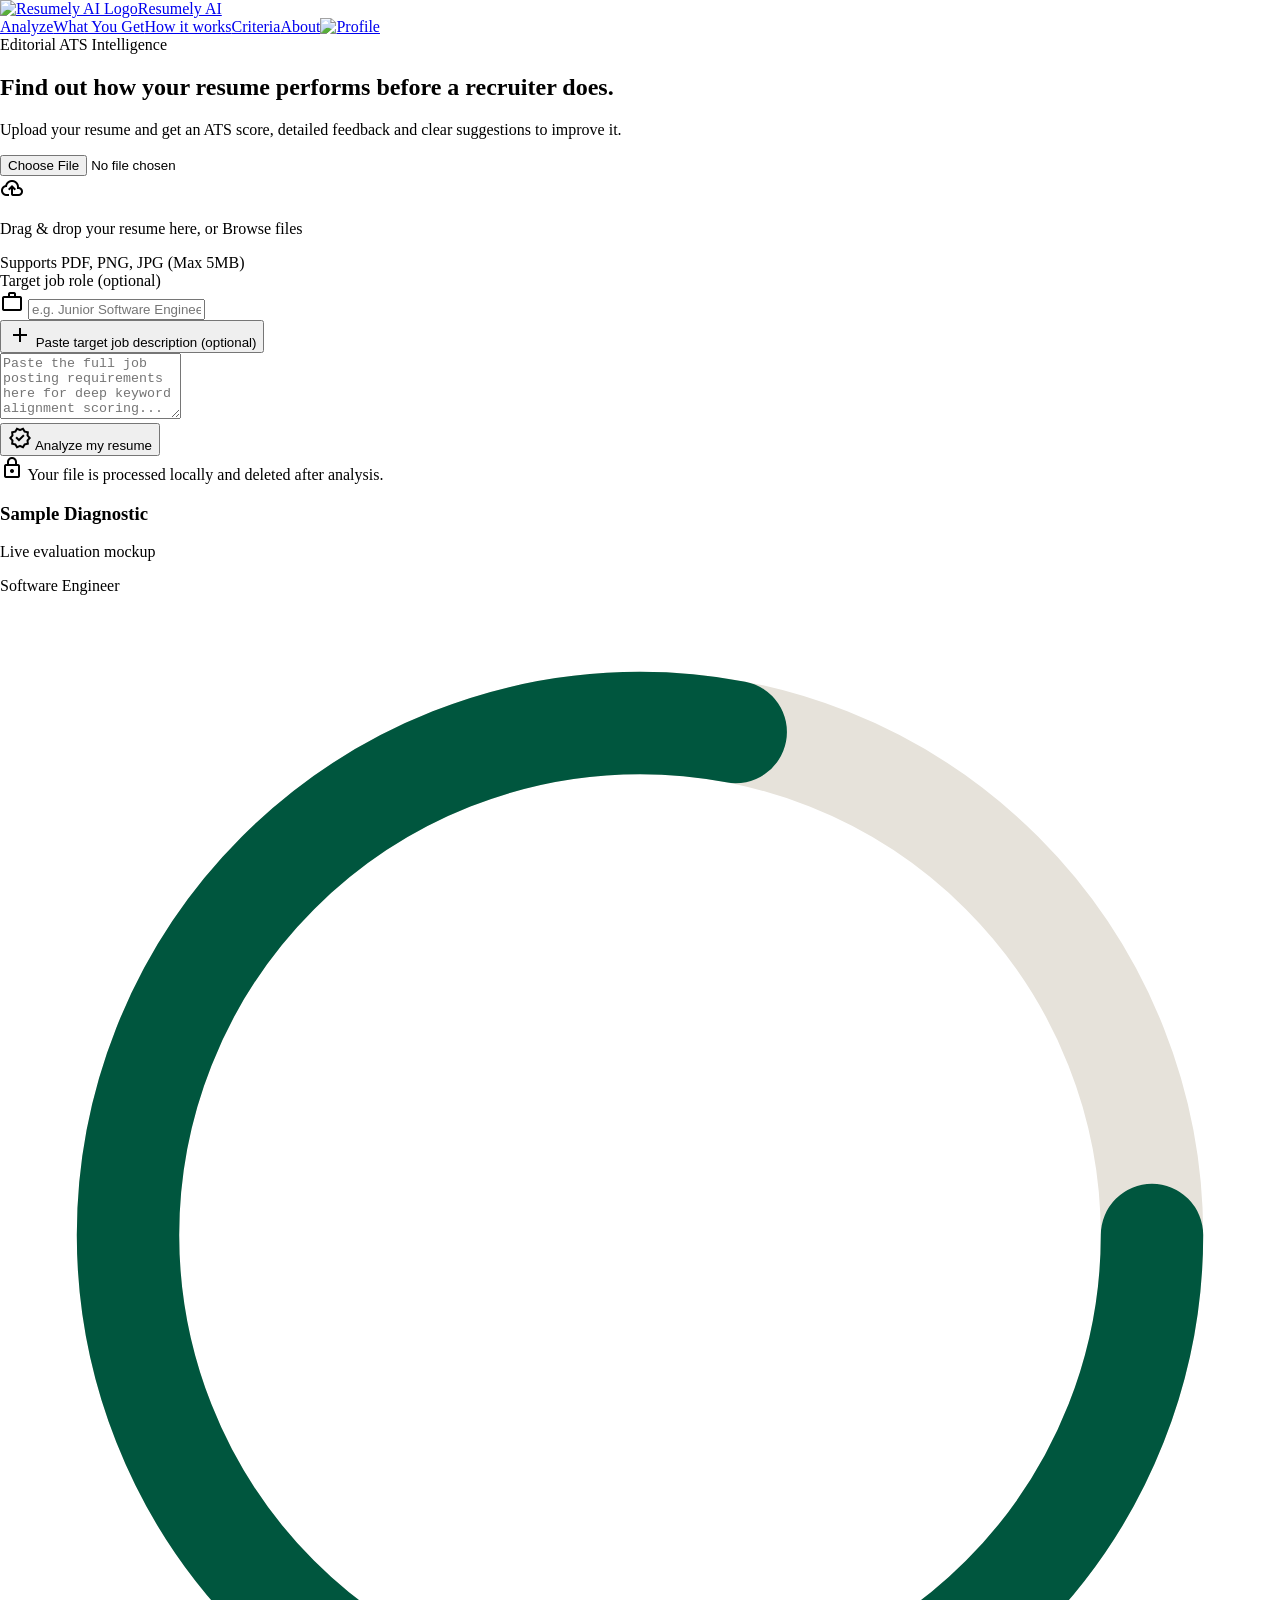
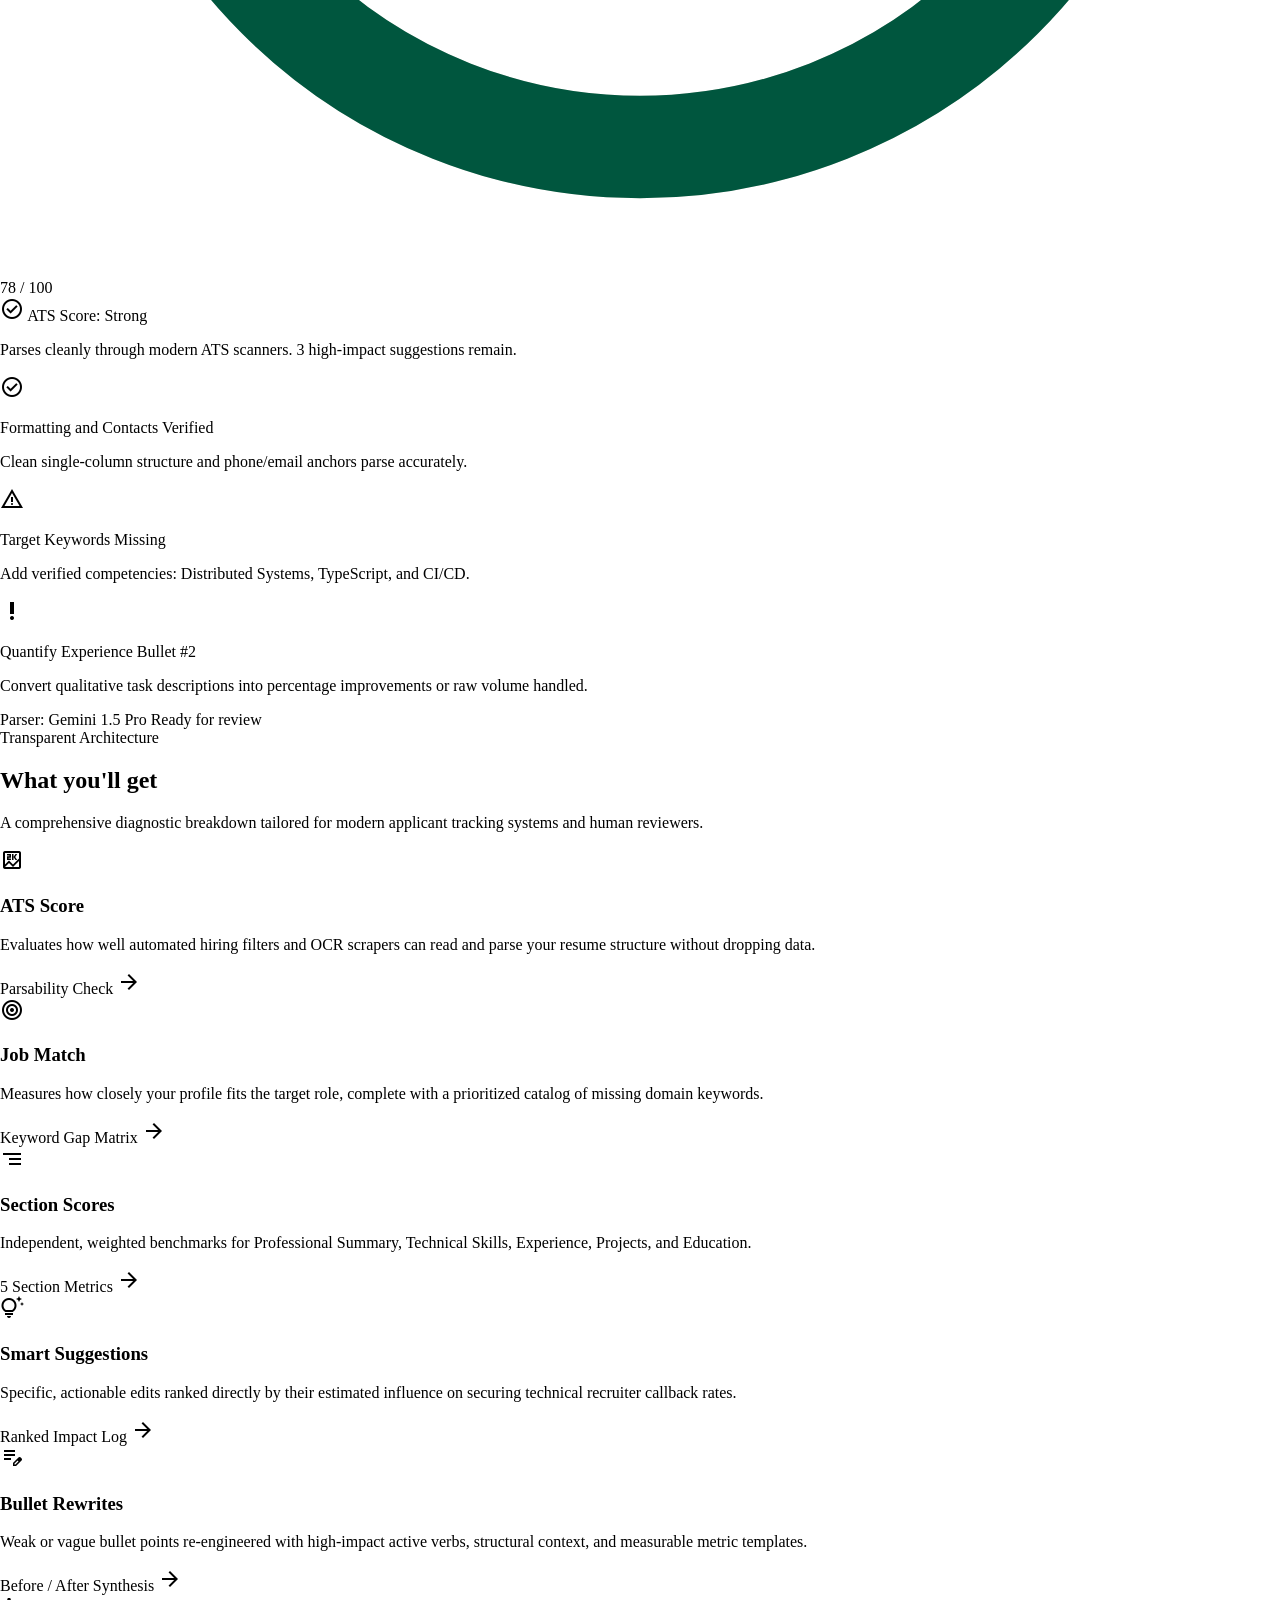
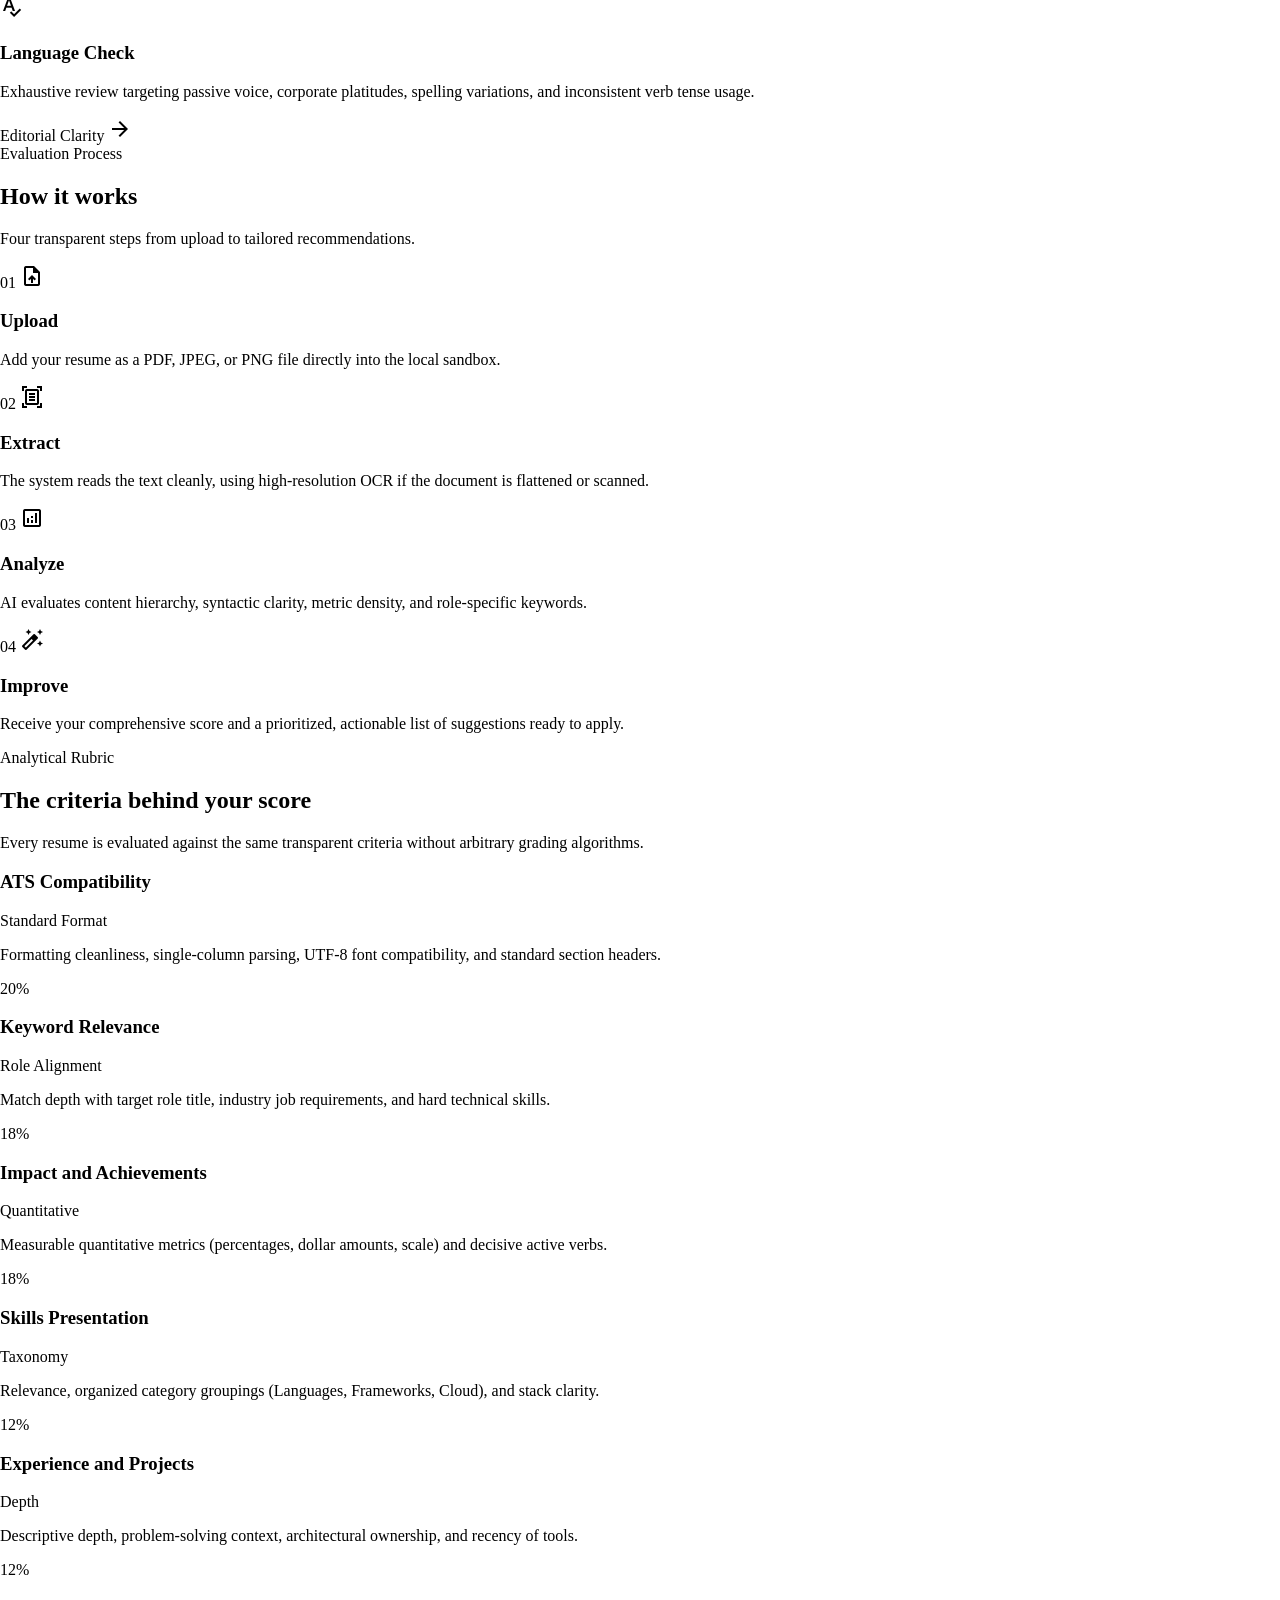
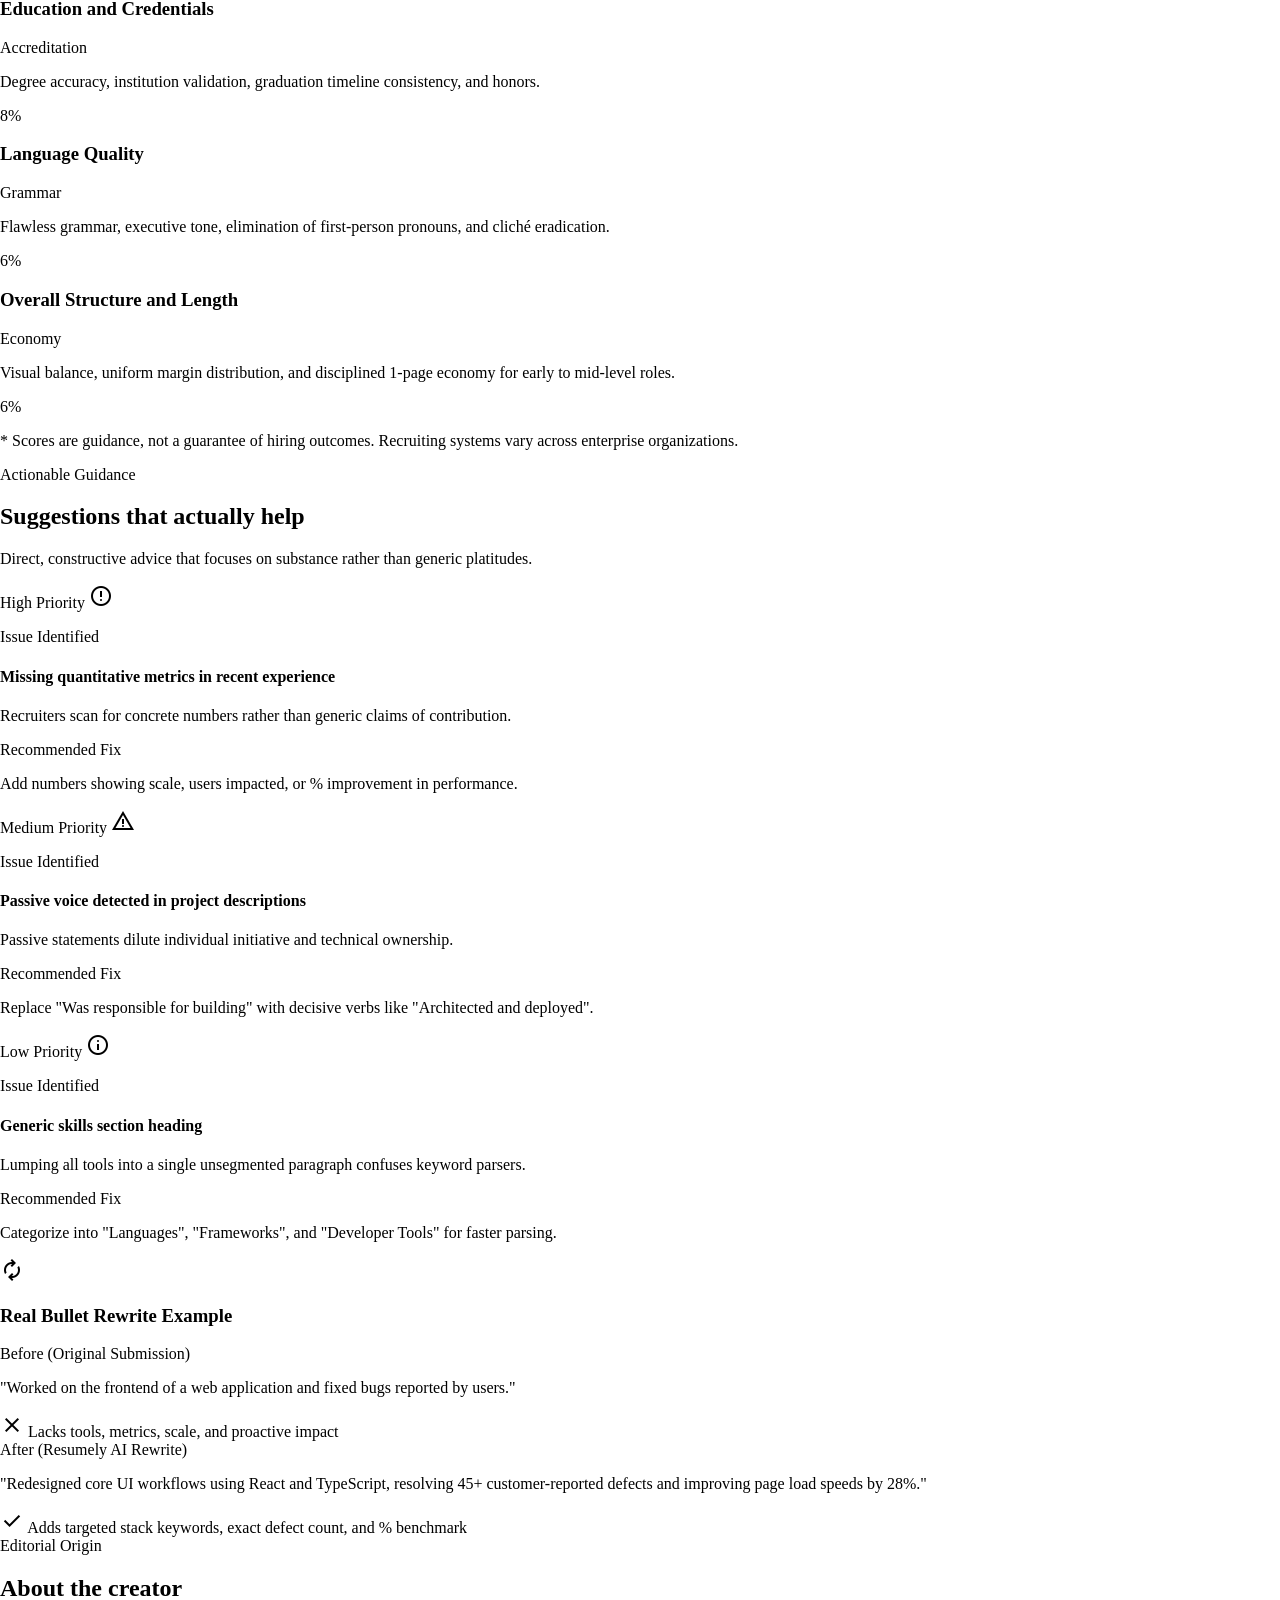
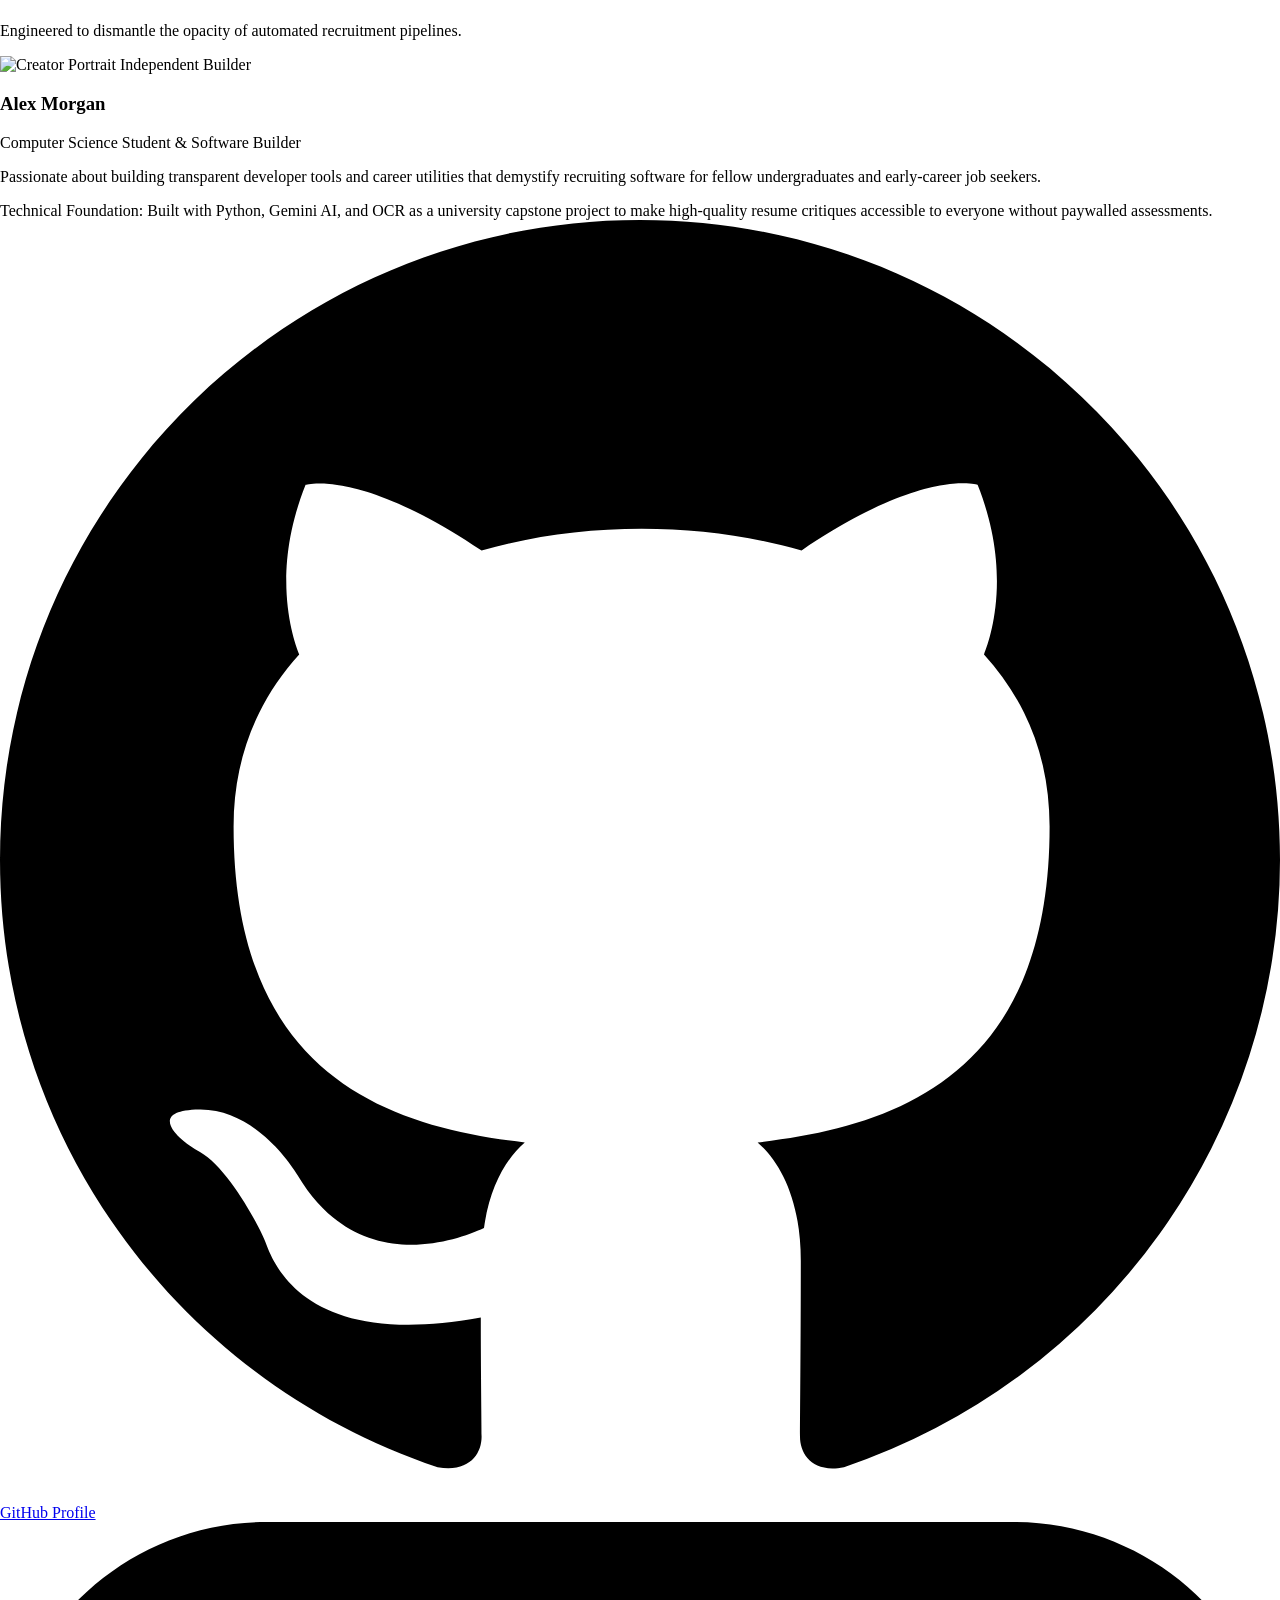
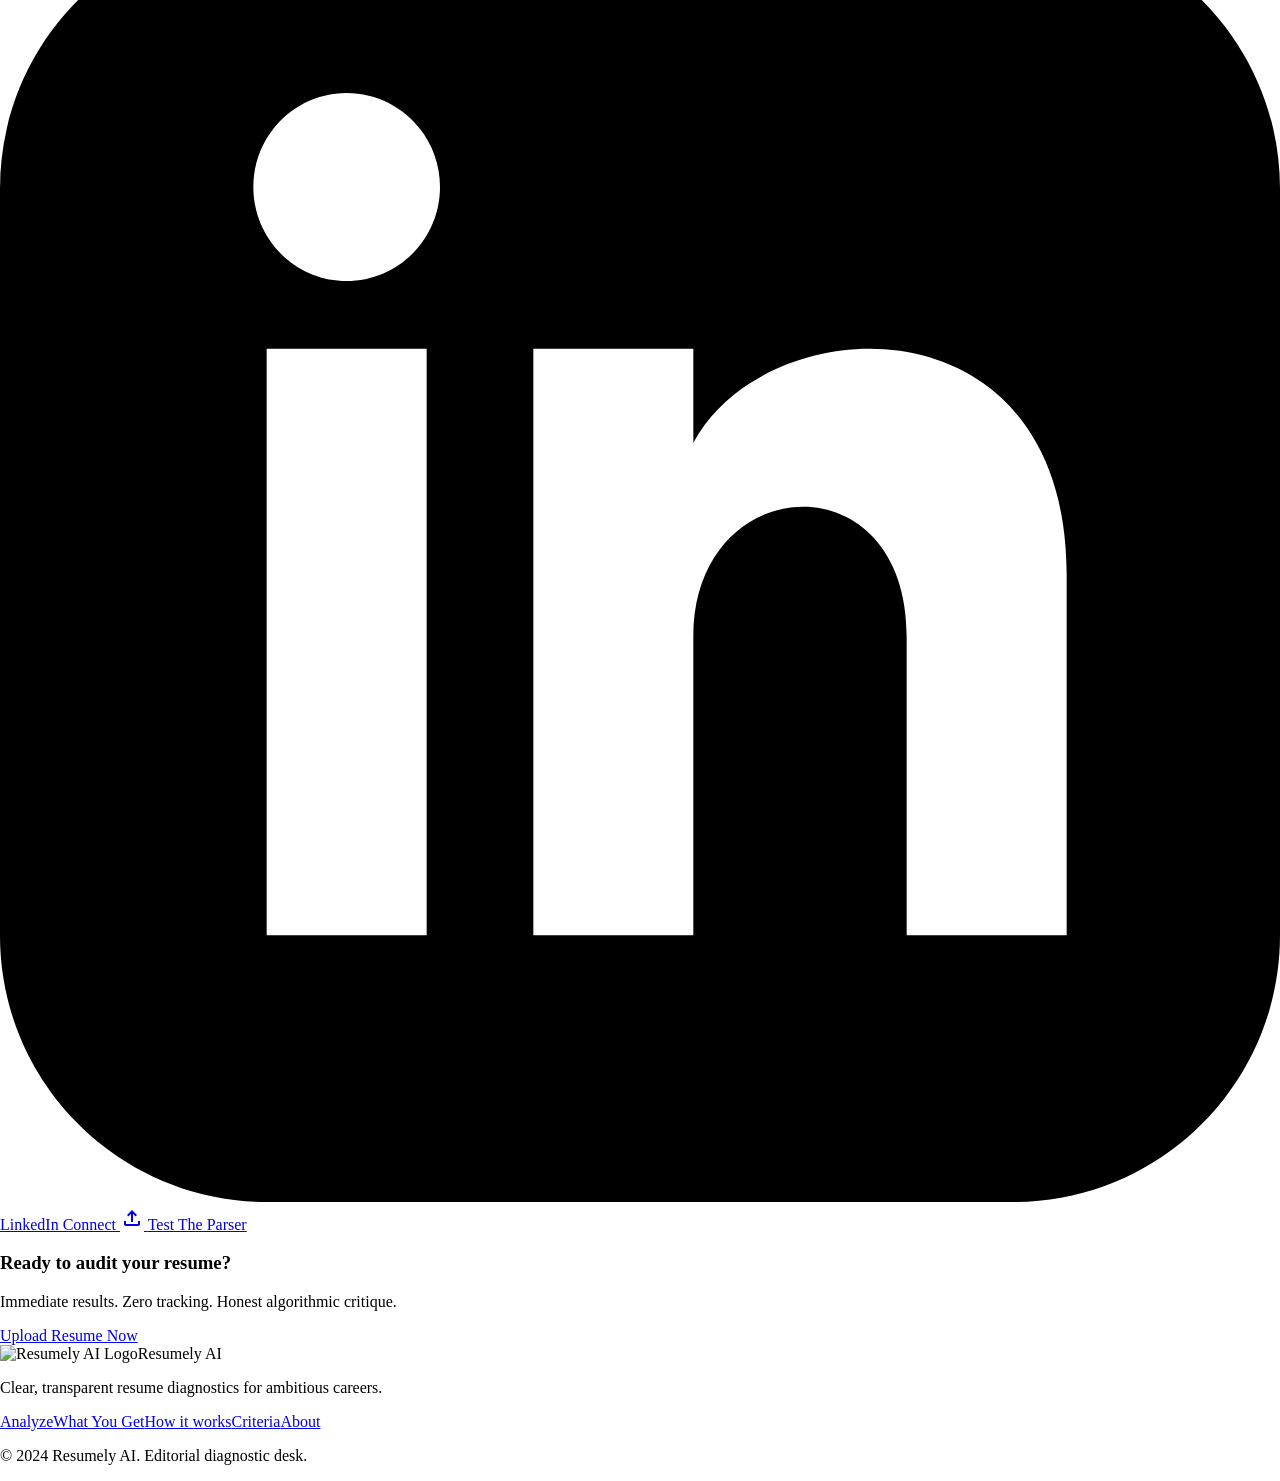
==== design/code.html @ 2590db89 "Initial commit: Resumely AI resume analyzer" ====
<!DOCTYPE html>

<html lang="en"><head><meta charset="utf-8"/><meta content="width=device-width, initial-scale=1.0" name="viewport"/><meta content="web_standard" name="shell-type"/><link href="https://fonts.googleapis.com/css2?family=Material+Symbols+Outlined:opsz,wght,FILL,GRAD@20..48,100..700,0..1,-50..200" rel="stylesheet"/><link href="https://fonts.googleapis.com" rel="preconnect"/><link crossorigin="" href="https://fonts.gstatic.com" rel="preconnect"/><link href="https://fonts.googleapis.com/css2?family=Inter:wght@400;500;600&amp;family=Newsreader:ital,opsz,wght@0,6..72,400;0,6..72,500;1,6..72,400&amp;display=swap" rel="stylesheet"/>
<link href="https://fonts.googleapis.com/css2?family=Material+Symbols+Outlined:wght,FILL@100..700,0..1&amp;display=swap" rel="stylesheet"/><style>@layer base{html,body{margin:0;padding:0;}body{overscroll-behavior:none;}main>:first-child{margin-top:0!important;}main>:last-child{margin-bottom:0!important;}}::-webkit-scrollbar{display:none;}</style><script src="https://cdn.tailwindcss.com"></script><script id="tailwind-config">tailwind.config={darkMode:"class",theme:{extend:{colors:{"on-error":"#ffffff","tertiary":"#723d00","on-tertiary-fixed-variant":"#6d3a00","on-background":"#1c1b1b","surface-container-lowest":"#ffffff","on-tertiary":"#ffffff","tertiary-container":"#955100","surface-bright":"#fcf9f8","error-container":"#ffdad6","surface-variant":"#e5e2e1","on-surface-variant":"#3f4944","outline":"#6f7973","on-secondary-fixed-variant":"#005138","secondary":"#006c4b","inverse-primary":"#8ad6b5","secondary-container":"#9af5ca","primary":"#00563e","on-primary":"#ffffff","on-error-container":"#93000a","on-primary-fixed":"#002116","on-secondary":"#ffffff","surface":"#fcf9f8","secondary-fixed":"#9af5ca","surface-container-high":"#eae7e7","outline-variant":"#bec9c2","on-secondary-fixed":"#002114","tertiary-fixed-dim":"#ffb77a","primary-fixed":"#a5f2d0","surface-container":"#f0eded","inverse-surface":"#313030","surface-container-highest":"#e5e2e1","on-primary-fixed-variant":"#00513b","surface-tint":"#196b50","tertiary-fixed":"#ffdcc2","secondary-fixed-dim":"#7fd8af","primary-container":"#1f6f54","on-tertiary-container":"#ffd7b9","primary-fixed-dim":"#8ad6b5","error":"#ba1a1a","surface-container-low":"#f6f3f2","on-primary-container":"#a2efcd","on-surface":"#1c1b1b","on-tertiary-fixed":"#2e1500","on-secondary-container":"#057351","background":"#fcf9f8","inverse-on-surface":"#f3f0ef","surface-dim":"#dcd9d9"},borderRadius:{DEFAULT:"0.25rem",lg:"0.5rem",xl:"0.75rem",full:"9999px"},spacing:{"space-md":"1rem","gutter-mobile":"1rem",gutter:"1.5rem","space-xs":"0.25rem","space-lg":"1.5rem","space-xl":"2.5rem","space-sm":"0.5rem",margin:"2rem","margin-mobile":"1rem"},fontFamily:{"headline-sm":["Newsreader"],"label-lg":["Inter"],"body-xl":["Inter"],"body-lg":["Inter"],"headline-xl":["Newsreader"],"body-sm":["Inter"],"display-lg":["Newsreader"],"headline-lg":["Newsreader"],"headline-xl-mobile":["Newsreader"],"body-md":["Inter"],"headline-md":["Newsreader"],"display-lg-mobile":["Newsreader"],"label-md":["Inter"],"label-sm":["Inter"]},fontSize:{"headline-sm":["20px",{lineHeight:"28px",fontWeight:"500"}],"label-lg":["14px",{lineHeight:"20px",letterSpacing:"0.01em",fontWeight:"600"}],"body-xl":["18px",{lineHeight:"28px",fontWeight:"400"}],"body-lg":["16px",{lineHeight:"24px",fontWeight:"400"}],"headline-xl":["40px",{lineHeight:"48px",letterSpacing:"-0.015em",fontWeight:"400"}],"body-sm":["13px",{lineHeight:"18px",fontWeight:"400"}],"display-lg":["56px",{lineHeight:"64px",letterSpacing:"-0.02em",fontWeight:"400"}],"headline-lg":["32px",{lineHeight:"40px",letterSpacing:"-0.01em",fontWeight:"500"}],"headline-xl-mobile":["30px",{lineHeight:"36px",letterSpacing:"-0.01em",fontWeight:"400"}],"body-md":["14px",{lineHeight:"20px",fontWeight:"400"}],"headline-md":["24px",{lineHeight:"32px",fontWeight:"500"}],"display-lg-mobile":["38px",{lineHeight:"44px",letterSpacing:"-0.01em",fontWeight:"400"}],"label-md":["12px",{lineHeight:"16px",letterSpacing:"0.02em",fontWeight:"500"}],"label-sm":["11px",{lineHeight:"14px",letterSpacing:"0.04em",fontWeight:"600"}]}}}};</script></head><body class="bg-surface font-body-md text-on-surface antialiased selection:bg-primary-fixed selection:text-on-primary-fixed"><header class="fixed top-0 left-0 right-0 z-50 bg-[#FAF8F4] border-b border-[#E6E2DA]"><div class="h-16 max-w-[1100px] mx-auto px-gutter-mobile md:px-gutter flex items-center justify-between"><a class="flex items-center gap-space-sm" data-path="resumely-review" href="#"><img alt="Resumely AI Logo" class="h-8 w-auto object-contain" src="https://lh3.googleusercontent.com/aida/[base64]"/><span class="font-headline-sm text-headline-sm text-on-surface tracking-tight hidden sm:inline">Resumely AI</span></a><nav class="flex items-center gap-space-md md:gap-space-lg" data-active-classes="text-primary font-label-lg text-label-lg underline underline-offset-8 decoration-primary"><a class="font-label-lg text-label-lg text-on-surface-variant hover:text-on-surface transition-colors" data-path="analyze" href="#analyze">Analyze</a><a class="font-label-lg text-label-lg text-on-surface-variant hover:text-on-surface transition-colors hidden sm:inline" data-path="what-you-get" href="#what-you-get">What You Get</a><a class="font-label-lg text-label-lg text-on-surface-variant hover:text-on-surface transition-colors hidden md:inline" data-path="how-it-works" href="#how-it-works">How it works</a><a class="font-label-lg text-label-lg text-on-surface-variant hover:text-on-surface transition-colors hidden md:inline" data-path="criteria" href="#criteria">Criteria</a><a class="font-label-lg text-label-lg text-on-surface-variant hover:text-on-surface transition-colors" data-path="about" href="#about">About</a><a class="ml-space-xs flex items-center" data-path="account" href="#account"><img alt="Profile" class="w-8 h-8 rounded-full object-cover border border-[#E6E2DA]" src="https://lh3.googleusercontent.com/aida-public/[base64]"/></a></nav></div></header><main class="w-full pt-16 bg-[#FAF8F4]"><div class="flex flex-col w-full">
<div class="w-full max-w-[1100px] mx-auto px-gutter-mobile md:px-gutter">
<!-- SECTION 1: HERO WITH UPLOAD -->
<section class="pt-8 pb-16 md:py-16" id="analyze">
<div class="grid grid-cols-1 lg:grid-cols-12 gap-8 lg:gap-12 items-start">
<!-- Left Column: Upload Workspace -->
<div class="lg:col-span-7 flex flex-col gap-6">
<div class="space-y-3">
<div class="inline-flex items-center gap-2 px-3 py-1 rounded-full bg-surface-container-high border border-[#E6E2DA] w-fit">
<span class="w-2 h-2 rounded-full bg-primary animate-pulse"></span>
<span class="font-label-sm text-label-sm text-on-surface-variant uppercase tracking-wider">Editorial ATS Intelligence</span>
</div>
<h1 class="font-headline-xl text-headline-xl text-on-surface leading-tight text-balance">
              Find out how your resume performs before a recruiter does.
            </h1>
<p class="font-body-lg text-body-lg text-on-surface-variant max-w-xl">
              Upload your resume and get an ATS score, detailed feedback and clear suggestions to improve it.
            </p>
</div>
<!-- Document Upload Dropzone -->
<div class="bg-surface-container-lowest border border-[#E6E2DA] rounded-xl p-6 sm:p-8 shadow-sm space-y-6">
<div class="relative border-2 border-dashed border-[#D2CCC2] hover:border-primary bg-surface transition-all duration-200 rounded-xl p-8 sm:p-10 flex flex-col items-center justify-center text-center cursor-pointer group" id="drop-zone" onclick="document.getElementById('file-upload-input').click()">
<input accept=".pdf,.png,.jpg,.jpeg" class="sr-only" id="file-upload-input" onchange="handleFileSelect(this)" type="file"/>
<div class="w-12 h-12 rounded-full bg-surface-container flex items-center justify-center text-primary group-hover:bg-primary-container group-hover:text-on-primary-container transition-colors duration-200 mb-3">
<span class="material-symbols-outlined text-[24px]">cloud_upload</span>
</div>
<p class="font-body-md text-body-md text-on-surface" id="file-upload-label">
                Drag &amp; drop your resume here, or <span class="text-primary font-semibold underline decoration-1 underline-offset-4 cursor-pointer hover:text-primary-container">Browse files</span>
</p>
<span class="font-body-sm text-body-sm text-outline mt-1.5">
                Supports PDF, PNG, JPG (Max 5MB)
              </span>
</div>
<!-- Optional Fields -->
<div class="space-y-4 pt-1">
<div>
<label class="block font-label-lg text-label-lg text-on-surface mb-1.5" for="target-role">
                  Target job role <span class="font-body-sm text-outline font-normal">(optional)</span>
</label>
<div class="relative">
<span class="material-symbols-outlined absolute left-3.5 top-1/2 -translate-y-1/2 text-outline text-[18px]">work_outline</span>
<input class="w-full pl-10 pr-4 py-2.5 bg-surface border border-[#E6E2DA] rounded-lg font-body-md text-body-md text-on-surface placeholder:text-outline focus:outline-none focus:border-primary transition-colors" id="target-role" placeholder="e.g. Junior Software Engineer, Product Analyst" type="text"/>
</div>
</div>
<!-- Collapsible JD Input -->
<div>
<button class="flex items-center gap-1.5 font-label-md text-label-md text-primary hover:text-primary-container transition-colors group cursor-pointer" id="jd-toggle-btn" onclick="toggleJdSection()" type="button">
<span class="material-symbols-outlined text-[16px] transition-transform duration-200" id="jd-toggle-icon">add</span>
<span>Paste target job description (optional)</span>
</button>
<div class="hidden mt-3" id="jd-input-container">
<textarea class="w-full p-3 bg-surface border border-[#E6E2DA] rounded-lg font-body-sm text-body-sm text-on-surface placeholder:text-outline focus:outline-none focus:border-primary transition-colors resize-y" placeholder="Paste the full job posting requirements here for deep keyword alignment scoring..." rows="4"></textarea>
</div>
</div>
</div>
<!-- Action Block -->
<div class="pt-2 space-y-3">
<button class="w-full py-3.5 px-6 rounded-lg bg-primary hover:bg-[#185943] active:bg-[#144736] text-on-primary font-label-lg text-label-lg transition-colors shadow-sm flex items-center justify-center gap-2 cursor-pointer" onclick="simulateAnalysis()" type="button">
<span class="material-symbols-outlined text-[18px]">verified</span>
<span>Analyze my resume</span>
</button>
<div class="flex items-center justify-center gap-1.5 font-body-sm text-body-sm text-outline">
<span class="material-symbols-outlined text-[14px]">lock</span>
<span>Your file is processed locally and deleted after analysis.</span>
</div>
</div>
</div>
</div>
<!-- Right Column: Live Sample Diagnostic Card -->
<div class="lg:col-span-5 sticky top-24">
<div class="bg-surface-container-lowest border border-[#E6E2DA] rounded-xl p-6 sm:p-7 shadow-sm space-y-6">
<div class="flex items-center justify-between border-b border-[#E6E2DA] pb-4">
<div>
<h3 class="font-headline-sm text-headline-sm text-on-surface">Sample Diagnostic</h3>
<p class="font-body-sm text-body-sm text-on-surface-variant">Live evaluation mockup</p>
</div>
<span class="px-2.5 py-1 rounded-full bg-surface-container text-on-surface font-label-sm text-label-sm border border-[#E6E2DA]">
                Software Engineer
              </span>
</div>
<!-- Circular Gauge -->
<div class="flex items-center gap-6 py-2 bg-surface-container-low rounded-xl p-4 border border-[#E6E2DA]">
<div class="relative w-24 h-24 shrink-0 flex items-center justify-center">
<svg class="w-full h-full -rotate-90 transform" viewbox="0 0 100 100">
<circle cx="50" cy="50" fill="none" r="40" stroke="#E6E2DA" stroke-width="8"></circle>
<circle cx="50" cy="50" fill="none" r="40" stroke="#00563e" stroke-dasharray="251.2" stroke-dashoffset="55.2" stroke-linecap="round" stroke-width="8"></circle>
</svg>
<div class="absolute inset-0 flex flex-col items-center justify-center text-center">
<span class="font-headline-md text-headline-md text-on-surface leading-none">78</span>
<span class="font-label-sm text-label-sm text-outline">/ 100</span>
</div>
</div>
<div class="space-y-1">
<div class="inline-flex items-center gap-1.5 text-secondary font-label-md text-label-md">
<span class="material-symbols-outlined text-[16px]">check_circle</span>
<span>ATS Score: Strong</span>
</div>
<p class="font-body-sm text-body-sm text-on-surface-variant">
                  Parses cleanly through modern ATS scanners. 3 high-impact suggestions remain.
                </p>
</div>
</div>
<!-- Suggestion Rows -->
<div class="space-y-3 text-left">
<div class="p-3.5 rounded-lg border border-[#C4E2D5] bg-[#EBF5F0] flex items-start gap-3">
<span class="material-symbols-outlined text-primary text-[18px] mt-0.5 shrink-0">check_circle</span>
<div class="space-y-0.5">
<p class="font-label-md text-label-md text-on-surface">Formatting and Contacts Verified</p>
<p class="font-body-sm text-body-sm text-on-surface-variant">Clean single-column structure and phone/email anchors parse accurately.</p>
</div>
</div>
<div class="p-3.5 rounded-lg border border-[#F5DCBF] bg-[#FDF6EE] flex items-start gap-3">
<span class="material-symbols-outlined text-tertiary text-[18px] mt-0.5 shrink-0">warning</span>
<div class="space-y-0.5">
<p class="font-label-md text-label-md text-on-surface">Target Keywords Missing</p>
<p class="font-body-sm text-body-sm text-on-surface-variant">Add verified competencies: <span class="font-medium text-on-surface">Distributed Systems</span>, <span class="font-medium text-on-surface">TypeScript</span>, and <span class="font-medium text-on-surface">CI/CD</span>.</p>
</div>
</div>
<div class="p-3.5 rounded-lg border border-[#F2CBC4] bg-[#FAF0EE] flex items-start gap-3">
<span class="material-symbols-outlined text-error text-[18px] mt-0.5 shrink-0">priority_high</span>
<div class="space-y-0.5">
<p class="font-label-md text-label-md text-on-surface">Quantify Experience Bullet #2</p>
<p class="font-body-sm text-body-sm text-on-surface-variant">Convert qualitative task descriptions into percentage improvements or raw volume handled.</p>
</div>
</div>
</div>
<div class="border-t border-[#E6E2DA] pt-4 flex items-center justify-between text-outline font-label-sm text-label-sm">
<span>Parser: Gemini 1.5 Pro</span>
<span class="flex items-center gap-1"><span class="w-1.5 h-1.5 rounded-full bg-secondary"></span> Ready for review</span>
</div>
</div>
</div>
</div>
</section>
<!-- SECTION 2: WHAT YOU GET AFTER ANALYSIS -->
<section class="py-16 md:py-20 border-t border-[#E6E2DA]" id="what-you-get">
<div class="max-w-2xl mb-12">
<span class="font-label-sm text-label-sm uppercase tracking-wider text-outline">Transparent Architecture</span>
<h2 class="font-headline-lg text-headline-lg text-on-surface mt-1.5">What you'll get</h2>
<p class="font-body-lg text-body-lg text-on-surface-variant mt-2">
          A comprehensive diagnostic breakdown tailored for modern applicant tracking systems and human reviewers.
        </p>
</div>
<div class="grid grid-cols-1 md:grid-cols-2 lg:grid-cols-3 gap-6">
<!-- Feature 1 -->
<div class="bg-surface-container-lowest border border-[#E6E2DA] rounded-xl p-6 shadow-sm hover:border-primary transition-colors flex flex-col justify-between">
<div class="space-y-4">
<div class="w-10 h-10 rounded-lg bg-surface-container flex items-center justify-center text-primary">
<span class="material-symbols-outlined text-[22px]">score</span>
</div>
<div>
<h3 class="font-headline-sm text-headline-sm text-on-surface mb-2">ATS Score</h3>
<p class="font-body-md text-body-md text-on-surface-variant">
                Evaluates how well automated hiring filters and OCR scrapers can read and parse your resume structure without dropping data.
              </p>
</div>
</div>
<div class="mt-6 pt-4 border-t border-[#E6E2DA] flex items-center justify-between text-outline font-label-sm text-label-sm">
<span>Parsability Check</span>
<span class="material-symbols-outlined text-[16px]">arrow_forward</span>
</div>
</div>
<!-- Feature 2 -->
<div class="bg-surface-container-lowest border border-[#E6E2DA] rounded-xl p-6 shadow-sm hover:border-primary transition-colors flex flex-col justify-between">
<div class="space-y-4">
<div class="w-10 h-10 rounded-lg bg-surface-container flex items-center justify-center text-primary">
<span class="material-symbols-outlined text-[22px]">target</span>
</div>
<div>
<h3 class="font-headline-sm text-headline-sm text-on-surface mb-2">Job Match</h3>
<p class="font-body-md text-body-md text-on-surface-variant">
                Measures how closely your profile fits the target role, complete with a prioritized catalog of missing domain keywords.
              </p>
</div>
</div>
<div class="mt-6 pt-4 border-t border-[#E6E2DA] flex items-center justify-between text-outline font-label-sm text-label-sm">
<span>Keyword Gap Matrix</span>
<span class="material-symbols-outlined text-[16px]">arrow_forward</span>
</div>
</div>
<!-- Feature 3 -->
<div class="bg-surface-container-lowest border border-[#E6E2DA] rounded-xl p-6 shadow-sm hover:border-primary transition-colors flex flex-col justify-between">
<div class="space-y-4">
<div class="w-10 h-10 rounded-lg bg-surface-container flex items-center justify-center text-primary">
<span class="material-symbols-outlined text-[22px]">segment</span>
</div>
<div>
<h3 class="font-headline-sm text-headline-sm text-on-surface mb-2">Section Scores</h3>
<p class="font-body-md text-body-md text-on-surface-variant">
                Independent, weighted benchmarks for Professional Summary, Technical Skills, Experience, Projects, and Education.
              </p>
</div>
</div>
<div class="mt-6 pt-4 border-t border-[#E6E2DA] flex items-center justify-between text-outline font-label-sm text-label-sm">
<span>5 Section Metrics</span>
<span class="material-symbols-outlined text-[16px]">arrow_forward</span>
</div>
</div>
<!-- Feature 4 -->
<div class="bg-surface-container-lowest border border-[#E6E2DA] rounded-xl p-6 shadow-sm hover:border-primary transition-colors flex flex-col justify-between">
<div class="space-y-4">
<div class="w-10 h-10 rounded-lg bg-surface-container flex items-center justify-center text-primary">
<span class="material-symbols-outlined text-[22px]">tips_and_updates</span>
</div>
<div>
<h3 class="font-headline-sm text-headline-sm text-on-surface mb-2">Smart Suggestions</h3>
<p class="font-body-md text-body-md text-on-surface-variant">
                Specific, actionable edits ranked directly by their estimated influence on securing technical recruiter callback rates.
              </p>
</div>
</div>
<div class="mt-6 pt-4 border-t border-[#E6E2DA] flex items-center justify-between text-outline font-label-sm text-label-sm">
<span>Ranked Impact Log</span>
<span class="material-symbols-outlined text-[16px]">arrow_forward</span>
</div>
</div>
<!-- Feature 5 -->
<div class="bg-surface-container-lowest border border-[#E6E2DA] rounded-xl p-6 shadow-sm hover:border-primary transition-colors flex flex-col justify-between">
<div class="space-y-4">
<div class="w-10 h-10 rounded-lg bg-surface-container flex items-center justify-center text-primary">
<span class="material-symbols-outlined text-[22px]">edit_note</span>
</div>
<div>
<h3 class="font-headline-sm text-headline-sm text-on-surface mb-2">Bullet Rewrites</h3>
<p class="font-body-md text-body-md text-on-surface-variant">
                Weak or vague bullet points re-engineered with high-impact active verbs, structural context, and measurable metric templates.
              </p>
</div>
</div>
<div class="mt-6 pt-4 border-t border-[#E6E2DA] flex items-center justify-between text-outline font-label-sm text-label-sm">
<span>Before / After Synthesis</span>
<span class="material-symbols-outlined text-[16px]">arrow_forward</span>
</div>
</div>
<!-- Feature 6 -->
<div class="bg-surface-container-lowest border border-[#E6E2DA] rounded-xl p-6 shadow-sm hover:border-primary transition-colors flex flex-col justify-between">
<div class="space-y-4">
<div class="w-10 h-10 rounded-lg bg-surface-container flex items-center justify-center text-primary">
<span class="material-symbols-outlined text-[22px]">spellcheck</span>
</div>
<div>
<h3 class="font-headline-sm text-headline-sm text-on-surface mb-2">Language Check</h3>
<p class="font-body-md text-body-md text-on-surface-variant">
                Exhaustive review targeting passive voice, corporate platitudes, spelling variations, and inconsistent verb tense usage.
              </p>
</div>
</div>
<div class="mt-6 pt-4 border-t border-[#E6E2DA] flex items-center justify-between text-outline font-label-sm text-label-sm">
<span>Editorial Clarity</span>
<span class="material-symbols-outlined text-[16px]">arrow_forward</span>
</div>
</div>
</div>
</section>
<!-- SECTION 3: HOW IT WORKS -->
<section class="py-16 md:py-20 border-t border-[#E6E2DA]" id="how-it-works">
<div class="max-w-2xl mb-14">
<span class="font-label-sm text-label-sm uppercase tracking-wider text-outline">Evaluation Process</span>
<h2 class="font-headline-lg text-headline-lg text-on-surface mt-1.5">How it works</h2>
<p class="font-body-lg text-body-lg text-on-surface-variant mt-2">
          Four transparent steps from upload to tailored recommendations.
        </p>
</div>
<div class="relative">
<!-- Connecting Line for Desktop -->
<div class="hidden md:block absolute top-10 left-8 right-8 h-px bg-[#E6E2DA] z-0"></div>
<div class="grid grid-cols-1 md:grid-cols-4 gap-8 relative z-10">
<!-- Step 1 -->
<div class="bg-surface-container-lowest border border-[#E6E2DA] rounded-xl p-6 shadow-sm space-y-3">
<div class="flex items-center justify-between">
<span class="font-headline-xl text-headline-xl text-primary font-normal">01</span>
<span class="w-8 h-8 rounded-full bg-surface-container flex items-center justify-center text-on-surface text-[14px]">
<span class="material-symbols-outlined text-[16px]">upload_file</span>
</span>
</div>
<h3 class="font-headline-sm text-headline-sm text-on-surface">Upload</h3>
<p class="font-body-sm text-body-sm text-on-surface-variant">
              Add your resume as a PDF, JPEG, or PNG file directly into the local sandbox.
            </p>
</div>
<!-- Step 2 -->
<div class="bg-surface-container-lowest border border-[#E6E2DA] rounded-xl p-6 shadow-sm space-y-3">
<div class="flex items-center justify-between">
<span class="font-headline-xl text-headline-xl text-primary font-normal">02</span>
<span class="w-8 h-8 rounded-full bg-surface-container flex items-center justify-center text-on-surface text-[14px]">
<span class="material-symbols-outlined text-[16px]">document_scanner</span>
</span>
</div>
<h3 class="font-headline-sm text-headline-sm text-on-surface">Extract</h3>
<p class="font-body-sm text-body-sm text-on-surface-variant">
              The system reads the text cleanly, using high-resolution OCR if the document is flattened or scanned.
            </p>
</div>
<!-- Step 3 -->
<div class="bg-surface-container-lowest border border-[#E6E2DA] rounded-xl p-6 shadow-sm space-y-3">
<div class="flex items-center justify-between">
<span class="font-headline-xl text-headline-xl text-primary font-normal">03</span>
<span class="w-8 h-8 rounded-full bg-surface-container flex items-center justify-center text-on-surface text-[14px]">
<span class="material-symbols-outlined text-[16px]">analytics</span>
</span>
</div>
<h3 class="font-headline-sm text-headline-sm text-on-surface">Analyze</h3>
<p class="font-body-sm text-body-sm text-on-surface-variant">
              AI evaluates content hierarchy, syntactic clarity, metric density, and role-specific keywords.
            </p>
</div>
<!-- Step 4 -->
<div class="bg-surface-container-lowest border border-[#E6E2DA] rounded-xl p-6 shadow-sm space-y-3">
<div class="flex items-center justify-between">
<span class="font-headline-xl text-headline-xl text-primary font-normal">04</span>
<span class="w-8 h-8 rounded-full bg-surface-container flex items-center justify-center text-on-surface text-[14px]">
<span class="material-symbols-outlined text-[16px]">auto_fix_high</span>
</span>
</div>
<h3 class="font-headline-sm text-headline-sm text-on-surface">Improve</h3>
<p class="font-body-sm text-body-sm text-on-surface-variant">
              Receive your comprehensive score and a prioritized, actionable list of suggestions ready to apply.
            </p>
</div>
</div>
</div>
</section>
<!-- SECTION 4: THE CRITERIA BEHIND YOUR SCORE -->
<section class="py-16 md:py-20 border-t border-[#E6E2DA]" id="criteria">
<div class="max-w-2xl mb-12">
<span class="font-label-sm text-label-sm uppercase tracking-wider text-outline">Analytical Rubric</span>
<h2 class="font-headline-lg text-headline-lg text-on-surface mt-1.5">The criteria behind your score</h2>
<p class="font-body-lg text-body-lg text-on-surface-variant mt-2">
          Every resume is evaluated against the same transparent criteria without arbitrary grading algorithms.
        </p>
</div>
<!-- Criteria Table Container -->
<div class="bg-surface-container-lowest border border-[#E6E2DA] rounded-xl shadow-sm divide-y divide-[#E6E2DA]">
<!-- Row 1 -->
<div class="p-5 sm:p-6 flex flex-col md:flex-row md:items-center justify-between gap-4">
<div class="space-y-1 md:max-w-xl">
<div class="flex items-center gap-2.5">
<h3 class="font-label-lg text-label-lg text-on-surface">ATS Compatibility</h3>
<span class="px-2 py-0.5 rounded-full bg-surface-container text-on-surface font-label-sm text-label-sm">Standard Format</span>
</div>
<p class="font-body-sm text-body-sm text-on-surface-variant">
              Formatting cleanliness, single-column parsing, UTF-8 font compatibility, and standard section headers.
            </p>
</div>
<div class="flex items-center gap-4 w-full md:w-56 shrink-0">
<div class="w-full bg-surface-container h-2 rounded-full overflow-hidden">
<div class="bg-primary h-full rounded-full" style="width: 20%;"></div>
</div>
<span class="font-label-md text-label-md text-on-surface w-10 text-right">20%</span>
</div>
</div>
<!-- Row 2 -->
<div class="p-5 sm:p-6 flex flex-col md:flex-row md:items-center justify-between gap-4">
<div class="space-y-1 md:max-w-xl">
<div class="flex items-center gap-2.5">
<h3 class="font-label-lg text-label-lg text-on-surface">Keyword Relevance</h3>
<span class="px-2 py-0.5 rounded-full bg-surface-container text-on-surface font-label-sm text-label-sm">Role Alignment</span>
</div>
<p class="font-body-sm text-body-sm text-on-surface-variant">
              Match depth with target role title, industry job requirements, and hard technical skills.
            </p>
</div>
<div class="flex items-center gap-4 w-full md:w-56 shrink-0">
<div class="w-full bg-surface-container h-2 rounded-full overflow-hidden">
<div class="bg-primary h-full rounded-full" style="width: 18%;"></div>
</div>
<span class="font-label-md text-label-md text-on-surface w-10 text-right">18%</span>
</div>
</div>
<!-- Row 3 -->
<div class="p-5 sm:p-6 flex flex-col md:flex-row md:items-center justify-between gap-4">
<div class="space-y-1 md:max-w-xl">
<div class="flex items-center gap-2.5">
<h3 class="font-label-lg text-label-lg text-on-surface">Impact and Achievements</h3>
<span class="px-2 py-0.5 rounded-full bg-surface-container text-on-surface font-label-sm text-label-sm">Quantitative</span>
</div>
<p class="font-body-sm text-body-sm text-on-surface-variant">
              Measurable quantitative metrics (percentages, dollar amounts, scale) and decisive active verbs.
            </p>
</div>
<div class="flex items-center gap-4 w-full md:w-56 shrink-0">
<div class="w-full bg-surface-container h-2 rounded-full overflow-hidden">
<div class="bg-primary h-full rounded-full" style="width: 18%;"></div>
</div>
<span class="font-label-md text-label-md text-on-surface w-10 text-right">18%</span>
</div>
</div>
<!-- Row 4 -->
<div class="p-5 sm:p-6 flex flex-col md:flex-row md:items-center justify-between gap-4">
<div class="space-y-1 md:max-w-xl">
<div class="flex items-center gap-2.5">
<h3 class="font-label-lg text-label-lg text-on-surface">Skills Presentation</h3>
<span class="px-2 py-0.5 rounded-full bg-surface-container text-on-surface font-label-sm text-label-sm">Taxonomy</span>
</div>
<p class="font-body-sm text-body-sm text-on-surface-variant">
              Relevance, organized category groupings (Languages, Frameworks, Cloud), and stack clarity.
            </p>
</div>
<div class="flex items-center gap-4 w-full md:w-56 shrink-0">
<div class="w-full bg-surface-container h-2 rounded-full overflow-hidden">
<div class="bg-primary h-full rounded-full" style="width: 12%;"></div>
</div>
<span class="font-label-md text-label-md text-on-surface w-10 text-right">12%</span>
</div>
</div>
<!-- Row 5 -->
<div class="p-5 sm:p-6 flex flex-col md:flex-row md:items-center justify-between gap-4">
<div class="space-y-1 md:max-w-xl">
<div class="flex items-center gap-2.5">
<h3 class="font-label-lg text-label-lg text-on-surface">Experience and Projects</h3>
<span class="px-2 py-0.5 rounded-full bg-surface-container text-on-surface font-label-sm text-label-sm">Depth</span>
</div>
<p class="font-body-sm text-body-sm text-on-surface-variant">
              Descriptive depth, problem-solving context, architectural ownership, and recency of tools.
            </p>
</div>
<div class="flex items-center gap-4 w-full md:w-56 shrink-0">
<div class="w-full bg-surface-container h-2 rounded-full overflow-hidden">
<div class="bg-primary h-full rounded-full" style="width: 12%;"></div>
</div>
<span class="font-label-md text-label-md text-on-surface w-10 text-right">12%</span>
</div>
</div>
<!-- Row 6 -->
<div class="p-5 sm:p-6 flex flex-col md:flex-row md:items-center justify-between gap-4">
<div class="space-y-1 md:max-w-xl">
<div class="flex items-center gap-2.5">
<h3 class="font-label-lg text-label-lg text-on-surface">Education and Credentials</h3>
<span class="px-2 py-0.5 rounded-full bg-surface-container text-on-surface font-label-sm text-label-sm">Accreditation</span>
</div>
<p class="font-body-sm text-body-sm text-on-surface-variant">
              Degree accuracy, institution validation, graduation timeline consistency, and honors.
            </p>
</div>
<div class="flex items-center gap-4 w-full md:w-56 shrink-0">
<div class="w-full bg-surface-container h-2 rounded-full overflow-hidden">
<div class="bg-primary h-full rounded-full" style="width: 8%;"></div>
</div>
<span class="font-label-md text-label-md text-on-surface w-10 text-right">8%</span>
</div>
</div>
<!-- Row 7 -->
<div class="p-5 sm:p-6 flex flex-col md:flex-row md:items-center justify-between gap-4">
<div class="space-y-1 md:max-w-xl">
<div class="flex items-center gap-2.5">
<h3 class="font-label-lg text-label-lg text-on-surface">Language Quality</h3>
<span class="px-2 py-0.5 rounded-full bg-surface-container text-on-surface font-label-sm text-label-sm">Grammar</span>
</div>
<p class="font-body-sm text-body-sm text-on-surface-variant">
              Flawless grammar, executive tone, elimination of first-person pronouns, and cliché eradication.
            </p>
</div>
<div class="flex items-center gap-4 w-full md:w-56 shrink-0">
<div class="w-full bg-surface-container h-2 rounded-full overflow-hidden">
<div class="bg-primary h-full rounded-full" style="width: 6%;"></div>
</div>
<span class="font-label-md text-label-md text-on-surface w-10 text-right">6%</span>
</div>
</div>
<!-- Row 8 -->
<div class="p-5 sm:p-6 flex flex-col md:flex-row md:items-center justify-between gap-4">
<div class="space-y-1 md:max-w-xl">
<div class="flex items-center gap-2.5">
<h3 class="font-label-lg text-label-lg text-on-surface">Overall Structure and Length</h3>
<span class="px-2 py-0.5 rounded-full bg-surface-container text-on-surface font-label-sm text-label-sm">Economy</span>
</div>
<p class="font-body-sm text-body-sm text-on-surface-variant">
              Visual balance, uniform margin distribution, and disciplined 1-page economy for early to mid-level roles.
            </p>
</div>
<div class="flex items-center gap-4 w-full md:w-56 shrink-0">
<div class="w-full bg-surface-container h-2 rounded-full overflow-hidden">
<div class="bg-primary h-full rounded-full" style="width: 6%;"></div>
</div>
<span class="font-label-md text-label-md text-on-surface w-10 text-right">6%</span>
</div>
</div>
</div>
<div class="mt-4 text-center">
<p class="font-body-sm text-body-sm text-outline italic">
          * Scores are guidance, not a guarantee of hiring outcomes. Recruiting systems vary across enterprise organizations.
        </p>
</div>
</section>
<!-- SECTION 5: SAMPLE SUGGESTIONS PREVIEW -->
<section class="py-16 md:py-20 border-t border-[#E6E2DA]" id="suggestions">
<div class="max-w-2xl mb-12">
<span class="font-label-sm text-label-sm uppercase tracking-wider text-outline">Actionable Guidance</span>
<h2 class="font-headline-lg text-headline-lg text-on-surface mt-1.5">Suggestions that actually help</h2>
<p class="font-body-lg text-body-lg text-on-surface-variant mt-2">
          Direct, constructive advice that focuses on substance rather than generic platitudes.
        </p>
</div>
<!-- Priority Cards -->
<div class="grid grid-cols-1 md:grid-cols-3 gap-6 mb-10">
<!-- High Priority -->
<div class="bg-surface-container-lowest border border-[#F5C2C7] rounded-xl p-6 shadow-sm flex flex-col justify-between">
<div class="space-y-4">
<div class="flex items-center justify-between">
<span class="px-2.5 py-0.5 rounded-full bg-[#FDEDED] text-[#C84B31] font-label-sm text-label-sm border border-[#F5C2C7]">
                High Priority
              </span>
<span class="material-symbols-outlined text-[#C84B31] text-[20px]">error_outline</span>
</div>
<div>
<p class="font-label-md text-label-md text-outline uppercase tracking-wider mb-1">Issue Identified</p>
<h4 class="font-headline-sm text-headline-sm text-on-surface mb-2">Missing quantitative metrics in recent experience</h4>
<p class="font-body-sm text-body-sm text-on-surface-variant">
                Recruiters scan for concrete numbers rather than generic claims of contribution.
              </p>
</div>
</div>
<div class="mt-6 pt-4 border-t border-[#F5C2C7] bg-[#FAF0EE] -mx-6 -mb-6 p-4 rounded-b-xl">
<p class="font-label-sm text-label-sm text-[#C84B31] font-semibold mb-1">Recommended Fix</p>
<p class="font-body-sm text-body-sm text-on-surface">Add numbers showing scale, users impacted, or % improvement in performance.</p>
</div>
</div>
<!-- Medium Priority -->
<div class="bg-surface-container-lowest border border-[#FCE1B6] rounded-xl p-6 shadow-sm flex flex-col justify-between">
<div class="space-y-4">
<div class="flex items-center justify-between">
<span class="px-2.5 py-0.5 rounded-full bg-[#FEF6EC] text-[#D9822B] font-label-sm text-label-sm border border-[#FCE1B6]">
                Medium Priority
              </span>
<span class="material-symbols-outlined text-[#D9822B] text-[20px]">warning_amber</span>
</div>
<div>
<p class="font-label-md text-label-md text-outline uppercase tracking-wider mb-1">Issue Identified</p>
<h4 class="font-headline-sm text-headline-sm text-on-surface mb-2">Passive voice detected in project descriptions</h4>
<p class="font-body-sm text-body-sm text-on-surface-variant">
                Passive statements dilute individual initiative and technical ownership.
              </p>
</div>
</div>
<div class="mt-6 pt-4 border-t border-[#FCE1B6] bg-[#FDF6EE] -mx-6 -mb-6 p-4 rounded-b-xl">
<p class="font-label-sm text-label-sm text-[#D9822B] font-semibold mb-1">Recommended Fix</p>
<p class="font-body-sm text-body-sm text-on-surface">Replace "Was responsible for building" with decisive verbs like "Architected and deployed".</p>
</div>
</div>
<!-- Low Priority -->
<div class="bg-surface-container-lowest border border-[#B7E1CD] rounded-xl p-6 shadow-sm flex flex-col justify-between">
<div class="space-y-4">
<div class="flex items-center justify-between">
<span class="px-2.5 py-0.5 rounded-full bg-[#EDF7F2] text-[#2D8A66] font-label-sm text-label-sm border border-[#B7E1CD]">
                Low Priority
              </span>
<span class="material-symbols-outlined text-[#2D8A66] text-[20px]">info</span>
</div>
<div>
<p class="font-label-md text-label-md text-outline uppercase tracking-wider mb-1">Issue Identified</p>
<h4 class="font-headline-sm text-headline-sm text-on-surface mb-2">Generic skills section heading</h4>
<p class="font-body-sm text-body-sm text-on-surface-variant">
                Lumping all tools into a single unsegmented paragraph confuses keyword parsers.
              </p>
</div>
</div>
<div class="mt-6 pt-4 border-t border-[#B7E1CD] bg-[#EBF5F0] -mx-6 -mb-6 p-4 rounded-b-xl">
<p class="font-label-sm text-label-sm text-[#2D8A66] font-semibold mb-1">Recommended Fix</p>
<p class="font-body-sm text-body-sm text-on-surface">Categorize into "Languages", "Frameworks", and "Developer Tools" for faster parsing.</p>
</div>
</div>
</div>
<!-- Before / After Bullet Rewrite Card -->
<div class="bg-surface-container-lowest border border-[#E6E2DA] rounded-xl p-6 sm:p-8 shadow-sm">
<div class="flex items-center gap-2 mb-6">
<span class="material-symbols-outlined text-primary text-[20px]">autorenew</span>
<h3 class="font-headline-sm text-headline-sm text-on-surface">Real Bullet Rewrite Example</h3>
</div>
<div class="grid grid-cols-1 md:grid-cols-2 gap-6 items-stretch">
<!-- Before Card -->
<div class="border border-[#F5C2C7] bg-[#FAF0EE] rounded-xl p-6 flex flex-col justify-between">
<div class="space-y-3">
<div class="flex items-center gap-2">
<span class="w-2.5 h-2.5 rounded-full bg-[#C84B31]"></span>
<span class="font-label-md text-label-md text-[#C84B31] font-semibold uppercase tracking-wider">Before (Original Submission)</span>
</div>
<p class="font-headline-sm text-headline-sm italic text-on-surface font-normal">
                "Worked on the frontend of a web application and fixed bugs reported by users."
              </p>
</div>
<div class="mt-6 pt-4 border-t border-[#F2CBC4] flex items-center gap-2 text-outline font-body-sm text-body-sm">
<span class="material-symbols-outlined text-[16px] text-[#C84B31]">close</span>
<span>Lacks tools, metrics, scale, and proactive impact</span>
</div>
</div>
<!-- After Card -->
<div class="border border-[#C4E2D5] bg-[#EBF5F0] rounded-xl p-6 flex flex-col justify-between">
<div class="space-y-3">
<div class="flex items-center gap-2">
<span class="w-2.5 h-2.5 rounded-full bg-primary"></span>
<span class="font-label-md text-label-md text-primary font-semibold uppercase tracking-wider">After (Resumely AI Rewrite)</span>
</div>
<p class="font-headline-sm text-headline-sm text-on-surface font-medium">
                "Redesigned core UI workflows using React and TypeScript, resolving 45+ customer-reported defects and improving page load speeds by 28%."
              </p>
</div>
<div class="mt-6 pt-4 border-t border-[#C4E2D5] flex items-center gap-2 text-secondary font-body-sm text-body-sm">
<span class="material-symbols-outlined text-[16px]">check</span>
<span>Adds targeted stack keywords, exact defect count, and % benchmark</span>
</div>
</div>
</div>
</div>
</section>
<!-- SECTION 6: ABOUT THE CREATOR -->
<section class="py-16 md:py-20 border-t border-[#E6E2DA]" id="about">
<div class="max-w-2xl mb-12">
<span class="font-label-sm text-label-sm uppercase tracking-wider text-outline">Editorial Origin</span>
<h2 class="font-headline-lg text-headline-lg text-on-surface mt-1.5">About the creator</h2>
<p class="font-body-lg text-body-lg text-on-surface-variant mt-2">
          Engineered to dismantle the opacity of automated recruitment pipelines.
        </p>
</div>
<div class="bg-surface-container-lowest border border-[#E6E2DA] rounded-xl p-8 sm:p-10 shadow-sm flex flex-col md:flex-row items-center md:items-start gap-8">
<!-- Creator Avatar -->
<div class="shrink-0 flex flex-col items-center">
<img alt="Creator Portrait" class="w-32 h-32 md:w-36 md:h-36 rounded-full object-cover border border-[#E6E2DA] shadow-sm" src="https://lh3.googleusercontent.com/aida-public/[base64]"/>
<span class="mt-3 px-3 py-1 rounded-full bg-surface-container border border-[#E6E2DA] text-outline font-label-sm text-label-sm">
            Independent Builder
          </span>
</div>
<!-- Creator Profile Content -->
<div class="flex-1 space-y-4 text-center md:text-left">
<div>
<h3 class="font-headline-md text-headline-md text-on-surface">Alex Morgan</h3>
<p class="font-label-lg text-label-lg text-primary mt-0.5">Computer Science Student &amp; Software Builder</p>
</div>
<p class="font-body-md text-body-md text-on-surface-variant leading-relaxed">
            Passionate about building transparent developer tools and career utilities that demystify recruiting software for fellow undergraduates and early-career job seekers.
          </p>
<div class="p-4 rounded-lg bg-surface border border-[#E6E2DA] font-body-sm text-body-sm text-on-surface-variant">
<span class="font-medium text-on-surface">Technical Foundation:</span> Built with Python, Gemini AI, and OCR as a university capstone project to make high-quality resume critiques accessible to everyone without paywalled assessments.
          </div>
<!-- Links -->
<div class="pt-2 flex flex-wrap items-center justify-center md:justify-start gap-3">
<a class="inline-flex items-center gap-2 px-4 py-2 rounded-lg border border-[#E6E2DA] bg-surface hover:bg-surface-container text-on-surface font-label-md text-label-md transition-colors" href="https://github.com" rel="noopener noreferrer" target="_blank">
<svg class="w-4 h-4 fill-current" viewbox="0 0 24 24"><path d="M12 0C5.37 0 0 5.37 0 12c0 5.31 3.435 9.795 8.205 11.385.6.105.825-.255.825-.57 0-.285-.015-1.23-.015-2.235-3.015.555-3.795-.735-4.035-1.41-.135-.345-.72-1.41-1.23-1.695-.42-.225-1.02-.78-.015-.795.945-.015 1.62.87 1.845 1.23 1.08 1.815 2.805 1.305 3.495.99.105-.78.42-1.305.765-1.605-2.67-.3-5.46-1.335-5.46-5.925 0-1.305.465-2.385 1.23-3.225-.12-.3-.54-1.53.12-3.18 0 0 1.005-.315 3.3 1.23.96-.27 1.98-.405 3-.405s2.04.135 3 .405c2.295-1.56 3.3-1.23 3.3-1.23.66 1.65.24 2.88.12 3.18.765.84 1.23 1.905 1.23 3.225 0 4.605-2.805 5.625-5.475 5.925.435.375.81 1.095.81 2.22 0 1.605-.015 2.895-.015 3.3 0 .315.225.69.825.57A12.02 12.02 0 0024 12c0-6.63-5.37-12-12-12z"></path></svg>
<span>GitHub Profile</span>
</a>
<a class="inline-flex items-center gap-2 px-4 py-2 rounded-lg border border-[#E6E2DA] bg-surface hover:bg-surface-container text-on-surface font-label-md text-label-md transition-colors" href="https://linkedin.com" rel="noopener noreferrer" target="_blank">
<svg class="w-4 h-4 fill-current text-[#0A66C2]" viewbox="0 0 24 24"><path d="M19 0h-14c-2.761 0-5 2.239-5 5v14c0 2.761 2.239 5 5 5h14c2.762 0 5-2.239 5-5v-14c0-2.761-2.238-5-5-5zm-11 19h-3v-11h3v11zm-1.5-12.268c-.966 0-1.75-.79-1.75-1.764s.784-1.764 1.75-1.764 1.75.79 1.75 1.764-.783 1.764-1.75 1.764zm13.5 12.268h-3v-5.604c0-3.368-4-3.113-4 0v5.604h-3v-11h3v1.765c1.396-2.586 7-2.777 7 2.476v6.759z"></path></svg>
<span>LinkedIn Connect</span>
</a>
<a class="inline-flex items-center gap-1.5 px-4 py-2 rounded-lg bg-surface-container-high hover:bg-surface-container-highest text-on-surface font-label-md text-label-md transition-colors" href="#analyze">
<span class="material-symbols-outlined text-[16px]">upload</span>
<span>Test The Parser</span>
</a>
</div>
</div>
</div>
</section>
<!-- FINAL CALLOUT DESK -->
<div class="my-16 p-8 rounded-xl bg-surface-container-high border border-[#E6E2DA] flex flex-col md:flex-row items-center justify-between gap-6">
<div class="space-y-1 text-center md:text-left">
<h3 class="font-headline-sm text-headline-sm text-on-surface">Ready to audit your resume?</h3>
<p class="font-body-md text-body-md text-on-surface-variant">Immediate results. Zero tracking. Honest algorithmic critique.</p>
</div>
<a class="shrink-0 px-6 py-3 rounded-lg bg-primary hover:bg-[#185943] text-on-primary font-label-lg text-label-lg transition-colors shadow-sm" href="#analyze">
        Upload Resume Now
      </a>
</div>
</div>
</div>
<!-- Micro-Interactions Script -->
<script>
  function toggleJdSection() {
    const container = document.getElementById('jd-input-container');
    const icon = document.getElementById('jd-toggle-icon');
    if (container.classList.contains('hidden')) {
      container.classList.remove('hidden');
      icon.textContent = 'remove';
    } else {
      container.classList.add('hidden');
      icon.textContent = 'add';
    }
  }

  function handleFileSelect(input) {
    if (input.files && input.files[0]) {
      const fileName = input.files[0].name;
      const label = document.getElementById('file-upload-label');
      label.innerHTML = `Selected file: <strong class="text-primary">${fileName}</strong>`;
      const dropZone = document.getElementById('drop-zone');
      dropZone.classList.add('border-primary', 'bg-surface-container-lowest');
    }
  }

  function simulateAnalysis() {
    const input = document.getElementById('file-upload-input');
    if (!input.files || input.files.length === 0) {
      const dropZone = document.getElementById('drop-zone');
      dropZone.classList.add('border-primary');
      setTimeout(() => dropZone.classList.remove('border-primary'), 1500);
      alert('Please select or drop a resume file first (PDF, PNG, or JPG).');
      return;
    }
    alert('Document parsed successfully. Viewing simulated diagnostic report on the right.');
  }

  // Drag and drop visual cues
  const dropZone = document.getElementById('drop-zone');
  if (dropZone) {
    ['dragenter', 'dragover'].forEach(eventName => {
      dropZone.addEventListener(eventName, (e) => {
        e.preventDefault();
        e.stopPropagation();
        dropZone.classList.add('border-primary', 'bg-[#FAF8F4]');
      }, false);
    });

    ['dragleave', 'drop'].forEach(eventName => {
      dropZone.addEventListener(eventName, (e) => {
        e.preventDefault();
        e.stopPropagation();
        dropZone.classList.remove('bg-[#FAF8F4]');
      }, false);
    });

    dropZone.addEventListener('drop', (e) => {
      const dt = e.dataTransfer;
      const files = dt.files;
      if (files.length) {
        document.getElementById('file-upload-input').files = files;
        handleFileSelect({ files: files });
      }
    }, false);
  }
</script></main><footer class="w-full bg-[#FAF8F4] border-t border-[#E6E2DA] py-space-xl"><div class="max-w-[1100px] mx-auto px-gutter-mobile md:px-gutter flex flex-col md:flex-row items-start md:items-center justify-between gap-space-lg"><div class="flex flex-col gap-space-xs"><div class="flex items-center gap-space-sm"><img alt="Resumely AI Logo" class="h-6 w-auto object-contain" src="https://lh3.googleusercontent.com/aida/[base64]"/><span class="font-headline-sm text-headline-sm text-on-surface">Resumely AI</span></div><p class="font-body-sm text-body-sm text-on-surface-variant max-w-sm">Clear, transparent resume diagnostics for ambitious careers.</p></div><nav class="flex flex-wrap items-center gap-x-space-lg gap-y-space-xs"><a class="font-label-md text-label-md text-on-surface-variant hover:text-on-surface transition-colors" href="#analyze">Analyze</a><a class="font-label-md text-label-md text-on-surface-variant hover:text-on-surface transition-colors" href="#what-you-get">What You Get</a><a class="font-label-md text-label-md text-on-surface-variant hover:text-on-surface transition-colors" href="#how-it-works">How it works</a><a class="font-label-md text-label-md text-on-surface-variant hover:text-on-surface transition-colors" href="#criteria">Criteria</a><a class="font-label-md text-label-md text-on-surface-variant hover:text-on-surface transition-colors" href="#about">About</a></nav><div class="w-full md:w-auto pt-space-md md:pt-0 border-t md:border-t-0 border-[#E6E2DA]"><p class="font-body-sm text-body-sm text-outline">© 2024 Resumely AI. Editorial diagnostic desk.</p></div></div></footer></body></html>
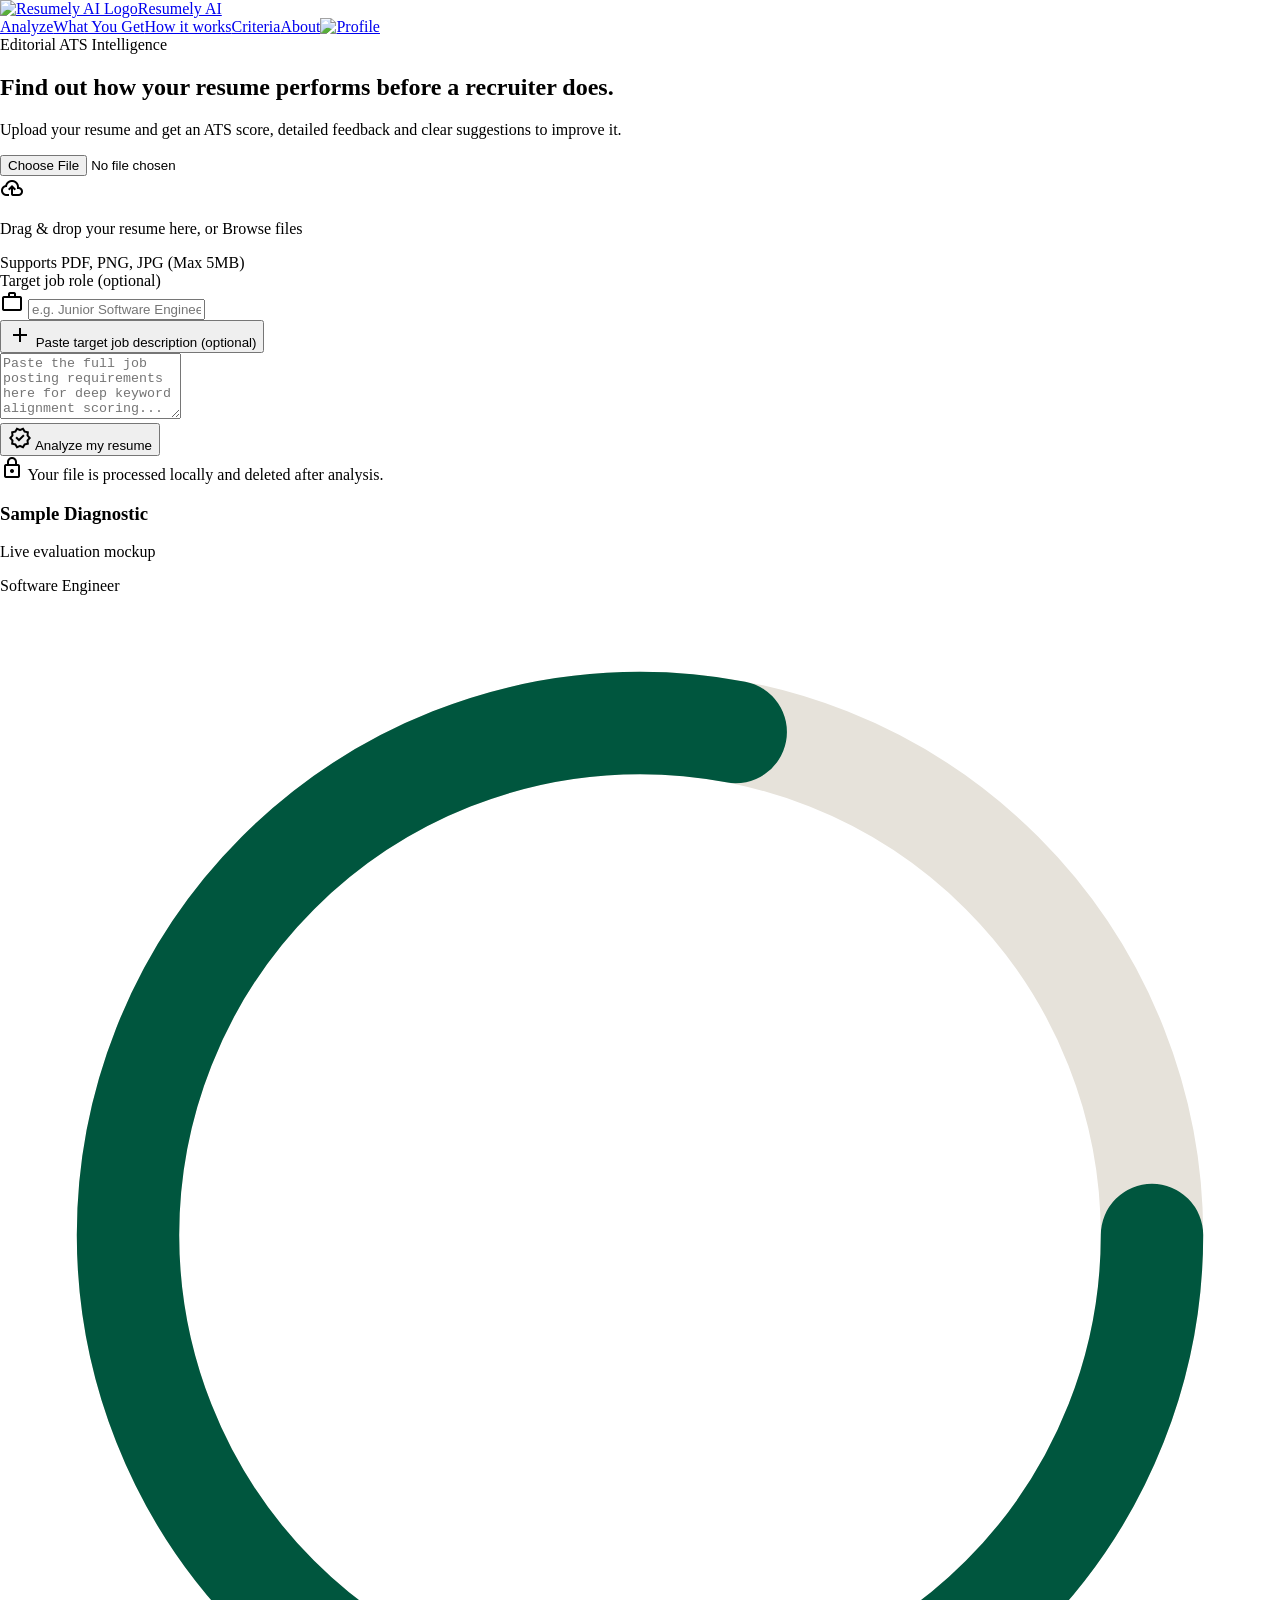
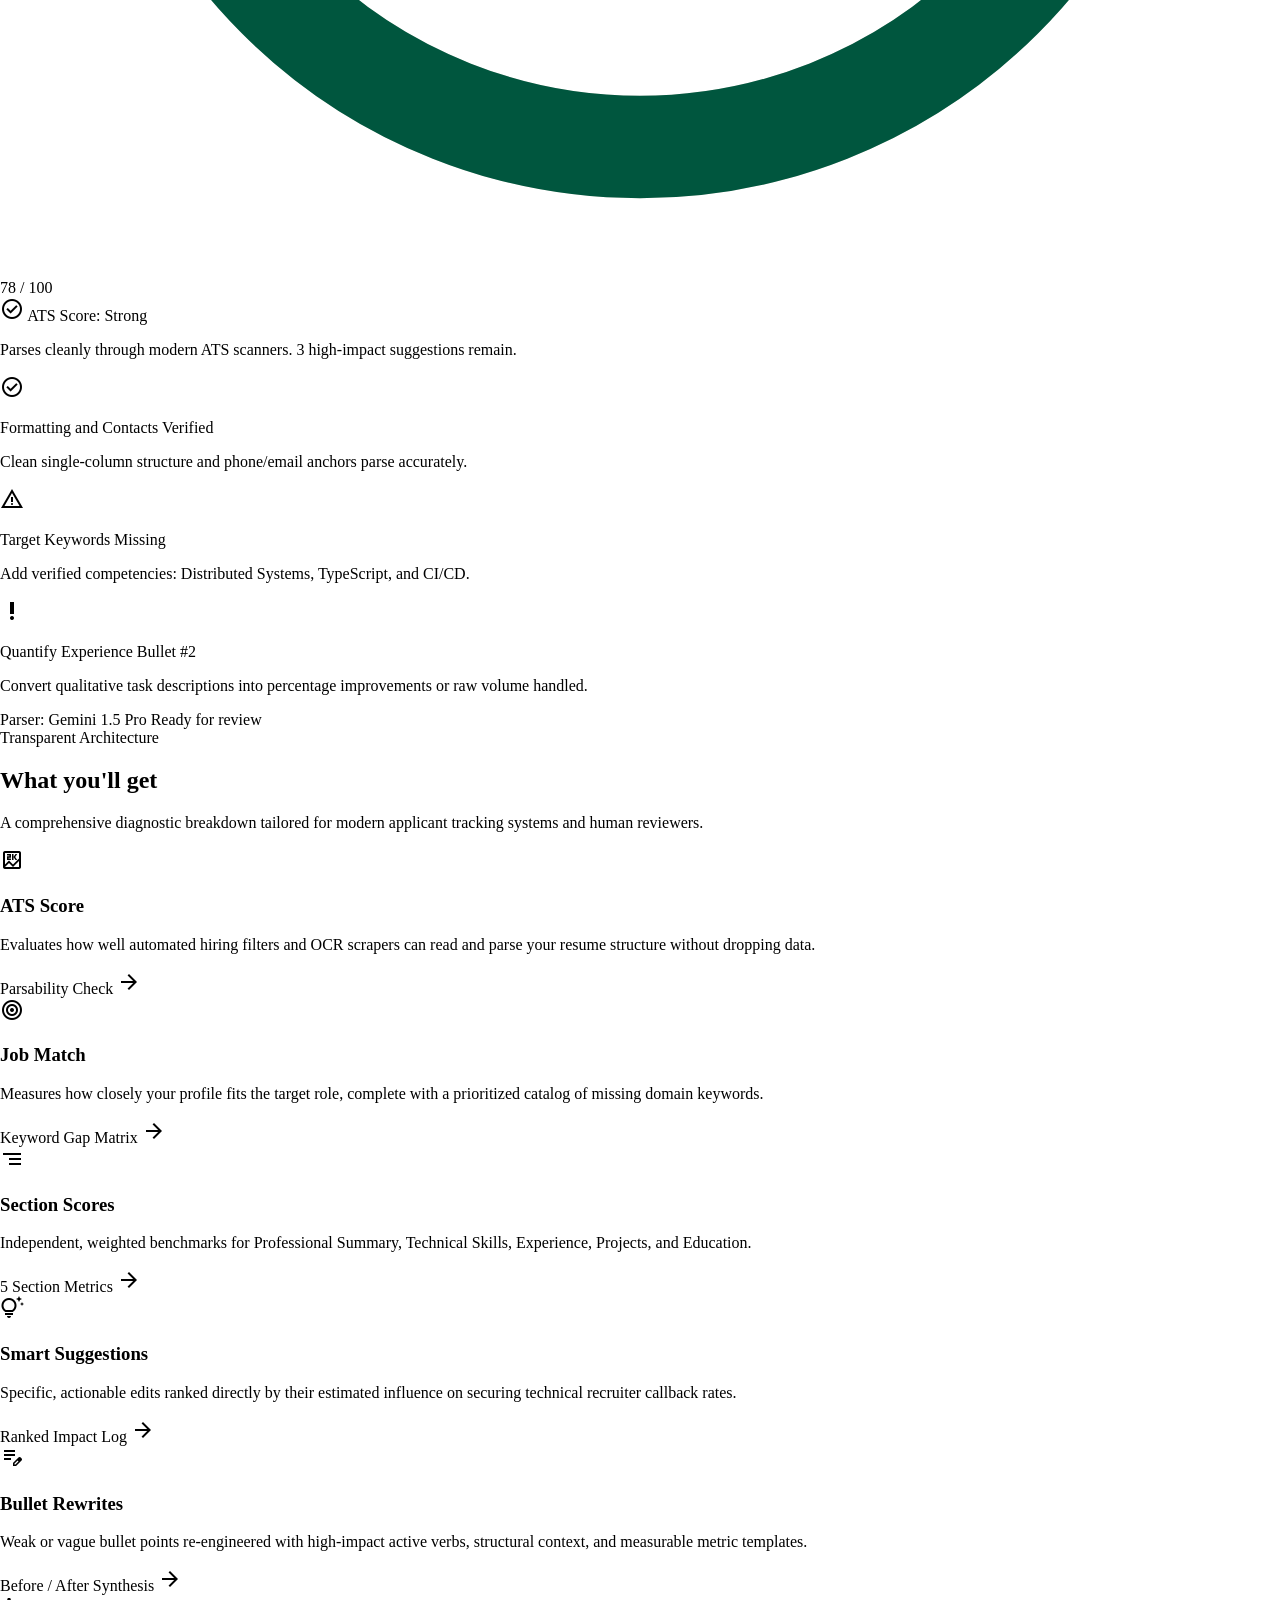
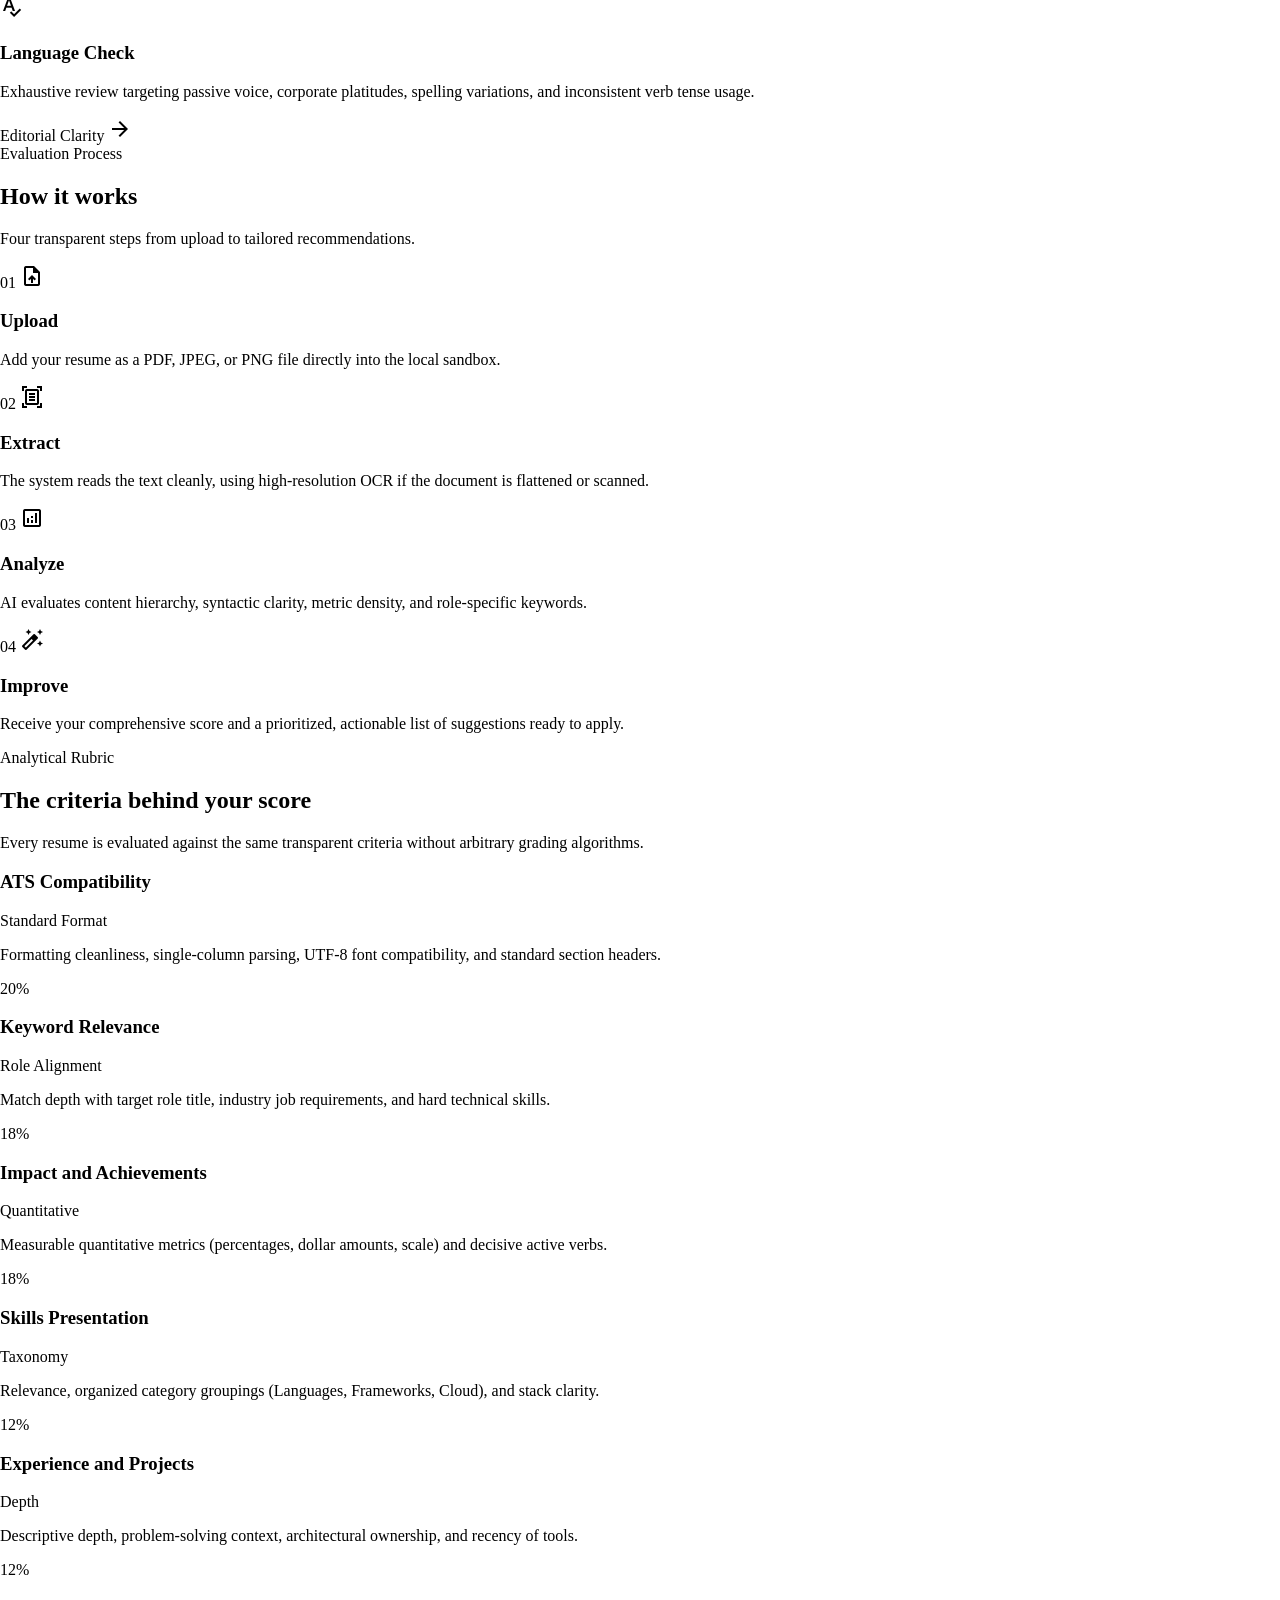
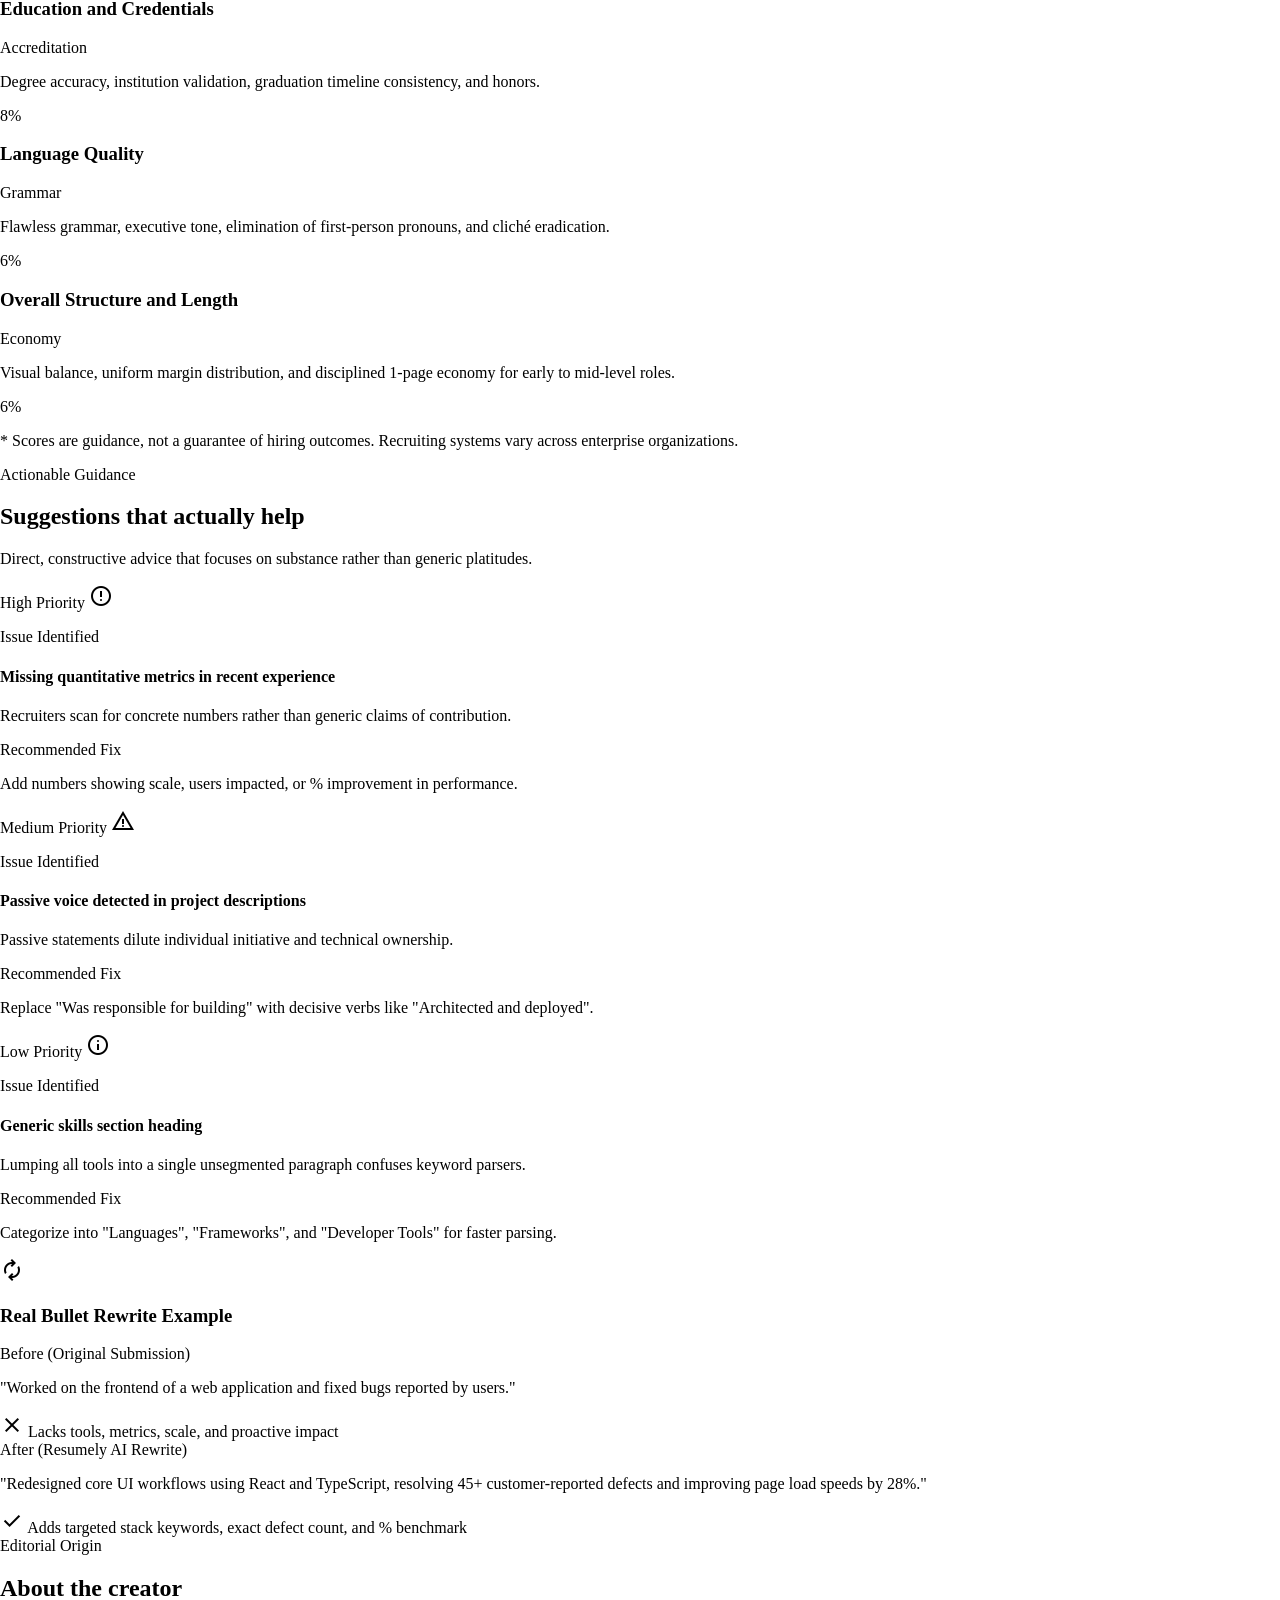
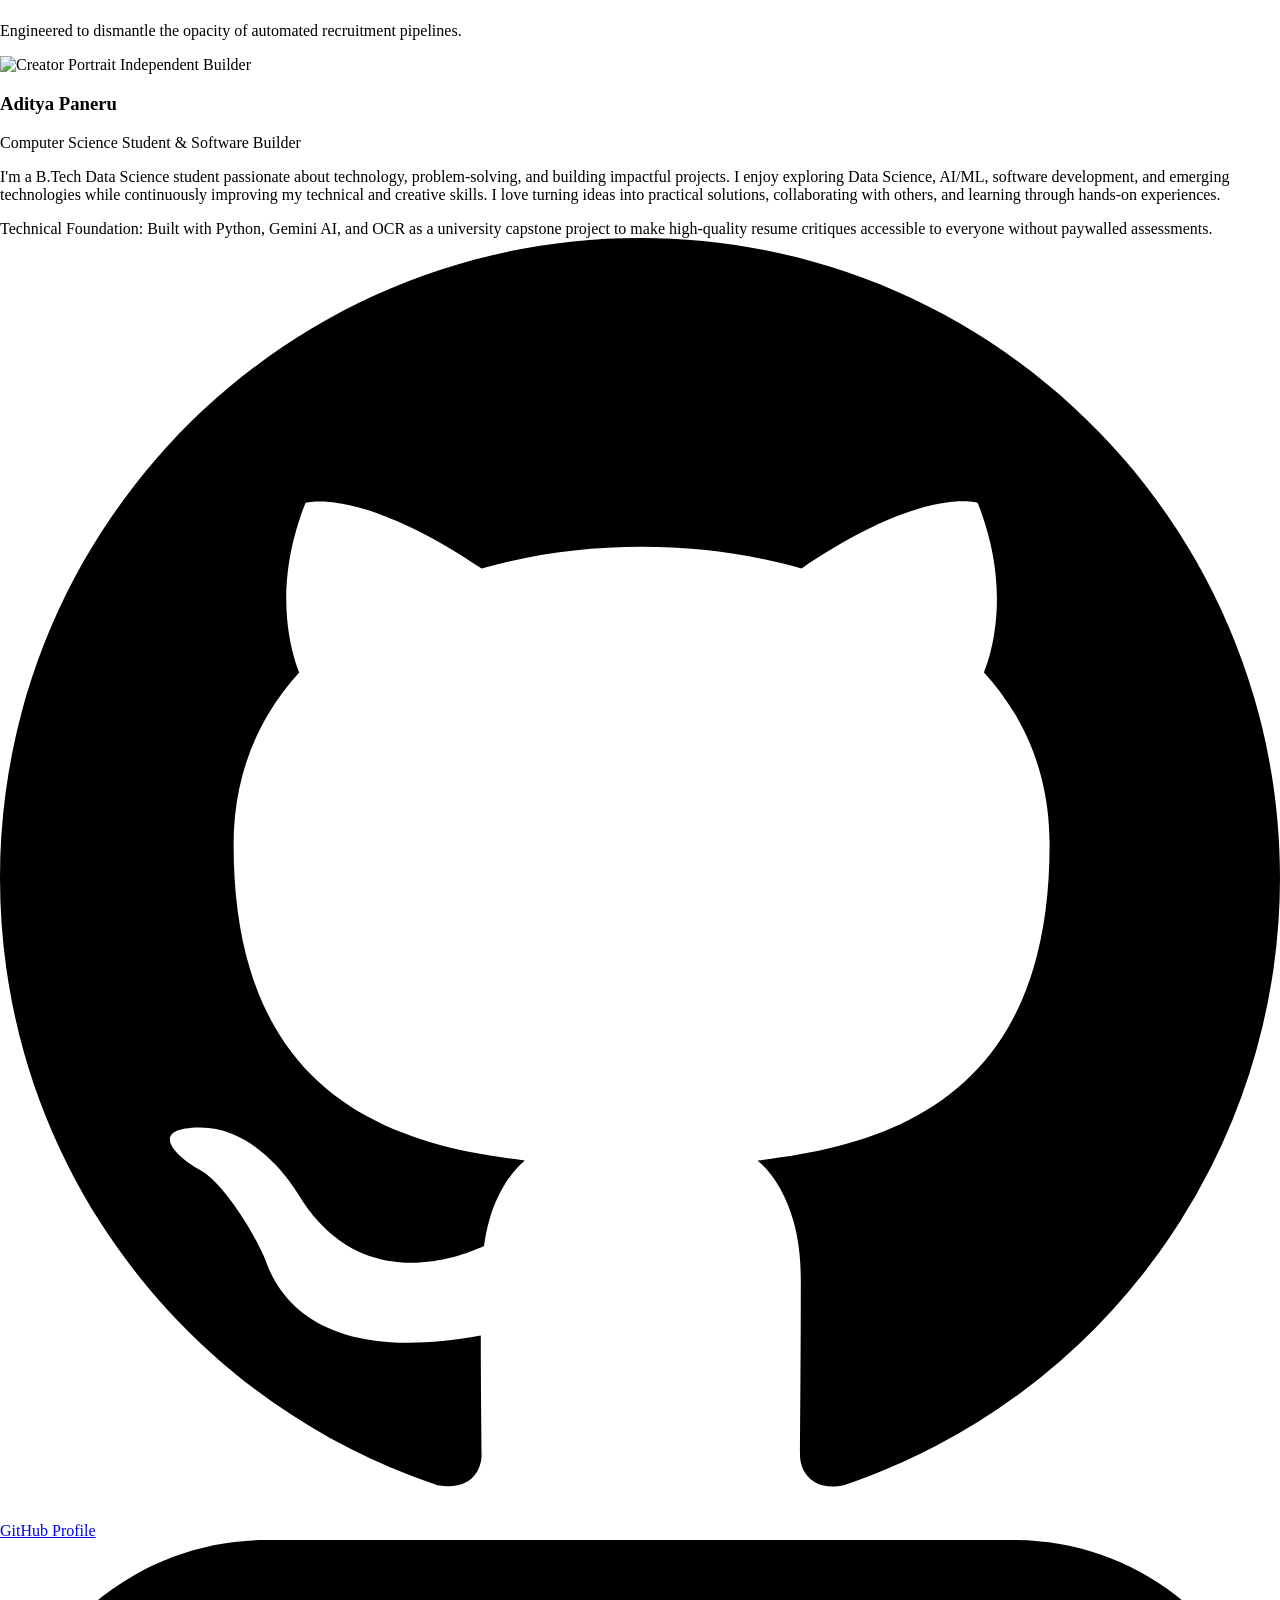
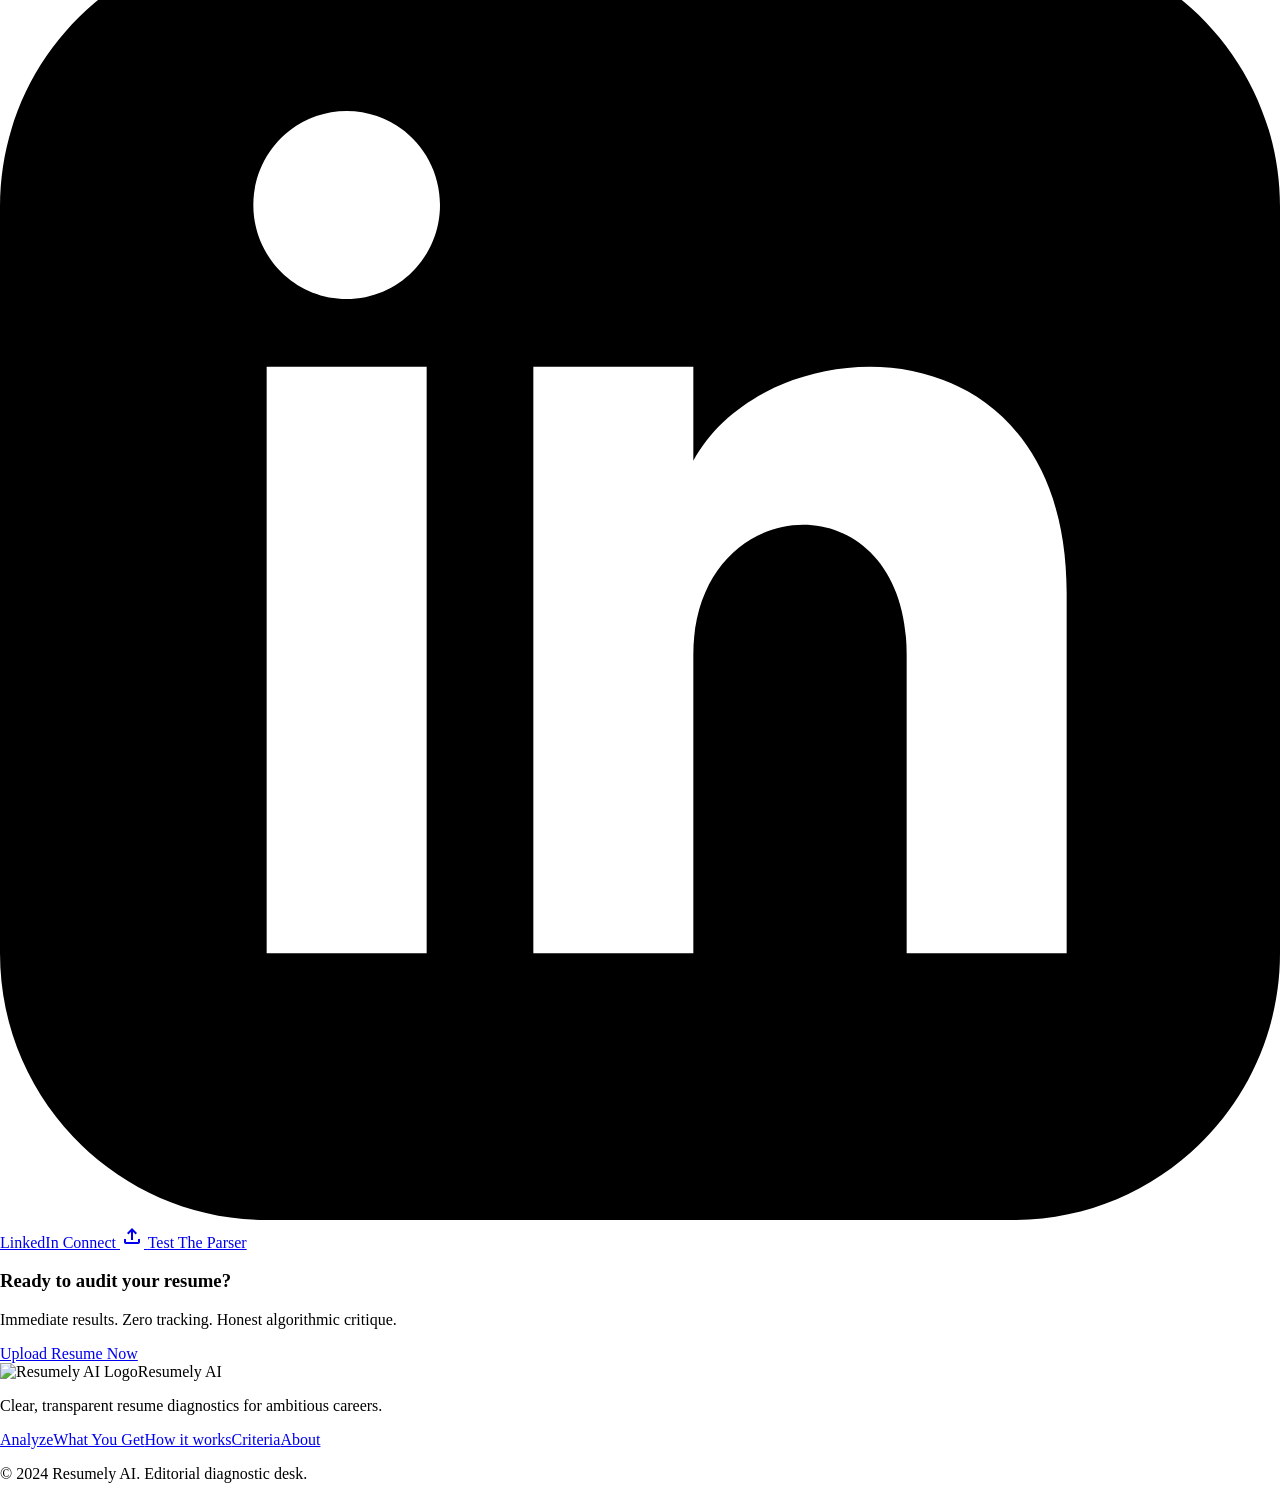
==== commit 3dc4181b: "updated photos and description" ====
--- a/design/code.html
+++ b/design/code.html
@@ -1,731 +1,944 @@
 <!DOCTYPE html>
 
-<html lang="en"><head><meta charset="utf-8"/><meta content="width=device-width, initial-scale=1.0" name="viewport"/><meta content="web_standard" name="shell-type"/><link href="https://fonts.googleapis.com/css2?family=Material+Symbols+Outlined:opsz,wght,FILL,GRAD@20..48,100..700,0..1,-50..200" rel="stylesheet"/><link href="https://fonts.googleapis.com" rel="preconnect"/><link crossorigin="" href="https://fonts.gstatic.com" rel="preconnect"/><link href="https://fonts.googleapis.com/css2?family=Inter:wght@400;500;600&amp;family=Newsreader:ital,opsz,wght@0,6..72,400;0,6..72,500;1,6..72,400&amp;display=swap" rel="stylesheet"/>
-<link href="https://fonts.googleapis.com/css2?family=Material+Symbols+Outlined:wght,FILL@100..700,0..1&amp;display=swap" rel="stylesheet"/><style>@layer base{html,body{margin:0;padding:0;}body{overscroll-behavior:none;}main>:first-child{margin-top:0!important;}main>:last-child{margin-bottom:0!important;}}::-webkit-scrollbar{display:none;}</style><script src="https://cdn.tailwindcss.com"></script><script id="tailwind-config">tailwind.config={darkMode:"class",theme:{extend:{colors:{"on-error":"#ffffff","tertiary":"#723d00","on-tertiary-fixed-variant":"#6d3a00","on-background":"#1c1b1b","surface-container-lowest":"#ffffff","on-tertiary":"#ffffff","tertiary-container":"#955100","surface-bright":"#fcf9f8","error-container":"#ffdad6","surface-variant":"#e5e2e1","on-surface-variant":"#3f4944","outline":"#6f7973","on-secondary-fixed-variant":"#005138","secondary":"#006c4b","inverse-primary":"#8ad6b5","secondary-container":"#9af5ca","primary":"#00563e","on-primary":"#ffffff","on-error-container":"#93000a","on-primary-fixed":"#002116","on-secondary":"#ffffff","surface":"#fcf9f8","secondary-fixed":"#9af5ca","surface-container-high":"#eae7e7","outline-variant":"#bec9c2","on-secondary-fixed":"#002114","tertiary-fixed-dim":"#ffb77a","primary-fixed":"#a5f2d0","surface-container":"#f0eded","inverse-surface":"#313030","surface-container-highest":"#e5e2e1","on-primary-fixed-variant":"#00513b","surface-tint":"#196b50","tertiary-fixed":"#ffdcc2","secondary-fixed-dim":"#7fd8af","primary-container":"#1f6f54","on-tertiary-container":"#ffd7b9","primary-fixed-dim":"#8ad6b5","error":"#ba1a1a","surface-container-low":"#f6f3f2","on-primary-container":"#a2efcd","on-surface":"#1c1b1b","on-tertiary-fixed":"#2e1500","on-secondary-container":"#057351","background":"#fcf9f8","inverse-on-surface":"#f3f0ef","surface-dim":"#dcd9d9"},borderRadius:{DEFAULT:"0.25rem",lg:"0.5rem",xl:"0.75rem",full:"9999px"},spacing:{"space-md":"1rem","gutter-mobile":"1rem",gutter:"1.5rem","space-xs":"0.25rem","space-lg":"1.5rem","space-xl":"2.5rem","space-sm":"0.5rem",margin:"2rem","margin-mobile":"1rem"},fontFamily:{"headline-sm":["Newsreader"],"label-lg":["Inter"],"body-xl":["Inter"],"body-lg":["Inter"],"headline-xl":["Newsreader"],"body-sm":["Inter"],"display-lg":["Newsreader"],"headline-lg":["Newsreader"],"headline-xl-mobile":["Newsreader"],"body-md":["Inter"],"headline-md":["Newsreader"],"display-lg-mobile":["Newsreader"],"label-md":["Inter"],"label-sm":["Inter"]},fontSize:{"headline-sm":["20px",{lineHeight:"28px",fontWeight:"500"}],"label-lg":["14px",{lineHeight:"20px",letterSpacing:"0.01em",fontWeight:"600"}],"body-xl":["18px",{lineHeight:"28px",fontWeight:"400"}],"body-lg":["16px",{lineHeight:"24px",fontWeight:"400"}],"headline-xl":["40px",{lineHeight:"48px",letterSpacing:"-0.015em",fontWeight:"400"}],"body-sm":["13px",{lineHeight:"18px",fontWeight:"400"}],"display-lg":["56px",{lineHeight:"64px",letterSpacing:"-0.02em",fontWeight:"400"}],"headline-lg":["32px",{lineHeight:"40px",letterSpacing:"-0.01em",fontWeight:"500"}],"headline-xl-mobile":["30px",{lineHeight:"36px",letterSpacing:"-0.01em",fontWeight:"400"}],"body-md":["14px",{lineHeight:"20px",fontWeight:"400"}],"headline-md":["24px",{lineHeight:"32px",fontWeight:"500"}],"display-lg-mobile":["38px",{lineHeight:"44px",letterSpacing:"-0.01em",fontWeight:"400"}],"label-md":["12px",{lineHeight:"16px",letterSpacing:"0.02em",fontWeight:"500"}],"label-sm":["11px",{lineHeight:"14px",letterSpacing:"0.04em",fontWeight:"600"}]}}}};</script></head><body class="bg-surface font-body-md text-on-surface antialiased selection:bg-primary-fixed selection:text-on-primary-fixed"><header class="fixed top-0 left-0 right-0 z-50 bg-[#FAF8F4] border-b border-[#E6E2DA]"><div class="h-16 max-w-[1100px] mx-auto px-gutter-mobile md:px-gutter flex items-center justify-between"><a class="flex items-center gap-space-sm" data-path="resumely-review" href="#"><img alt="Resumely AI Logo" class="h-8 w-auto object-contain" src="https://lh3.googleusercontent.com/aida/[base64]"/><span class="font-headline-sm text-headline-sm text-on-surface tracking-tight hidden sm:inline">Resumely AI</span></a><nav class="flex items-center gap-space-md md:gap-space-lg" data-active-classes="text-primary font-label-lg text-label-lg underline underline-offset-8 decoration-primary"><a class="font-label-lg text-label-lg text-on-surface-variant hover:text-on-surface transition-colors" data-path="analyze" href="#analyze">Analyze</a><a class="font-label-lg text-label-lg text-on-surface-variant hover:text-on-surface transition-colors hidden sm:inline" data-path="what-you-get" href="#what-you-get">What You Get</a><a class="font-label-lg text-label-lg text-on-surface-variant hover:text-on-surface transition-colors hidden md:inline" data-path="how-it-works" href="#how-it-works">How it works</a><a class="font-label-lg text-label-lg text-on-surface-variant hover:text-on-surface transition-colors hidden md:inline" data-path="criteria" href="#criteria">Criteria</a><a class="font-label-lg text-label-lg text-on-surface-variant hover:text-on-surface transition-colors" data-path="about" href="#about">About</a><a class="ml-space-xs flex items-center" data-path="account" href="#account"><img alt="Profile" class="w-8 h-8 rounded-full object-cover border border-[#E6E2DA]" src="https://lh3.googleusercontent.com/aida-public/[base64]"/></a></nav></div></header><main class="w-full pt-16 bg-[#FAF8F4]"><div class="flex flex-col w-full">
-<div class="w-full max-w-[1100px] mx-auto px-gutter-mobile md:px-gutter">
-<!-- SECTION 1: HERO WITH UPLOAD -->
-<section class="pt-8 pb-16 md:py-16" id="analyze">
-<div class="grid grid-cols-1 lg:grid-cols-12 gap-8 lg:gap-12 items-start">
-<!-- Left Column: Upload Workspace -->
-<div class="lg:col-span-7 flex flex-col gap-6">
-<div class="space-y-3">
-<div class="inline-flex items-center gap-2 px-3 py-1 rounded-full bg-surface-container-high border border-[#E6E2DA] w-fit">
-<span class="w-2 h-2 rounded-full bg-primary animate-pulse"></span>
-<span class="font-label-sm text-label-sm text-on-surface-variant uppercase tracking-wider">Editorial ATS Intelligence</span>
-</div>
-<h1 class="font-headline-xl text-headline-xl text-on-surface leading-tight text-balance">
-              Find out how your resume performs before a recruiter does.
-            </h1>
-<p class="font-body-lg text-body-lg text-on-surface-variant max-w-xl">
-              Upload your resume and get an ATS score, detailed feedback and clear suggestions to improve it.
+<html lang="en">
+
+<head>
+  <meta charset="utf-8" />
+  <meta content="width=device-width, initial-scale=1.0" name="viewport" />
+  <meta content="web_standard" name="shell-type" />
+  <link
+    href="https://fonts.googleapis.com/css2?family=Material+Symbols+Outlined:opsz,wght,FILL,GRAD@20..48,100..700,0..1,-50..200"
+    rel="stylesheet" />
+  <link href="https://fonts.googleapis.com" rel="preconnect" />
+  <link crossorigin="" href="https://fonts.gstatic.com" rel="preconnect" />
+  <link
+    href="https://fonts.googleapis.com/css2?family=Inter:wght@400;500;600&amp;family=Newsreader:ital,opsz,wght@0,6..72,400;0,6..72,500;1,6..72,400&amp;display=swap"
+    rel="stylesheet" />
+  <link
+    href="https://fonts.googleapis.com/css2?family=Material+Symbols+Outlined:wght,FILL@100..700,0..1&amp;display=swap"
+    rel="stylesheet" />
+  <style>
+    @layer base {
+
+      html,
+      body {
+        margin: 0;
+        padding: 0;
+      }
+
+      body {
+        overscroll-behavior: none;
+      }
+
+      main>:first-child {
+        margin-top: 0 !important;
+      }
+
+      main>:last-child {
+        margin-bottom: 0 !important;
+      }
+    }
+
+    ::-webkit-scrollbar {
+      display: none;
+    }
+  </style>
+  <script src="https://cdn.tailwindcss.com"></script>
+  <script
+    id="tailwind-config">tailwind.config = { darkMode: "class", theme: { extend: { colors: { "on-error": "#ffffff", "tertiary": "#723d00", "on-tertiary-fixed-variant": "#6d3a00", "on-background": "#1c1b1b", "surface-container-lowest": "#ffffff", "on-tertiary": "#ffffff", "tertiary-container": "#955100", "surface-bright": "#fcf9f8", "error-container": "#ffdad6", "surface-variant": "#e5e2e1", "on-surface-variant": "#3f4944", "outline": "#6f7973", "on-secondary-fixed-variant": "#005138", "secondary": "#006c4b", "inverse-primary": "#8ad6b5", "secondary-container": "#9af5ca", "primary": "#00563e", "on-primary": "#ffffff", "on-error-container": "#93000a", "on-primary-fixed": "#002116", "on-secondary": "#ffffff", "surface": "#fcf9f8", "secondary-fixed": "#9af5ca", "surface-container-high": "#eae7e7", "outline-variant": "#bec9c2", "on-secondary-fixed": "#002114", "tertiary-fixed-dim": "#ffb77a", "primary-fixed": "#a5f2d0", "surface-container": "#f0eded", "inverse-surface": "#313030", "surface-container-highest": "#e5e2e1", "on-primary-fixed-variant": "#00513b", "surface-tint": "#196b50", "tertiary-fixed": "#ffdcc2", "secondary-fixed-dim": "#7fd8af", "primary-container": "#1f6f54", "on-tertiary-container": "#ffd7b9", "primary-fixed-dim": "#8ad6b5", "error": "#ba1a1a", "surface-container-low": "#f6f3f2", "on-primary-container": "#a2efcd", "on-surface": "#1c1b1b", "on-tertiary-fixed": "#2e1500", "on-secondary-container": "#057351", "background": "#fcf9f8", "inverse-on-surface": "#f3f0ef", "surface-dim": "#dcd9d9" }, borderRadius: { DEFAULT: "0.25rem", lg: "0.5rem", xl: "0.75rem", full: "9999px" }, spacing: { "space-md": "1rem", "gutter-mobile": "1rem", gutter: "1.5rem", "space-xs": "0.25rem", "space-lg": "1.5rem", "space-xl": "2.5rem", "space-sm": "0.5rem", margin: "2rem", "margin-mobile": "1rem" }, fontFamily: { "headline-sm": ["Newsreader"], "label-lg": ["Inter"], "body-xl": ["Inter"], "body-lg": ["Inter"], "headline-xl": ["Newsreader"], "body-sm": ["Inter"], "display-lg": ["Newsreader"], "headline-lg": ["Newsreader"], "headline-xl-mobile": ["Newsreader"], "body-md": ["Inter"], "headline-md": ["Newsreader"], "display-lg-mobile": ["Newsreader"], "label-md": ["Inter"], "label-sm": ["Inter"] }, fontSize: { "headline-sm": ["20px", { lineHeight: "28px", fontWeight: "500" }], "label-lg": ["14px", { lineHeight: "20px", letterSpacing: "0.01em", fontWeight: "600" }], "body-xl": ["18px", { lineHeight: "28px", fontWeight: "400" }], "body-lg": ["16px", { lineHeight: "24px", fontWeight: "400" }], "headline-xl": ["40px", { lineHeight: "48px", letterSpacing: "-0.015em", fontWeight: "400" }], "body-sm": ["13px", { lineHeight: "18px", fontWeight: "400" }], "display-lg": ["56px", { lineHeight: "64px", letterSpacing: "-0.02em", fontWeight: "400" }], "headline-lg": ["32px", { lineHeight: "40px", letterSpacing: "-0.01em", fontWeight: "500" }], "headline-xl-mobile": ["30px", { lineHeight: "36px", letterSpacing: "-0.01em", fontWeight: "400" }], "body-md": ["14px", { lineHeight: "20px", fontWeight: "400" }], "headline-md": ["24px", { lineHeight: "32px", fontWeight: "500" }], "display-lg-mobile": ["38px", { lineHeight: "44px", letterSpacing: "-0.01em", fontWeight: "400" }], "label-md": ["12px", { lineHeight: "16px", letterSpacing: "0.02em", fontWeight: "500" }], "label-sm": ["11px", { lineHeight: "14px", letterSpacing: "0.04em", fontWeight: "600" }] } } } };</script>
+</head>
+
+<body
+  class="bg-surface font-body-md text-on-surface antialiased selection:bg-primary-fixed selection:text-on-primary-fixed">
+  <header class="fixed top-0 left-0 right-0 z-50 bg-[#FAF8F4] border-b border-[#E6E2DA]">
+    <div class="h-16 max-w-[1100px] mx-auto px-gutter-mobile md:px-gutter flex items-center justify-between"><a
+        class="flex items-center gap-space-sm" data-path="resumely-review" href="#"><img alt="Resumely AI Logo"
+          class="h-8 w-auto object-contain"
+          src="https://lh3.googleusercontent.com/aida/[base64]" /><span
+          class="font-headline-sm text-headline-sm text-on-surface tracking-tight hidden sm:inline">Resumely
+          AI</span></a>
+      <nav class="flex items-center gap-space-md md:gap-space-lg"
+        data-active-classes="text-primary font-label-lg text-label-lg underline underline-offset-8 decoration-primary">
+        <a class="font-label-lg text-label-lg text-on-surface-variant hover:text-on-surface transition-colors"
+          data-path="analyze" href="#analyze">Analyze</a><a
+          class="font-label-lg text-label-lg text-on-surface-variant hover:text-on-surface transition-colors hidden sm:inline"
+          data-path="what-you-get" href="#what-you-get">What You Get</a><a
+          class="font-label-lg text-label-lg text-on-surface-variant hover:text-on-surface transition-colors hidden md:inline"
+          data-path="how-it-works" href="#how-it-works">How it works</a><a
+          class="font-label-lg text-label-lg text-on-surface-variant hover:text-on-surface transition-colors hidden md:inline"
+          data-path="criteria" href="#criteria">Criteria</a><a
+          class="font-label-lg text-label-lg text-on-surface-variant hover:text-on-surface transition-colors"
+          data-path="about" href="#about">About</a><a class="ml-space-xs flex items-center" data-path="account"
+          href="#account"><img alt="Profile" class="w-8 h-8 rounded-full object-cover border border-[#E6E2DA]"
+            src="https://lh3.googleusercontent.com/aida-public/[base64]" /></a>
+      </nav>
+    </div>
+  </header>
+  <main class="w-full pt-16 bg-[#FAF8F4]">
+    <div class="flex flex-col w-full">
+      <div class="w-full max-w-[1100px] mx-auto px-gutter-mobile md:px-gutter">
+        <!-- SECTION 1: HERO WITH UPLOAD -->
+        <section class="pt-8 pb-16 md:py-16" id="analyze">
+          <div class="grid grid-cols-1 lg:grid-cols-12 gap-8 lg:gap-12 items-start">
+            <!-- Left Column: Upload Workspace -->
+            <div class="lg:col-span-7 flex flex-col gap-6">
+              <div class="space-y-3">
+                <div
+                  class="inline-flex items-center gap-2 px-3 py-1 rounded-full bg-surface-container-high border border-[#E6E2DA] w-fit">
+                  <span class="w-2 h-2 rounded-full bg-primary animate-pulse"></span>
+                  <span class="font-label-sm text-label-sm text-on-surface-variant uppercase tracking-wider">Editorial
+                    ATS Intelligence</span>
+                </div>
+                <h1 class="font-headline-xl text-headline-xl text-on-surface leading-tight text-balance">
+                  Find out how your resume performs before a recruiter does.
+                </h1>
+                <p class="font-body-lg text-body-lg text-on-surface-variant max-w-xl">
+                  Upload your resume and get an ATS score, detailed feedback and clear suggestions to improve it.
+                </p>
+              </div>
+              <!-- Document Upload Dropzone -->
+              <div
+                class="bg-surface-container-lowest border border-[#E6E2DA] rounded-xl p-6 sm:p-8 shadow-sm space-y-6">
+                <div
+                  class="relative border-2 border-dashed border-[#D2CCC2] hover:border-primary bg-surface transition-all duration-200 rounded-xl p-8 sm:p-10 flex flex-col items-center justify-center text-center cursor-pointer group"
+                  id="drop-zone" onclick="document.getElementById('file-upload-input').click()">
+                  <input accept=".pdf,.png,.jpg,.jpeg" class="sr-only" id="file-upload-input"
+                    onchange="handleFileSelect(this)" type="file" />
+                  <div
+                    class="w-12 h-12 rounded-full bg-surface-container flex items-center justify-center text-primary group-hover:bg-primary-container group-hover:text-on-primary-container transition-colors duration-200 mb-3">
+                    <span class="material-symbols-outlined text-[24px]">cloud_upload</span>
+                  </div>
+                  <p class="font-body-md text-body-md text-on-surface" id="file-upload-label">
+                    Drag &amp; drop your resume here, or <span
+                      class="text-primary font-semibold underline decoration-1 underline-offset-4 cursor-pointer hover:text-primary-container">Browse
+                      files</span>
+                  </p>
+                  <span class="font-body-sm text-body-sm text-outline mt-1.5">
+                    Supports PDF, PNG, JPG (Max 5MB)
+                  </span>
+                </div>
+                <!-- Optional Fields -->
+                <div class="space-y-4 pt-1">
+                  <div>
+                    <label class="block font-label-lg text-label-lg text-on-surface mb-1.5" for="target-role">
+                      Target job role <span class="font-body-sm text-outline font-normal">(optional)</span>
+                    </label>
+                    <div class="relative">
+                      <span
+                        class="material-symbols-outlined absolute left-3.5 top-1/2 -translate-y-1/2 text-outline text-[18px]">work_outline</span>
+                      <input
+                        class="w-full pl-10 pr-4 py-2.5 bg-surface border border-[#E6E2DA] rounded-lg font-body-md text-body-md text-on-surface placeholder:text-outline focus:outline-none focus:border-primary transition-colors"
+                        id="target-role" placeholder="e.g. Junior Software Engineer, Product Analyst" type="text" />
+                    </div>
+                  </div>
+                  <!-- Collapsible JD Input -->
+                  <div>
+                    <button
+                      class="flex items-center gap-1.5 font-label-md text-label-md text-primary hover:text-primary-container transition-colors group cursor-pointer"
+                      id="jd-toggle-btn" onclick="toggleJdSection()" type="button">
+                      <span class="material-symbols-outlined text-[16px] transition-transform duration-200"
+                        id="jd-toggle-icon">add</span>
+                      <span>Paste target job description (optional)</span>
+                    </button>
+                    <div class="hidden mt-3" id="jd-input-container">
+                      <textarea
+                        class="w-full p-3 bg-surface border border-[#E6E2DA] rounded-lg font-body-sm text-body-sm text-on-surface placeholder:text-outline focus:outline-none focus:border-primary transition-colors resize-y"
+                        placeholder="Paste the full job posting requirements here for deep keyword alignment scoring..."
+                        rows="4"></textarea>
+                    </div>
+                  </div>
+                </div>
+                <!-- Action Block -->
+                <div class="pt-2 space-y-3">
+                  <button
+                    class="w-full py-3.5 px-6 rounded-lg bg-primary hover:bg-[#185943] active:bg-[#144736] text-on-primary font-label-lg text-label-lg transition-colors shadow-sm flex items-center justify-center gap-2 cursor-pointer"
+                    onclick="simulateAnalysis()" type="button">
+                    <span class="material-symbols-outlined text-[18px]">verified</span>
+                    <span>Analyze my resume</span>
+                  </button>
+                  <div class="flex items-center justify-center gap-1.5 font-body-sm text-body-sm text-outline">
+                    <span class="material-symbols-outlined text-[14px]">lock</span>
+                    <span>Your file is processed locally and deleted after analysis.</span>
+                  </div>
+                </div>
+              </div>
+            </div>
+            <!-- Right Column: Live Sample Diagnostic Card -->
+            <div class="lg:col-span-5 sticky top-24">
+              <div
+                class="bg-surface-container-lowest border border-[#E6E2DA] rounded-xl p-6 sm:p-7 shadow-sm space-y-6">
+                <div class="flex items-center justify-between border-b border-[#E6E2DA] pb-4">
+                  <div>
+                    <h3 class="font-headline-sm text-headline-sm text-on-surface">Sample Diagnostic</h3>
+                    <p class="font-body-sm text-body-sm text-on-surface-variant">Live evaluation mockup</p>
+                  </div>
+                  <span
+                    class="px-2.5 py-1 rounded-full bg-surface-container text-on-surface font-label-sm text-label-sm border border-[#E6E2DA]">
+                    Software Engineer
+                  </span>
+                </div>
+                <!-- Circular Gauge -->
+                <div
+                  class="flex items-center gap-6 py-2 bg-surface-container-low rounded-xl p-4 border border-[#E6E2DA]">
+                  <div class="relative w-24 h-24 shrink-0 flex items-center justify-center">
+                    <svg class="w-full h-full -rotate-90 transform" viewbox="0 0 100 100">
+                      <circle cx="50" cy="50" fill="none" r="40" stroke="#E6E2DA" stroke-width="8"></circle>
+                      <circle cx="50" cy="50" fill="none" r="40" stroke="#00563e" stroke-dasharray="251.2"
+                        stroke-dashoffset="55.2" stroke-linecap="round" stroke-width="8"></circle>
+                    </svg>
+                    <div class="absolute inset-0 flex flex-col items-center justify-center text-center">
+                      <span class="font-headline-md text-headline-md text-on-surface leading-none">78</span>
+                      <span class="font-label-sm text-label-sm text-outline">/ 100</span>
+                    </div>
+                  </div>
+                  <div class="space-y-1">
+                    <div class="inline-flex items-center gap-1.5 text-secondary font-label-md text-label-md">
+                      <span class="material-symbols-outlined text-[16px]">check_circle</span>
+                      <span>ATS Score: Strong</span>
+                    </div>
+                    <p class="font-body-sm text-body-sm text-on-surface-variant">
+                      Parses cleanly through modern ATS scanners. 3 high-impact suggestions remain.
+                    </p>
+                  </div>
+                </div>
+                <!-- Suggestion Rows -->
+                <div class="space-y-3 text-left">
+                  <div class="p-3.5 rounded-lg border border-[#C4E2D5] bg-[#EBF5F0] flex items-start gap-3">
+                    <span class="material-symbols-outlined text-primary text-[18px] mt-0.5 shrink-0">check_circle</span>
+                    <div class="space-y-0.5">
+                      <p class="font-label-md text-label-md text-on-surface">Formatting and Contacts Verified</p>
+                      <p class="font-body-sm text-body-sm text-on-surface-variant">Clean single-column structure and
+                        phone/email anchors parse accurately.</p>
+                    </div>
+                  </div>
+                  <div class="p-3.5 rounded-lg border border-[#F5DCBF] bg-[#FDF6EE] flex items-start gap-3">
+                    <span class="material-symbols-outlined text-tertiary text-[18px] mt-0.5 shrink-0">warning</span>
+                    <div class="space-y-0.5">
+                      <p class="font-label-md text-label-md text-on-surface">Target Keywords Missing</p>
+                      <p class="font-body-sm text-body-sm text-on-surface-variant">Add verified competencies: <span
+                          class="font-medium text-on-surface">Distributed Systems</span>, <span
+                          class="font-medium text-on-surface">TypeScript</span>, and <span
+                          class="font-medium text-on-surface">CI/CD</span>.</p>
+                    </div>
+                  </div>
+                  <div class="p-3.5 rounded-lg border border-[#F2CBC4] bg-[#FAF0EE] flex items-start gap-3">
+                    <span class="material-symbols-outlined text-error text-[18px] mt-0.5 shrink-0">priority_high</span>
+                    <div class="space-y-0.5">
+                      <p class="font-label-md text-label-md text-on-surface">Quantify Experience Bullet #2</p>
+                      <p class="font-body-sm text-body-sm text-on-surface-variant">Convert qualitative task descriptions
+                        into percentage improvements or raw volume handled.</p>
+                    </div>
+                  </div>
+                </div>
+                <div
+                  class="border-t border-[#E6E2DA] pt-4 flex items-center justify-between text-outline font-label-sm text-label-sm">
+                  <span>Parser: Gemini 1.5 Pro</span>
+                  <span class="flex items-center gap-1"><span class="w-1.5 h-1.5 rounded-full bg-secondary"></span>
+                    Ready for review</span>
+                </div>
+              </div>
+            </div>
+          </div>
+        </section>
+        <!-- SECTION 2: WHAT YOU GET AFTER ANALYSIS -->
+        <section class="py-16 md:py-20 border-t border-[#E6E2DA]" id="what-you-get">
+          <div class="max-w-2xl mb-12">
+            <span class="font-label-sm text-label-sm uppercase tracking-wider text-outline">Transparent
+              Architecture</span>
+            <h2 class="font-headline-lg text-headline-lg text-on-surface mt-1.5">What you'll get</h2>
+            <p class="font-body-lg text-body-lg text-on-surface-variant mt-2">
+              A comprehensive diagnostic breakdown tailored for modern applicant tracking systems and human reviewers.
             </p>
-</div>
-<!-- Document Upload Dropzone -->
-<div class="bg-surface-container-lowest border border-[#E6E2DA] rounded-xl p-6 sm:p-8 shadow-sm space-y-6">
-<div class="relative border-2 border-dashed border-[#D2CCC2] hover:border-primary bg-surface transition-all duration-200 rounded-xl p-8 sm:p-10 flex flex-col items-center justify-center text-center cursor-pointer group" id="drop-zone" onclick="document.getElementById('file-upload-input').click()">
-<input accept=".pdf,.png,.jpg,.jpeg" class="sr-only" id="file-upload-input" onchange="handleFileSelect(this)" type="file"/>
-<div class="w-12 h-12 rounded-full bg-surface-container flex items-center justify-center text-primary group-hover:bg-primary-container group-hover:text-on-primary-container transition-colors duration-200 mb-3">
-<span class="material-symbols-outlined text-[24px]">cloud_upload</span>
-</div>
-<p class="font-body-md text-body-md text-on-surface" id="file-upload-label">
-                Drag &amp; drop your resume here, or <span class="text-primary font-semibold underline decoration-1 underline-offset-4 cursor-pointer hover:text-primary-container">Browse files</span>
-</p>
-<span class="font-body-sm text-body-sm text-outline mt-1.5">
-                Supports PDF, PNG, JPG (Max 5MB)
+          </div>
+          <div class="grid grid-cols-1 md:grid-cols-2 lg:grid-cols-3 gap-6">
+            <!-- Feature 1 -->
+            <div
+              class="bg-surface-container-lowest border border-[#E6E2DA] rounded-xl p-6 shadow-sm hover:border-primary transition-colors flex flex-col justify-between">
+              <div class="space-y-4">
+                <div class="w-10 h-10 rounded-lg bg-surface-container flex items-center justify-center text-primary">
+                  <span class="material-symbols-outlined text-[22px]">score</span>
+                </div>
+                <div>
+                  <h3 class="font-headline-sm text-headline-sm text-on-surface mb-2">ATS Score</h3>
+                  <p class="font-body-md text-body-md text-on-surface-variant">
+                    Evaluates how well automated hiring filters and OCR scrapers can read and parse your resume
+                    structure without dropping data.
+                  </p>
+                </div>
+              </div>
+              <div
+                class="mt-6 pt-4 border-t border-[#E6E2DA] flex items-center justify-between text-outline font-label-sm text-label-sm">
+                <span>Parsability Check</span>
+                <span class="material-symbols-outlined text-[16px]">arrow_forward</span>
+              </div>
+            </div>
+            <!-- Feature 2 -->
+            <div
+              class="bg-surface-container-lowest border border-[#E6E2DA] rounded-xl p-6 shadow-sm hover:border-primary transition-colors flex flex-col justify-between">
+              <div class="space-y-4">
+                <div class="w-10 h-10 rounded-lg bg-surface-container flex items-center justify-center text-primary">
+                  <span class="material-symbols-outlined text-[22px]">target</span>
+                </div>
+                <div>
+                  <h3 class="font-headline-sm text-headline-sm text-on-surface mb-2">Job Match</h3>
+                  <p class="font-body-md text-body-md text-on-surface-variant">
+                    Measures how closely your profile fits the target role, complete with a prioritized catalog of
+                    missing domain keywords.
+                  </p>
+                </div>
+              </div>
+              <div
+                class="mt-6 pt-4 border-t border-[#E6E2DA] flex items-center justify-between text-outline font-label-sm text-label-sm">
+                <span>Keyword Gap Matrix</span>
+                <span class="material-symbols-outlined text-[16px]">arrow_forward</span>
+              </div>
+            </div>
+            <!-- Feature 3 -->
+            <div
+              class="bg-surface-container-lowest border border-[#E6E2DA] rounded-xl p-6 shadow-sm hover:border-primary transition-colors flex flex-col justify-between">
+              <div class="space-y-4">
+                <div class="w-10 h-10 rounded-lg bg-surface-container flex items-center justify-center text-primary">
+                  <span class="material-symbols-outlined text-[22px]">segment</span>
+                </div>
+                <div>
+                  <h3 class="font-headline-sm text-headline-sm text-on-surface mb-2">Section Scores</h3>
+                  <p class="font-body-md text-body-md text-on-surface-variant">
+                    Independent, weighted benchmarks for Professional Summary, Technical Skills, Experience, Projects,
+                    and Education.
+                  </p>
+                </div>
+              </div>
+              <div
+                class="mt-6 pt-4 border-t border-[#E6E2DA] flex items-center justify-between text-outline font-label-sm text-label-sm">
+                <span>5 Section Metrics</span>
+                <span class="material-symbols-outlined text-[16px]">arrow_forward</span>
+              </div>
+            </div>
+            <!-- Feature 4 -->
+            <div
+              class="bg-surface-container-lowest border border-[#E6E2DA] rounded-xl p-6 shadow-sm hover:border-primary transition-colors flex flex-col justify-between">
+              <div class="space-y-4">
+                <div class="w-10 h-10 rounded-lg bg-surface-container flex items-center justify-center text-primary">
+                  <span class="material-symbols-outlined text-[22px]">tips_and_updates</span>
+                </div>
+                <div>
+                  <h3 class="font-headline-sm text-headline-sm text-on-surface mb-2">Smart Suggestions</h3>
+                  <p class="font-body-md text-body-md text-on-surface-variant">
+                    Specific, actionable edits ranked directly by their estimated influence on securing technical
+                    recruiter callback rates.
+                  </p>
+                </div>
+              </div>
+              <div
+                class="mt-6 pt-4 border-t border-[#E6E2DA] flex items-center justify-between text-outline font-label-sm text-label-sm">
+                <span>Ranked Impact Log</span>
+                <span class="material-symbols-outlined text-[16px]">arrow_forward</span>
+              </div>
+            </div>
+            <!-- Feature 5 -->
+            <div
+              class="bg-surface-container-lowest border border-[#E6E2DA] rounded-xl p-6 shadow-sm hover:border-primary transition-colors flex flex-col justify-between">
+              <div class="space-y-4">
+                <div class="w-10 h-10 rounded-lg bg-surface-container flex items-center justify-center text-primary">
+                  <span class="material-symbols-outlined text-[22px]">edit_note</span>
+                </div>
+                <div>
+                  <h3 class="font-headline-sm text-headline-sm text-on-surface mb-2">Bullet Rewrites</h3>
+                  <p class="font-body-md text-body-md text-on-surface-variant">
+                    Weak or vague bullet points re-engineered with high-impact active verbs, structural context, and
+                    measurable metric templates.
+                  </p>
+                </div>
+              </div>
+              <div
+                class="mt-6 pt-4 border-t border-[#E6E2DA] flex items-center justify-between text-outline font-label-sm text-label-sm">
+                <span>Before / After Synthesis</span>
+                <span class="material-symbols-outlined text-[16px]">arrow_forward</span>
+              </div>
+            </div>
+            <!-- Feature 6 -->
+            <div
+              class="bg-surface-container-lowest border border-[#E6E2DA] rounded-xl p-6 shadow-sm hover:border-primary transition-colors flex flex-col justify-between">
+              <div class="space-y-4">
+                <div class="w-10 h-10 rounded-lg bg-surface-container flex items-center justify-center text-primary">
+                  <span class="material-symbols-outlined text-[22px]">spellcheck</span>
+                </div>
+                <div>
+                  <h3 class="font-headline-sm text-headline-sm text-on-surface mb-2">Language Check</h3>
+                  <p class="font-body-md text-body-md text-on-surface-variant">
+                    Exhaustive review targeting passive voice, corporate platitudes, spelling variations, and
+                    inconsistent verb tense usage.
+                  </p>
+                </div>
+              </div>
+              <div
+                class="mt-6 pt-4 border-t border-[#E6E2DA] flex items-center justify-between text-outline font-label-sm text-label-sm">
+                <span>Editorial Clarity</span>
+                <span class="material-symbols-outlined text-[16px]">arrow_forward</span>
+              </div>
+            </div>
+          </div>
+        </section>
+        <!-- SECTION 3: HOW IT WORKS -->
+        <section class="py-16 md:py-20 border-t border-[#E6E2DA]" id="how-it-works">
+          <div class="max-w-2xl mb-14">
+            <span class="font-label-sm text-label-sm uppercase tracking-wider text-outline">Evaluation Process</span>
+            <h2 class="font-headline-lg text-headline-lg text-on-surface mt-1.5">How it works</h2>
+            <p class="font-body-lg text-body-lg text-on-surface-variant mt-2">
+              Four transparent steps from upload to tailored recommendations.
+            </p>
+          </div>
+          <div class="relative">
+            <!-- Connecting Line for Desktop -->
+            <div class="hidden md:block absolute top-10 left-8 right-8 h-px bg-[#E6E2DA] z-0"></div>
+            <div class="grid grid-cols-1 md:grid-cols-4 gap-8 relative z-10">
+              <!-- Step 1 -->
+              <div class="bg-surface-container-lowest border border-[#E6E2DA] rounded-xl p-6 shadow-sm space-y-3">
+                <div class="flex items-center justify-between">
+                  <span class="font-headline-xl text-headline-xl text-primary font-normal">01</span>
+                  <span
+                    class="w-8 h-8 rounded-full bg-surface-container flex items-center justify-center text-on-surface text-[14px]">
+                    <span class="material-symbols-outlined text-[16px]">upload_file</span>
+                  </span>
+                </div>
+                <h3 class="font-headline-sm text-headline-sm text-on-surface">Upload</h3>
+                <p class="font-body-sm text-body-sm text-on-surface-variant">
+                  Add your resume as a PDF, JPEG, or PNG file directly into the local sandbox.
+                </p>
+              </div>
+              <!-- Step 2 -->
+              <div class="bg-surface-container-lowest border border-[#E6E2DA] rounded-xl p-6 shadow-sm space-y-3">
+                <div class="flex items-center justify-between">
+                  <span class="font-headline-xl text-headline-xl text-primary font-normal">02</span>
+                  <span
+                    class="w-8 h-8 rounded-full bg-surface-container flex items-center justify-center text-on-surface text-[14px]">
+                    <span class="material-symbols-outlined text-[16px]">document_scanner</span>
+                  </span>
+                </div>
+                <h3 class="font-headline-sm text-headline-sm text-on-surface">Extract</h3>
+                <p class="font-body-sm text-body-sm text-on-surface-variant">
+                  The system reads the text cleanly, using high-resolution OCR if the document is flattened or scanned.
+                </p>
+              </div>
+              <!-- Step 3 -->
+              <div class="bg-surface-container-lowest border border-[#E6E2DA] rounded-xl p-6 shadow-sm space-y-3">
+                <div class="flex items-center justify-between">
+                  <span class="font-headline-xl text-headline-xl text-primary font-normal">03</span>
+                  <span
+                    class="w-8 h-8 rounded-full bg-surface-container flex items-center justify-center text-on-surface text-[14px]">
+                    <span class="material-symbols-outlined text-[16px]">analytics</span>
+                  </span>
+                </div>
+                <h3 class="font-headline-sm text-headline-sm text-on-surface">Analyze</h3>
+                <p class="font-body-sm text-body-sm text-on-surface-variant">
+                  AI evaluates content hierarchy, syntactic clarity, metric density, and role-specific keywords.
+                </p>
+              </div>
+              <!-- Step 4 -->
+              <div class="bg-surface-container-lowest border border-[#E6E2DA] rounded-xl p-6 shadow-sm space-y-3">
+                <div class="flex items-center justify-between">
+                  <span class="font-headline-xl text-headline-xl text-primary font-normal">04</span>
+                  <span
+                    class="w-8 h-8 rounded-full bg-surface-container flex items-center justify-center text-on-surface text-[14px]">
+                    <span class="material-symbols-outlined text-[16px]">auto_fix_high</span>
+                  </span>
+                </div>
+                <h3 class="font-headline-sm text-headline-sm text-on-surface">Improve</h3>
+                <p class="font-body-sm text-body-sm text-on-surface-variant">
+                  Receive your comprehensive score and a prioritized, actionable list of suggestions ready to apply.
+                </p>
+              </div>
+            </div>
+          </div>
+        </section>
+        <!-- SECTION 4: THE CRITERIA BEHIND YOUR SCORE -->
+        <section class="py-16 md:py-20 border-t border-[#E6E2DA]" id="criteria">
+          <div class="max-w-2xl mb-12">
+            <span class="font-label-sm text-label-sm uppercase tracking-wider text-outline">Analytical Rubric</span>
+            <h2 class="font-headline-lg text-headline-lg text-on-surface mt-1.5">The criteria behind your score</h2>
+            <p class="font-body-lg text-body-lg text-on-surface-variant mt-2">
+              Every resume is evaluated against the same transparent criteria without arbitrary grading algorithms.
+            </p>
+          </div>
+          <!-- Criteria Table Container -->
+          <div
+            class="bg-surface-container-lowest border border-[#E6E2DA] rounded-xl shadow-sm divide-y divide-[#E6E2DA]">
+            <!-- Row 1 -->
+            <div class="p-5 sm:p-6 flex flex-col md:flex-row md:items-center justify-between gap-4">
+              <div class="space-y-1 md:max-w-xl">
+                <div class="flex items-center gap-2.5">
+                  <h3 class="font-label-lg text-label-lg text-on-surface">ATS Compatibility</h3>
+                  <span
+                    class="px-2 py-0.5 rounded-full bg-surface-container text-on-surface font-label-sm text-label-sm">Standard
+                    Format</span>
+                </div>
+                <p class="font-body-sm text-body-sm text-on-surface-variant">
+                  Formatting cleanliness, single-column parsing, UTF-8 font compatibility, and standard section headers.
+                </p>
+              </div>
+              <div class="flex items-center gap-4 w-full md:w-56 shrink-0">
+                <div class="w-full bg-surface-container h-2 rounded-full overflow-hidden">
+                  <div class="bg-primary h-full rounded-full" style="width: 20%;"></div>
+                </div>
+                <span class="font-label-md text-label-md text-on-surface w-10 text-right">20%</span>
+              </div>
+            </div>
+            <!-- Row 2 -->
+            <div class="p-5 sm:p-6 flex flex-col md:flex-row md:items-center justify-between gap-4">
+              <div class="space-y-1 md:max-w-xl">
+                <div class="flex items-center gap-2.5">
+                  <h3 class="font-label-lg text-label-lg text-on-surface">Keyword Relevance</h3>
+                  <span
+                    class="px-2 py-0.5 rounded-full bg-surface-container text-on-surface font-label-sm text-label-sm">Role
+                    Alignment</span>
+                </div>
+                <p class="font-body-sm text-body-sm text-on-surface-variant">
+                  Match depth with target role title, industry job requirements, and hard technical skills.
+                </p>
+              </div>
+              <div class="flex items-center gap-4 w-full md:w-56 shrink-0">
+                <div class="w-full bg-surface-container h-2 rounded-full overflow-hidden">
+                  <div class="bg-primary h-full rounded-full" style="width: 18%;"></div>
+                </div>
+                <span class="font-label-md text-label-md text-on-surface w-10 text-right">18%</span>
+              </div>
+            </div>
+            <!-- Row 3 -->
+            <div class="p-5 sm:p-6 flex flex-col md:flex-row md:items-center justify-between gap-4">
+              <div class="space-y-1 md:max-w-xl">
+                <div class="flex items-center gap-2.5">
+                  <h3 class="font-label-lg text-label-lg text-on-surface">Impact and Achievements</h3>
+                  <span
+                    class="px-2 py-0.5 rounded-full bg-surface-container text-on-surface font-label-sm text-label-sm">Quantitative</span>
+                </div>
+                <p class="font-body-sm text-body-sm text-on-surface-variant">
+                  Measurable quantitative metrics (percentages, dollar amounts, scale) and decisive active verbs.
+                </p>
+              </div>
+              <div class="flex items-center gap-4 w-full md:w-56 shrink-0">
+                <div class="w-full bg-surface-container h-2 rounded-full overflow-hidden">
+                  <div class="bg-primary h-full rounded-full" style="width: 18%;"></div>
+                </div>
+                <span class="font-label-md text-label-md text-on-surface w-10 text-right">18%</span>
+              </div>
+            </div>
+            <!-- Row 4 -->
+            <div class="p-5 sm:p-6 flex flex-col md:flex-row md:items-center justify-between gap-4">
+              <div class="space-y-1 md:max-w-xl">
+                <div class="flex items-center gap-2.5">
+                  <h3 class="font-label-lg text-label-lg text-on-surface">Skills Presentation</h3>
+                  <span
+                    class="px-2 py-0.5 rounded-full bg-surface-container text-on-surface font-label-sm text-label-sm">Taxonomy</span>
+                </div>
+                <p class="font-body-sm text-body-sm text-on-surface-variant">
+                  Relevance, organized category groupings (Languages, Frameworks, Cloud), and stack clarity.
+                </p>
+              </div>
+              <div class="flex items-center gap-4 w-full md:w-56 shrink-0">
+                <div class="w-full bg-surface-container h-2 rounded-full overflow-hidden">
+                  <div class="bg-primary h-full rounded-full" style="width: 12%;"></div>
+                </div>
+                <span class="font-label-md text-label-md text-on-surface w-10 text-right">12%</span>
+              </div>
+            </div>
+            <!-- Row 5 -->
+            <div class="p-5 sm:p-6 flex flex-col md:flex-row md:items-center justify-between gap-4">
+              <div class="space-y-1 md:max-w-xl">
+                <div class="flex items-center gap-2.5">
+                  <h3 class="font-label-lg text-label-lg text-on-surface">Experience and Projects</h3>
+                  <span
+                    class="px-2 py-0.5 rounded-full bg-surface-container text-on-surface font-label-sm text-label-sm">Depth</span>
+                </div>
+                <p class="font-body-sm text-body-sm text-on-surface-variant">
+                  Descriptive depth, problem-solving context, architectural ownership, and recency of tools.
+                </p>
+              </div>
+              <div class="flex items-center gap-4 w-full md:w-56 shrink-0">
+                <div class="w-full bg-surface-container h-2 rounded-full overflow-hidden">
+                  <div class="bg-primary h-full rounded-full" style="width: 12%;"></div>
+                </div>
+                <span class="font-label-md text-label-md text-on-surface w-10 text-right">12%</span>
+              </div>
+            </div>
+            <!-- Row 6 -->
+            <div class="p-5 sm:p-6 flex flex-col md:flex-row md:items-center justify-between gap-4">
+              <div class="space-y-1 md:max-w-xl">
+                <div class="flex items-center gap-2.5">
+                  <h3 class="font-label-lg text-label-lg text-on-surface">Education and Credentials</h3>
+                  <span
+                    class="px-2 py-0.5 rounded-full bg-surface-container text-on-surface font-label-sm text-label-sm">Accreditation</span>
+                </div>
+                <p class="font-body-sm text-body-sm text-on-surface-variant">
+                  Degree accuracy, institution validation, graduation timeline consistency, and honors.
+                </p>
+              </div>
+              <div class="flex items-center gap-4 w-full md:w-56 shrink-0">
+                <div class="w-full bg-surface-container h-2 rounded-full overflow-hidden">
+                  <div class="bg-primary h-full rounded-full" style="width: 8%;"></div>
+                </div>
+                <span class="font-label-md text-label-md text-on-surface w-10 text-right">8%</span>
+              </div>
+            </div>
+            <!-- Row 7 -->
+            <div class="p-5 sm:p-6 flex flex-col md:flex-row md:items-center justify-between gap-4">
+              <div class="space-y-1 md:max-w-xl">
+                <div class="flex items-center gap-2.5">
+                  <h3 class="font-label-lg text-label-lg text-on-surface">Language Quality</h3>
+                  <span
+                    class="px-2 py-0.5 rounded-full bg-surface-container text-on-surface font-label-sm text-label-sm">Grammar</span>
+                </div>
+                <p class="font-body-sm text-body-sm text-on-surface-variant">
+                  Flawless grammar, executive tone, elimination of first-person pronouns, and cliché eradication.
+                </p>
+              </div>
+              <div class="flex items-center gap-4 w-full md:w-56 shrink-0">
+                <div class="w-full bg-surface-container h-2 rounded-full overflow-hidden">
+                  <div class="bg-primary h-full rounded-full" style="width: 6%;"></div>
+                </div>
+                <span class="font-label-md text-label-md text-on-surface w-10 text-right">6%</span>
+              </div>
+            </div>
+            <!-- Row 8 -->
+            <div class="p-5 sm:p-6 flex flex-col md:flex-row md:items-center justify-between gap-4">
+              <div class="space-y-1 md:max-w-xl">
+                <div class="flex items-center gap-2.5">
+                  <h3 class="font-label-lg text-label-lg text-on-surface">Overall Structure and Length</h3>
+                  <span
+                    class="px-2 py-0.5 rounded-full bg-surface-container text-on-surface font-label-sm text-label-sm">Economy</span>
+                </div>
+                <p class="font-body-sm text-body-sm text-on-surface-variant">
+                  Visual balance, uniform margin distribution, and disciplined 1-page economy for early to mid-level
+                  roles.
+                </p>
+              </div>
+              <div class="flex items-center gap-4 w-full md:w-56 shrink-0">
+                <div class="w-full bg-surface-container h-2 rounded-full overflow-hidden">
+                  <div class="bg-primary h-full rounded-full" style="width: 6%;"></div>
+                </div>
+                <span class="font-label-md text-label-md text-on-surface w-10 text-right">6%</span>
+              </div>
+            </div>
+          </div>
+          <div class="mt-4 text-center">
+            <p class="font-body-sm text-body-sm text-outline italic">
+              * Scores are guidance, not a guarantee of hiring outcomes. Recruiting systems vary across enterprise
+              organizations.
+            </p>
+          </div>
+        </section>
+        <!-- SECTION 5: SAMPLE SUGGESTIONS PREVIEW -->
+        <section class="py-16 md:py-20 border-t border-[#E6E2DA]" id="suggestions">
+          <div class="max-w-2xl mb-12">
+            <span class="font-label-sm text-label-sm uppercase tracking-wider text-outline">Actionable Guidance</span>
+            <h2 class="font-headline-lg text-headline-lg text-on-surface mt-1.5">Suggestions that actually help</h2>
+            <p class="font-body-lg text-body-lg text-on-surface-variant mt-2">
+              Direct, constructive advice that focuses on substance rather than generic platitudes.
+            </p>
+          </div>
+          <!-- Priority Cards -->
+          <div class="grid grid-cols-1 md:grid-cols-3 gap-6 mb-10">
+            <!-- High Priority -->
+            <div
+              class="bg-surface-container-lowest border border-[#F5C2C7] rounded-xl p-6 shadow-sm flex flex-col justify-between">
+              <div class="space-y-4">
+                <div class="flex items-center justify-between">
+                  <span
+                    class="px-2.5 py-0.5 rounded-full bg-[#FDEDED] text-[#C84B31] font-label-sm text-label-sm border border-[#F5C2C7]">
+                    High Priority
+                  </span>
+                  <span class="material-symbols-outlined text-[#C84B31] text-[20px]">error_outline</span>
+                </div>
+                <div>
+                  <p class="font-label-md text-label-md text-outline uppercase tracking-wider mb-1">Issue Identified</p>
+                  <h4 class="font-headline-sm text-headline-sm text-on-surface mb-2">Missing quantitative metrics in
+                    recent experience</h4>
+                  <p class="font-body-sm text-body-sm text-on-surface-variant">
+                    Recruiters scan for concrete numbers rather than generic claims of contribution.
+                  </p>
+                </div>
+              </div>
+              <div class="mt-6 pt-4 border-t border-[#F5C2C7] bg-[#FAF0EE] -mx-6 -mb-6 p-4 rounded-b-xl">
+                <p class="font-label-sm text-label-sm text-[#C84B31] font-semibold mb-1">Recommended Fix</p>
+                <p class="font-body-sm text-body-sm text-on-surface">Add numbers showing scale, users impacted, or %
+                  improvement in performance.</p>
+              </div>
+            </div>
+            <!-- Medium Priority -->
+            <div
+              class="bg-surface-container-lowest border border-[#FCE1B6] rounded-xl p-6 shadow-sm flex flex-col justify-between">
+              <div class="space-y-4">
+                <div class="flex items-center justify-between">
+                  <span
+                    class="px-2.5 py-0.5 rounded-full bg-[#FEF6EC] text-[#D9822B] font-label-sm text-label-sm border border-[#FCE1B6]">
+                    Medium Priority
+                  </span>
+                  <span class="material-symbols-outlined text-[#D9822B] text-[20px]">warning_amber</span>
+                </div>
+                <div>
+                  <p class="font-label-md text-label-md text-outline uppercase tracking-wider mb-1">Issue Identified</p>
+                  <h4 class="font-headline-sm text-headline-sm text-on-surface mb-2">Passive voice detected in project
+                    descriptions</h4>
+                  <p class="font-body-sm text-body-sm text-on-surface-variant">
+                    Passive statements dilute individual initiative and technical ownership.
+                  </p>
+                </div>
+              </div>
+              <div class="mt-6 pt-4 border-t border-[#FCE1B6] bg-[#FDF6EE] -mx-6 -mb-6 p-4 rounded-b-xl">
+                <p class="font-label-sm text-label-sm text-[#D9822B] font-semibold mb-1">Recommended Fix</p>
+                <p class="font-body-sm text-body-sm text-on-surface">Replace "Was responsible for building" with
+                  decisive verbs like "Architected and deployed".</p>
+              </div>
+            </div>
+            <!-- Low Priority -->
+            <div
+              class="bg-surface-container-lowest border border-[#B7E1CD] rounded-xl p-6 shadow-sm flex flex-col justify-between">
+              <div class="space-y-4">
+                <div class="flex items-center justify-between">
+                  <span
+                    class="px-2.5 py-0.5 rounded-full bg-[#EDF7F2] text-[#2D8A66] font-label-sm text-label-sm border border-[#B7E1CD]">
+                    Low Priority
+                  </span>
+                  <span class="material-symbols-outlined text-[#2D8A66] text-[20px]">info</span>
+                </div>
+                <div>
+                  <p class="font-label-md text-label-md text-outline uppercase tracking-wider mb-1">Issue Identified</p>
+                  <h4 class="font-headline-sm text-headline-sm text-on-surface mb-2">Generic skills section heading</h4>
+                  <p class="font-body-sm text-body-sm text-on-surface-variant">
+                    Lumping all tools into a single unsegmented paragraph confuses keyword parsers.
+                  </p>
+                </div>
+              </div>
+              <div class="mt-6 pt-4 border-t border-[#B7E1CD] bg-[#EBF5F0] -mx-6 -mb-6 p-4 rounded-b-xl">
+                <p class="font-label-sm text-label-sm text-[#2D8A66] font-semibold mb-1">Recommended Fix</p>
+                <p class="font-body-sm text-body-sm text-on-surface">Categorize into "Languages", "Frameworks", and
+                  "Developer Tools" for faster parsing.</p>
+              </div>
+            </div>
+          </div>
+          <!-- Before / After Bullet Rewrite Card -->
+          <div class="bg-surface-container-lowest border border-[#E6E2DA] rounded-xl p-6 sm:p-8 shadow-sm">
+            <div class="flex items-center gap-2 mb-6">
+              <span class="material-symbols-outlined text-primary text-[20px]">autorenew</span>
+              <h3 class="font-headline-sm text-headline-sm text-on-surface">Real Bullet Rewrite Example</h3>
+            </div>
+            <div class="grid grid-cols-1 md:grid-cols-2 gap-6 items-stretch">
+              <!-- Before Card -->
+              <div class="border border-[#F5C2C7] bg-[#FAF0EE] rounded-xl p-6 flex flex-col justify-between">
+                <div class="space-y-3">
+                  <div class="flex items-center gap-2">
+                    <span class="w-2.5 h-2.5 rounded-full bg-[#C84B31]"></span>
+                    <span
+                      class="font-label-md text-label-md text-[#C84B31] font-semibold uppercase tracking-wider">Before
+                      (Original Submission)</span>
+                  </div>
+                  <p class="font-headline-sm text-headline-sm italic text-on-surface font-normal">
+                    "Worked on the frontend of a web application and fixed bugs reported by users."
+                  </p>
+                </div>
+                <div
+                  class="mt-6 pt-4 border-t border-[#F2CBC4] flex items-center gap-2 text-outline font-body-sm text-body-sm">
+                  <span class="material-symbols-outlined text-[16px] text-[#C84B31]">close</span>
+                  <span>Lacks tools, metrics, scale, and proactive impact</span>
+                </div>
+              </div>
+              <!-- After Card -->
+              <div class="border border-[#C4E2D5] bg-[#EBF5F0] rounded-xl p-6 flex flex-col justify-between">
+                <div class="space-y-3">
+                  <div class="flex items-center gap-2">
+                    <span class="w-2.5 h-2.5 rounded-full bg-primary"></span>
+                    <span class="font-label-md text-label-md text-primary font-semibold uppercase tracking-wider">After
+                      (Resumely AI Rewrite)</span>
+                  </div>
+                  <p class="font-headline-sm text-headline-sm text-on-surface font-medium">
+                    "Redesigned core UI workflows using React and TypeScript, resolving 45+ customer-reported defects
+                    and improving page load speeds by 28%."
+                  </p>
+                </div>
+                <div
+                  class="mt-6 pt-4 border-t border-[#C4E2D5] flex items-center gap-2 text-secondary font-body-sm text-body-sm">
+                  <span class="material-symbols-outlined text-[16px]">check</span>
+                  <span>Adds targeted stack keywords, exact defect count, and % benchmark</span>
+                </div>
+              </div>
+            </div>
+          </div>
+        </section>
+        <!-- SECTION 6: ABOUT THE CREATOR -->
+        <section class="py-16 md:py-20 border-t border-[#E6E2DA]" id="about">
+          <div class="max-w-2xl mb-12">
+            <span class="font-label-sm text-label-sm uppercase tracking-wider text-outline">Editorial Origin</span>
+            <h2 class="font-headline-lg text-headline-lg text-on-surface mt-1.5">About the creator</h2>
+            <p class="font-body-lg text-body-lg text-on-surface-variant mt-2">
+              Engineered to dismantle the opacity of automated recruitment pipelines.
+            </p>
+          </div>
+          <div
+            class="bg-surface-container-lowest border border-[#E6E2DA] rounded-xl p-8 sm:p-10 shadow-sm flex flex-col md:flex-row items-center md:items-start gap-8">
+            <!-- Creator Avatar -->
+            <div class="shrink-0 flex flex-col items-center">
+              <img alt="Creator Portrait"
+                class="w-32 h-32 md:w-36 md:h-36 rounded-full object-cover border border-[#E6E2DA] shadow-sm"
+                src="https://lh3.googleusercontent.com/aida-public/[base64]" />
+              <span
+                class="mt-3 px-3 py-1 rounded-full bg-surface-container border border-[#E6E2DA] text-outline font-label-sm text-label-sm">
+                Independent Builder
               </span>
-</div>
-<!-- Optional Fields -->
-<div class="space-y-4 pt-1">
-<div>
-<label class="block font-label-lg text-label-lg text-on-surface mb-1.5" for="target-role">
-                  Target job role <span class="font-body-sm text-outline font-normal">(optional)</span>
-</label>
-<div class="relative">
-<span class="material-symbols-outlined absolute left-3.5 top-1/2 -translate-y-1/2 text-outline text-[18px]">work_outline</span>
-<input class="w-full pl-10 pr-4 py-2.5 bg-surface border border-[#E6E2DA] rounded-lg font-body-md text-body-md text-on-surface placeholder:text-outline focus:outline-none focus:border-primary transition-colors" id="target-role" placeholder="e.g. Junior Software Engineer, Product Analyst" type="text"/>
-</div>
-</div>
-<!-- Collapsible JD Input -->
-<div>
-<button class="flex items-center gap-1.5 font-label-md text-label-md text-primary hover:text-primary-container transition-colors group cursor-pointer" id="jd-toggle-btn" onclick="toggleJdSection()" type="button">
-<span class="material-symbols-outlined text-[16px] transition-transform duration-200" id="jd-toggle-icon">add</span>
-<span>Paste target job description (optional)</span>
-</button>
-<div class="hidden mt-3" id="jd-input-container">
-<textarea class="w-full p-3 bg-surface border border-[#E6E2DA] rounded-lg font-body-sm text-body-sm text-on-surface placeholder:text-outline focus:outline-none focus:border-primary transition-colors resize-y" placeholder="Paste the full job posting requirements here for deep keyword alignment scoring..." rows="4"></textarea>
-</div>
-</div>
-</div>
-<!-- Action Block -->
-<div class="pt-2 space-y-3">
-<button class="w-full py-3.5 px-6 rounded-lg bg-primary hover:bg-[#185943] active:bg-[#144736] text-on-primary font-label-lg text-label-lg transition-colors shadow-sm flex items-center justify-center gap-2 cursor-pointer" onclick="simulateAnalysis()" type="button">
-<span class="material-symbols-outlined text-[18px]">verified</span>
-<span>Analyze my resume</span>
-</button>
-<div class="flex items-center justify-center gap-1.5 font-body-sm text-body-sm text-outline">
-<span class="material-symbols-outlined text-[14px]">lock</span>
-<span>Your file is processed locally and deleted after analysis.</span>
-</div>
-</div>
-</div>
-</div>
-<!-- Right Column: Live Sample Diagnostic Card -->
-<div class="lg:col-span-5 sticky top-24">
-<div class="bg-surface-container-lowest border border-[#E6E2DA] rounded-xl p-6 sm:p-7 shadow-sm space-y-6">
-<div class="flex items-center justify-between border-b border-[#E6E2DA] pb-4">
-<div>
-<h3 class="font-headline-sm text-headline-sm text-on-surface">Sample Diagnostic</h3>
-<p class="font-body-sm text-body-sm text-on-surface-variant">Live evaluation mockup</p>
-</div>
-<span class="px-2.5 py-1 rounded-full bg-surface-container text-on-surface font-label-sm text-label-sm border border-[#E6E2DA]">
-                Software Engineer
-              </span>
-</div>
-<!-- Circular Gauge -->
-<div class="flex items-center gap-6 py-2 bg-surface-container-low rounded-xl p-4 border border-[#E6E2DA]">
-<div class="relative w-24 h-24 shrink-0 flex items-center justify-center">
-<svg class="w-full h-full -rotate-90 transform" viewbox="0 0 100 100">
-<circle cx="50" cy="50" fill="none" r="40" stroke="#E6E2DA" stroke-width="8"></circle>
-<circle cx="50" cy="50" fill="none" r="40" stroke="#00563e" stroke-dasharray="251.2" stroke-dashoffset="55.2" stroke-linecap="round" stroke-width="8"></circle>
-</svg>
-<div class="absolute inset-0 flex flex-col items-center justify-center text-center">
-<span class="font-headline-md text-headline-md text-on-surface leading-none">78</span>
-<span class="font-label-sm text-label-sm text-outline">/ 100</span>
-</div>
-</div>
-<div class="space-y-1">
-<div class="inline-flex items-center gap-1.5 text-secondary font-label-md text-label-md">
-<span class="material-symbols-outlined text-[16px]">check_circle</span>
-<span>ATS Score: Strong</span>
-</div>
-<p class="font-body-sm text-body-sm text-on-surface-variant">
-                  Parses cleanly through modern ATS scanners. 3 high-impact suggestions remain.
-                </p>
-</div>
-</div>
-<!-- Suggestion Rows -->
-<div class="space-y-3 text-left">
-<div class="p-3.5 rounded-lg border border-[#C4E2D5] bg-[#EBF5F0] flex items-start gap-3">
-<span class="material-symbols-outlined text-primary text-[18px] mt-0.5 shrink-0">check_circle</span>
-<div class="space-y-0.5">
-<p class="font-label-md text-label-md text-on-surface">Formatting and Contacts Verified</p>
-<p class="font-body-sm text-body-sm text-on-surface-variant">Clean single-column structure and phone/email anchors parse accurately.</p>
-</div>
-</div>
-<div class="p-3.5 rounded-lg border border-[#F5DCBF] bg-[#FDF6EE] flex items-start gap-3">
-<span class="material-symbols-outlined text-tertiary text-[18px] mt-0.5 shrink-0">warning</span>
-<div class="space-y-0.5">
-<p class="font-label-md text-label-md text-on-surface">Target Keywords Missing</p>
-<p class="font-body-sm text-body-sm text-on-surface-variant">Add verified competencies: <span class="font-medium text-on-surface">Distributed Systems</span>, <span class="font-medium text-on-surface">TypeScript</span>, and <span class="font-medium text-on-surface">CI/CD</span>.</p>
-</div>
-</div>
-<div class="p-3.5 rounded-lg border border-[#F2CBC4] bg-[#FAF0EE] flex items-start gap-3">
-<span class="material-symbols-outlined text-error text-[18px] mt-0.5 shrink-0">priority_high</span>
-<div class="space-y-0.5">
-<p class="font-label-md text-label-md text-on-surface">Quantify Experience Bullet #2</p>
-<p class="font-body-sm text-body-sm text-on-surface-variant">Convert qualitative task descriptions into percentage improvements or raw volume handled.</p>
-</div>
-</div>
-</div>
-<div class="border-t border-[#E6E2DA] pt-4 flex items-center justify-between text-outline font-label-sm text-label-sm">
-<span>Parser: Gemini 1.5 Pro</span>
-<span class="flex items-center gap-1"><span class="w-1.5 h-1.5 rounded-full bg-secondary"></span> Ready for review</span>
-</div>
-</div>
-</div>
-</div>
-</section>
-<!-- SECTION 2: WHAT YOU GET AFTER ANALYSIS -->
-<section class="py-16 md:py-20 border-t border-[#E6E2DA]" id="what-you-get">
-<div class="max-w-2xl mb-12">
-<span class="font-label-sm text-label-sm uppercase tracking-wider text-outline">Transparent Architecture</span>
-<h2 class="font-headline-lg text-headline-lg text-on-surface mt-1.5">What you'll get</h2>
-<p class="font-body-lg text-body-lg text-on-surface-variant mt-2">
-          A comprehensive diagnostic breakdown tailored for modern applicant tracking systems and human reviewers.
-        </p>
-</div>
-<div class="grid grid-cols-1 md:grid-cols-2 lg:grid-cols-3 gap-6">
-<!-- Feature 1 -->
-<div class="bg-surface-container-lowest border border-[#E6E2DA] rounded-xl p-6 shadow-sm hover:border-primary transition-colors flex flex-col justify-between">
-<div class="space-y-4">
-<div class="w-10 h-10 rounded-lg bg-surface-container flex items-center justify-center text-primary">
-<span class="material-symbols-outlined text-[22px]">score</span>
-</div>
-<div>
-<h3 class="font-headline-sm text-headline-sm text-on-surface mb-2">ATS Score</h3>
-<p class="font-body-md text-body-md text-on-surface-variant">
-                Evaluates how well automated hiring filters and OCR scrapers can read and parse your resume structure without dropping data.
+            </div>
+            <!-- Creator Profile Content -->
+            <div class="flex-1 space-y-4 text-center md:text-left">
+              <div>
+                <h3 class="font-headline-md text-headline-md text-on-surface">Aditya Paneru</h3>
+                <p class="font-label-lg text-label-lg text-primary mt-0.5">Computer Science Student &amp; Software
+                  Builder</p>
+              </div>
+              <p class="font-body-md text-body-md text-on-surface-variant leading-relaxed">
+                I'm a B.Tech Data Science student passionate about technology, problem-solving, and building impactful
+                projects. I enjoy exploring Data Science, AI/ML, software development, and emerging technologies while
+                continuously improving my technical and creative skills. I love turning ideas into practical solutions,
+                collaborating with others, and learning through hands-on experiences.
               </p>
-</div>
-</div>
-<div class="mt-6 pt-4 border-t border-[#E6E2DA] flex items-center justify-between text-outline font-label-sm text-label-sm">
-<span>Parsability Check</span>
-<span class="material-symbols-outlined text-[16px]">arrow_forward</span>
-</div>
-</div>
-<!-- Feature 2 -->
-<div class="bg-surface-container-lowest border border-[#E6E2DA] rounded-xl p-6 shadow-sm hover:border-primary transition-colors flex flex-col justify-between">
-<div class="space-y-4">
-<div class="w-10 h-10 rounded-lg bg-surface-container flex items-center justify-center text-primary">
-<span class="material-symbols-outlined text-[22px]">target</span>
-</div>
-<div>
-<h3 class="font-headline-sm text-headline-sm text-on-surface mb-2">Job Match</h3>
-<p class="font-body-md text-body-md text-on-surface-variant">
-                Measures how closely your profile fits the target role, complete with a prioritized catalog of missing domain keywords.
-              </p>
-</div>
-</div>
-<div class="mt-6 pt-4 border-t border-[#E6E2DA] flex items-center justify-between text-outline font-label-sm text-label-sm">
-<span>Keyword Gap Matrix</span>
-<span class="material-symbols-outlined text-[16px]">arrow_forward</span>
-</div>
-</div>
-<!-- Feature 3 -->
-<div class="bg-surface-container-lowest border border-[#E6E2DA] rounded-xl p-6 shadow-sm hover:border-primary transition-colors flex flex-col justify-between">
-<div class="space-y-4">
-<div class="w-10 h-10 rounded-lg bg-surface-container flex items-center justify-center text-primary">
-<span class="material-symbols-outlined text-[22px]">segment</span>
-</div>
-<div>
-<h3 class="font-headline-sm text-headline-sm text-on-surface mb-2">Section Scores</h3>
-<p class="font-body-md text-body-md text-on-surface-variant">
-                Independent, weighted benchmarks for Professional Summary, Technical Skills, Experience, Projects, and Education.
-              </p>
-</div>
-</div>
-<div class="mt-6 pt-4 border-t border-[#E6E2DA] flex items-center justify-between text-outline font-label-sm text-label-sm">
-<span>5 Section Metrics</span>
-<span class="material-symbols-outlined text-[16px]">arrow_forward</span>
-</div>
-</div>
-<!-- Feature 4 -->
-<div class="bg-surface-container-lowest border border-[#E6E2DA] rounded-xl p-6 shadow-sm hover:border-primary transition-colors flex flex-col justify-between">
-<div class="space-y-4">
-<div class="w-10 h-10 rounded-lg bg-surface-container flex items-center justify-center text-primary">
-<span class="material-symbols-outlined text-[22px]">tips_and_updates</span>
-</div>
-<div>
-<h3 class="font-headline-sm text-headline-sm text-on-surface mb-2">Smart Suggestions</h3>
-<p class="font-body-md text-body-md text-on-surface-variant">
-                Specific, actionable edits ranked directly by their estimated influence on securing technical recruiter callback rates.
-              </p>
-</div>
-</div>
-<div class="mt-6 pt-4 border-t border-[#E6E2DA] flex items-center justify-between text-outline font-label-sm text-label-sm">
-<span>Ranked Impact Log</span>
-<span class="material-symbols-outlined text-[16px]">arrow_forward</span>
-</div>
-</div>
-<!-- Feature 5 -->
-<div class="bg-surface-container-lowest border border-[#E6E2DA] rounded-xl p-6 shadow-sm hover:border-primary transition-colors flex flex-col justify-between">
-<div class="space-y-4">
-<div class="w-10 h-10 rounded-lg bg-surface-container flex items-center justify-center text-primary">
-<span class="material-symbols-outlined text-[22px]">edit_note</span>
-</div>
-<div>
-<h3 class="font-headline-sm text-headline-sm text-on-surface mb-2">Bullet Rewrites</h3>
-<p class="font-body-md text-body-md text-on-surface-variant">
-                Weak or vague bullet points re-engineered with high-impact active verbs, structural context, and measurable metric templates.
-              </p>
-</div>
-</div>
-<div class="mt-6 pt-4 border-t border-[#E6E2DA] flex items-center justify-between text-outline font-label-sm text-label-sm">
-<span>Before / After Synthesis</span>
-<span class="material-symbols-outlined text-[16px]">arrow_forward</span>
-</div>
-</div>
-<!-- Feature 6 -->
-<div class="bg-surface-container-lowest border border-[#E6E2DA] rounded-xl p-6 shadow-sm hover:border-primary transition-colors flex flex-col justify-between">
-<div class="space-y-4">
-<div class="w-10 h-10 rounded-lg bg-surface-container flex items-center justify-center text-primary">
-<span class="material-symbols-outlined text-[22px]">spellcheck</span>
-</div>
-<div>
-<h3 class="font-headline-sm text-headline-sm text-on-surface mb-2">Language Check</h3>
-<p class="font-body-md text-body-md text-on-surface-variant">
-                Exhaustive review targeting passive voice, corporate platitudes, spelling variations, and inconsistent verb tense usage.
-              </p>
-</div>
-</div>
-<div class="mt-6 pt-4 border-t border-[#E6E2DA] flex items-center justify-between text-outline font-label-sm text-label-sm">
-<span>Editorial Clarity</span>
-<span class="material-symbols-outlined text-[16px]">arrow_forward</span>
-</div>
-</div>
-</div>
-</section>
-<!-- SECTION 3: HOW IT WORKS -->
-<section class="py-16 md:py-20 border-t border-[#E6E2DA]" id="how-it-works">
-<div class="max-w-2xl mb-14">
-<span class="font-label-sm text-label-sm uppercase tracking-wider text-outline">Evaluation Process</span>
-<h2 class="font-headline-lg text-headline-lg text-on-surface mt-1.5">How it works</h2>
-<p class="font-body-lg text-body-lg text-on-surface-variant mt-2">
-          Four transparent steps from upload to tailored recommendations.
-        </p>
-</div>
-<div class="relative">
-<!-- Connecting Line for Desktop -->
-<div class="hidden md:block absolute top-10 left-8 right-8 h-px bg-[#E6E2DA] z-0"></div>
-<div class="grid grid-cols-1 md:grid-cols-4 gap-8 relative z-10">
-<!-- Step 1 -->
-<div class="bg-surface-container-lowest border border-[#E6E2DA] rounded-xl p-6 shadow-sm space-y-3">
-<div class="flex items-center justify-between">
-<span class="font-headline-xl text-headline-xl text-primary font-normal">01</span>
-<span class="w-8 h-8 rounded-full bg-surface-container flex items-center justify-center text-on-surface text-[14px]">
-<span class="material-symbols-outlined text-[16px]">upload_file</span>
-</span>
-</div>
-<h3 class="font-headline-sm text-headline-sm text-on-surface">Upload</h3>
-<p class="font-body-sm text-body-sm text-on-surface-variant">
-              Add your resume as a PDF, JPEG, or PNG file directly into the local sandbox.
-            </p>
-</div>
-<!-- Step 2 -->
-<div class="bg-surface-container-lowest border border-[#E6E2DA] rounded-xl p-6 shadow-sm space-y-3">
-<div class="flex items-center justify-between">
-<span class="font-headline-xl text-headline-xl text-primary font-normal">02</span>
-<span class="w-8 h-8 rounded-full bg-surface-container flex items-center justify-center text-on-surface text-[14px]">
-<span class="material-symbols-outlined text-[16px]">document_scanner</span>
-</span>
-</div>
-<h3 class="font-headline-sm text-headline-sm text-on-surface">Extract</h3>
-<p class="font-body-sm text-body-sm text-on-surface-variant">
-              The system reads the text cleanly, using high-resolution OCR if the document is flattened or scanned.
-            </p>
-</div>
-<!-- Step 3 -->
-<div class="bg-surface-container-lowest border border-[#E6E2DA] rounded-xl p-6 shadow-sm space-y-3">
-<div class="flex items-center justify-between">
-<span class="font-headline-xl text-headline-xl text-primary font-normal">03</span>
-<span class="w-8 h-8 rounded-full bg-surface-container flex items-center justify-center text-on-surface text-[14px]">
-<span class="material-symbols-outlined text-[16px]">analytics</span>
-</span>
-</div>
-<h3 class="font-headline-sm text-headline-sm text-on-surface">Analyze</h3>
-<p class="font-body-sm text-body-sm text-on-surface-variant">
-              AI evaluates content hierarchy, syntactic clarity, metric density, and role-specific keywords.
-            </p>
-</div>
-<!-- Step 4 -->
-<div class="bg-surface-container-lowest border border-[#E6E2DA] rounded-xl p-6 shadow-sm space-y-3">
-<div class="flex items-center justify-between">
-<span class="font-headline-xl text-headline-xl text-primary font-normal">04</span>
-<span class="w-8 h-8 rounded-full bg-surface-container flex items-center justify-center text-on-surface text-[14px]">
-<span class="material-symbols-outlined text-[16px]">auto_fix_high</span>
-</span>
-</div>
-<h3 class="font-headline-sm text-headline-sm text-on-surface">Improve</h3>
-<p class="font-body-sm text-body-sm text-on-surface-variant">
-              Receive your comprehensive score and a prioritized, actionable list of suggestions ready to apply.
-            </p>
-</div>
-</div>
-</div>
-</section>
-<!-- SECTION 4: THE CRITERIA BEHIND YOUR SCORE -->
-<section class="py-16 md:py-20 border-t border-[#E6E2DA]" id="criteria">
-<div class="max-w-2xl mb-12">
-<span class="font-label-sm text-label-sm uppercase tracking-wider text-outline">Analytical Rubric</span>
-<h2 class="font-headline-lg text-headline-lg text-on-surface mt-1.5">The criteria behind your score</h2>
-<p class="font-body-lg text-body-lg text-on-surface-variant mt-2">
-          Every resume is evaluated against the same transparent criteria without arbitrary grading algorithms.
-        </p>
-</div>
-<!-- Criteria Table Container -->
-<div class="bg-surface-container-lowest border border-[#E6E2DA] rounded-xl shadow-sm divide-y divide-[#E6E2DA]">
-<!-- Row 1 -->
-<div class="p-5 sm:p-6 flex flex-col md:flex-row md:items-center justify-between gap-4">
-<div class="space-y-1 md:max-w-xl">
-<div class="flex items-center gap-2.5">
-<h3 class="font-label-lg text-label-lg text-on-surface">ATS Compatibility</h3>
-<span class="px-2 py-0.5 rounded-full bg-surface-container text-on-surface font-label-sm text-label-sm">Standard Format</span>
-</div>
-<p class="font-body-sm text-body-sm text-on-surface-variant">
-              Formatting cleanliness, single-column parsing, UTF-8 font compatibility, and standard section headers.
-            </p>
-</div>
-<div class="flex items-center gap-4 w-full md:w-56 shrink-0">
-<div class="w-full bg-surface-container h-2 rounded-full overflow-hidden">
-<div class="bg-primary h-full rounded-full" style="width: 20%;"></div>
-</div>
-<span class="font-label-md text-label-md text-on-surface w-10 text-right">20%</span>
-</div>
-</div>
-<!-- Row 2 -->
-<div class="p-5 sm:p-6 flex flex-col md:flex-row md:items-center justify-between gap-4">
-<div class="space-y-1 md:max-w-xl">
-<div class="flex items-center gap-2.5">
-<h3 class="font-label-lg text-label-lg text-on-surface">Keyword Relevance</h3>
-<span class="px-2 py-0.5 rounded-full bg-surface-container text-on-surface font-label-sm text-label-sm">Role Alignment</span>
-</div>
-<p class="font-body-sm text-body-sm text-on-surface-variant">
-              Match depth with target role title, industry job requirements, and hard technical skills.
-            </p>
-</div>
-<div class="flex items-center gap-4 w-full md:w-56 shrink-0">
-<div class="w-full bg-surface-container h-2 rounded-full overflow-hidden">
-<div class="bg-primary h-full rounded-full" style="width: 18%;"></div>
-</div>
-<span class="font-label-md text-label-md text-on-surface w-10 text-right">18%</span>
-</div>
-</div>
-<!-- Row 3 -->
-<div class="p-5 sm:p-6 flex flex-col md:flex-row md:items-center justify-between gap-4">
-<div class="space-y-1 md:max-w-xl">
-<div class="flex items-center gap-2.5">
-<h3 class="font-label-lg text-label-lg text-on-surface">Impact and Achievements</h3>
-<span class="px-2 py-0.5 rounded-full bg-surface-container text-on-surface font-label-sm text-label-sm">Quantitative</span>
-</div>
-<p class="font-body-sm text-body-sm text-on-surface-variant">
-              Measurable quantitative metrics (percentages, dollar amounts, scale) and decisive active verbs.
-            </p>
-</div>
-<div class="flex items-center gap-4 w-full md:w-56 shrink-0">
-<div class="w-full bg-surface-container h-2 rounded-full overflow-hidden">
-<div class="bg-primary h-full rounded-full" style="width: 18%;"></div>
-</div>
-<span class="font-label-md text-label-md text-on-surface w-10 text-right">18%</span>
-</div>
-</div>
-<!-- Row 4 -->
-<div class="p-5 sm:p-6 flex flex-col md:flex-row md:items-center justify-between gap-4">
-<div class="space-y-1 md:max-w-xl">
-<div class="flex items-center gap-2.5">
-<h3 class="font-label-lg text-label-lg text-on-surface">Skills Presentation</h3>
-<span class="px-2 py-0.5 rounded-full bg-surface-container text-on-surface font-label-sm text-label-sm">Taxonomy</span>
-</div>
-<p class="font-body-sm text-body-sm text-on-surface-variant">
-              Relevance, organized category groupings (Languages, Frameworks, Cloud), and stack clarity.
-            </p>
-</div>
-<div class="flex items-center gap-4 w-full md:w-56 shrink-0">
-<div class="w-full bg-surface-container h-2 rounded-full overflow-hidden">
-<div class="bg-primary h-full rounded-full" style="width: 12%;"></div>
-</div>
-<span class="font-label-md text-label-md text-on-surface w-10 text-right">12%</span>
-</div>
-</div>
-<!-- Row 5 -->
-<div class="p-5 sm:p-6 flex flex-col md:flex-row md:items-center justify-between gap-4">
-<div class="space-y-1 md:max-w-xl">
-<div class="flex items-center gap-2.5">
-<h3 class="font-label-lg text-label-lg text-on-surface">Experience and Projects</h3>
-<span class="px-2 py-0.5 rounded-full bg-surface-container text-on-surface font-label-sm text-label-sm">Depth</span>
-</div>
-<p class="font-body-sm text-body-sm text-on-surface-variant">
-              Descriptive depth, problem-solving context, architectural ownership, and recency of tools.
-            </p>
-</div>
-<div class="flex items-center gap-4 w-full md:w-56 shrink-0">
-<div class="w-full bg-surface-container h-2 rounded-full overflow-hidden">
-<div class="bg-primary h-full rounded-full" style="width: 12%;"></div>
-</div>
-<span class="font-label-md text-label-md text-on-surface w-10 text-right">12%</span>
-</div>
-</div>
-<!-- Row 6 -->
-<div class="p-5 sm:p-6 flex flex-col md:flex-row md:items-center justify-between gap-4">
-<div class="space-y-1 md:max-w-xl">
-<div class="flex items-center gap-2.5">
-<h3 class="font-label-lg text-label-lg text-on-surface">Education and Credentials</h3>
-<span class="px-2 py-0.5 rounded-full bg-surface-container text-on-surface font-label-sm text-label-sm">Accreditation</span>
-</div>
-<p class="font-body-sm text-body-sm text-on-surface-variant">
-              Degree accuracy, institution validation, graduation timeline consistency, and honors.
-            </p>
-</div>
-<div class="flex items-center gap-4 w-full md:w-56 shrink-0">
-<div class="w-full bg-surface-container h-2 rounded-full overflow-hidden">
-<div class="bg-primary h-full rounded-full" style="width: 8%;"></div>
-</div>
-<span class="font-label-md text-label-md text-on-surface w-10 text-right">8%</span>
-</div>
-</div>
-<!-- Row 7 -->
-<div class="p-5 sm:p-6 flex flex-col md:flex-row md:items-center justify-between gap-4">
-<div class="space-y-1 md:max-w-xl">
-<div class="flex items-center gap-2.5">
-<h3 class="font-label-lg text-label-lg text-on-surface">Language Quality</h3>
-<span class="px-2 py-0.5 rounded-full bg-surface-container text-on-surface font-label-sm text-label-sm">Grammar</span>
-</div>
-<p class="font-body-sm text-body-sm text-on-surface-variant">
-              Flawless grammar, executive tone, elimination of first-person pronouns, and cliché eradication.
-            </p>
-</div>
-<div class="flex items-center gap-4 w-full md:w-56 shrink-0">
-<div class="w-full bg-surface-container h-2 rounded-full overflow-hidden">
-<div class="bg-primary h-full rounded-full" style="width: 6%;"></div>
-</div>
-<span class="font-label-md text-label-md text-on-surface w-10 text-right">6%</span>
-</div>
-</div>
-<!-- Row 8 -->
-<div class="p-5 sm:p-6 flex flex-col md:flex-row md:items-center justify-between gap-4">
-<div class="space-y-1 md:max-w-xl">
-<div class="flex items-center gap-2.5">
-<h3 class="font-label-lg text-label-lg text-on-surface">Overall Structure and Length</h3>
-<span class="px-2 py-0.5 rounded-full bg-surface-container text-on-surface font-label-sm text-label-sm">Economy</span>
-</div>
-<p class="font-body-sm text-body-sm text-on-surface-variant">
-              Visual balance, uniform margin distribution, and disciplined 1-page economy for early to mid-level roles.
-            </p>
-</div>
-<div class="flex items-center gap-4 w-full md:w-56 shrink-0">
-<div class="w-full bg-surface-container h-2 rounded-full overflow-hidden">
-<div class="bg-primary h-full rounded-full" style="width: 6%;"></div>
-</div>
-<span class="font-label-md text-label-md text-on-surface w-10 text-right">6%</span>
-</div>
-</div>
-</div>
-<div class="mt-4 text-center">
-<p class="font-body-sm text-body-sm text-outline italic">
-          * Scores are guidance, not a guarantee of hiring outcomes. Recruiting systems vary across enterprise organizations.
-        </p>
-</div>
-</section>
-<!-- SECTION 5: SAMPLE SUGGESTIONS PREVIEW -->
-<section class="py-16 md:py-20 border-t border-[#E6E2DA]" id="suggestions">
-<div class="max-w-2xl mb-12">
-<span class="font-label-sm text-label-sm uppercase tracking-wider text-outline">Actionable Guidance</span>
-<h2 class="font-headline-lg text-headline-lg text-on-surface mt-1.5">Suggestions that actually help</h2>
-<p class="font-body-lg text-body-lg text-on-surface-variant mt-2">
-          Direct, constructive advice that focuses on substance rather than generic platitudes.
-        </p>
-</div>
-<!-- Priority Cards -->
-<div class="grid grid-cols-1 md:grid-cols-3 gap-6 mb-10">
-<!-- High Priority -->
-<div class="bg-surface-container-lowest border border-[#F5C2C7] rounded-xl p-6 shadow-sm flex flex-col justify-between">
-<div class="space-y-4">
-<div class="flex items-center justify-between">
-<span class="px-2.5 py-0.5 rounded-full bg-[#FDEDED] text-[#C84B31] font-label-sm text-label-sm border border-[#F5C2C7]">
-                High Priority
-              </span>
-<span class="material-symbols-outlined text-[#C84B31] text-[20px]">error_outline</span>
-</div>
-<div>
-<p class="font-label-md text-label-md text-outline uppercase tracking-wider mb-1">Issue Identified</p>
-<h4 class="font-headline-sm text-headline-sm text-on-surface mb-2">Missing quantitative metrics in recent experience</h4>
-<p class="font-body-sm text-body-sm text-on-surface-variant">
-                Recruiters scan for concrete numbers rather than generic claims of contribution.
-              </p>
-</div>
-</div>
-<div class="mt-6 pt-4 border-t border-[#F5C2C7] bg-[#FAF0EE] -mx-6 -mb-6 p-4 rounded-b-xl">
-<p class="font-label-sm text-label-sm text-[#C84B31] font-semibold mb-1">Recommended Fix</p>
-<p class="font-body-sm text-body-sm text-on-surface">Add numbers showing scale, users impacted, or % improvement in performance.</p>
-</div>
-</div>
-<!-- Medium Priority -->
-<div class="bg-surface-container-lowest border border-[#FCE1B6] rounded-xl p-6 shadow-sm flex flex-col justify-between">
-<div class="space-y-4">
-<div class="flex items-center justify-between">
-<span class="px-2.5 py-0.5 rounded-full bg-[#FEF6EC] text-[#D9822B] font-label-sm text-label-sm border border-[#FCE1B6]">
-                Medium Priority
-              </span>
-<span class="material-symbols-outlined text-[#D9822B] text-[20px]">warning_amber</span>
-</div>
-<div>
-<p class="font-label-md text-label-md text-outline uppercase tracking-wider mb-1">Issue Identified</p>
-<h4 class="font-headline-sm text-headline-sm text-on-surface mb-2">Passive voice detected in project descriptions</h4>
-<p class="font-body-sm text-body-sm text-on-surface-variant">
-                Passive statements dilute individual initiative and technical ownership.
-              </p>
-</div>
-</div>
-<div class="mt-6 pt-4 border-t border-[#FCE1B6] bg-[#FDF6EE] -mx-6 -mb-6 p-4 rounded-b-xl">
-<p class="font-label-sm text-label-sm text-[#D9822B] font-semibold mb-1">Recommended Fix</p>
-<p class="font-body-sm text-body-sm text-on-surface">Replace "Was responsible for building" with decisive verbs like "Architected and deployed".</p>
-</div>
-</div>
-<!-- Low Priority -->
-<div class="bg-surface-container-lowest border border-[#B7E1CD] rounded-xl p-6 shadow-sm flex flex-col justify-between">
-<div class="space-y-4">
-<div class="flex items-center justify-between">
-<span class="px-2.5 py-0.5 rounded-full bg-[#EDF7F2] text-[#2D8A66] font-label-sm text-label-sm border border-[#B7E1CD]">
-                Low Priority
-              </span>
-<span class="material-symbols-outlined text-[#2D8A66] text-[20px]">info</span>
-</div>
-<div>
-<p class="font-label-md text-label-md text-outline uppercase tracking-wider mb-1">Issue Identified</p>
-<h4 class="font-headline-sm text-headline-sm text-on-surface mb-2">Generic skills section heading</h4>
-<p class="font-body-sm text-body-sm text-on-surface-variant">
-                Lumping all tools into a single unsegmented paragraph confuses keyword parsers.
-              </p>
-</div>
-</div>
-<div class="mt-6 pt-4 border-t border-[#B7E1CD] bg-[#EBF5F0] -mx-6 -mb-6 p-4 rounded-b-xl">
-<p class="font-label-sm text-label-sm text-[#2D8A66] font-semibold mb-1">Recommended Fix</p>
-<p class="font-body-sm text-body-sm text-on-surface">Categorize into "Languages", "Frameworks", and "Developer Tools" for faster parsing.</p>
-</div>
-</div>
-</div>
-<!-- Before / After Bullet Rewrite Card -->
-<div class="bg-surface-container-lowest border border-[#E6E2DA] rounded-xl p-6 sm:p-8 shadow-sm">
-<div class="flex items-center gap-2 mb-6">
-<span class="material-symbols-outlined text-primary text-[20px]">autorenew</span>
-<h3 class="font-headline-sm text-headline-sm text-on-surface">Real Bullet Rewrite Example</h3>
-</div>
-<div class="grid grid-cols-1 md:grid-cols-2 gap-6 items-stretch">
-<!-- Before Card -->
-<div class="border border-[#F5C2C7] bg-[#FAF0EE] rounded-xl p-6 flex flex-col justify-between">
-<div class="space-y-3">
-<div class="flex items-center gap-2">
-<span class="w-2.5 h-2.5 rounded-full bg-[#C84B31]"></span>
-<span class="font-label-md text-label-md text-[#C84B31] font-semibold uppercase tracking-wider">Before (Original Submission)</span>
-</div>
-<p class="font-headline-sm text-headline-sm italic text-on-surface font-normal">
-                "Worked on the frontend of a web application and fixed bugs reported by users."
-              </p>
-</div>
-<div class="mt-6 pt-4 border-t border-[#F2CBC4] flex items-center gap-2 text-outline font-body-sm text-body-sm">
-<span class="material-symbols-outlined text-[16px] text-[#C84B31]">close</span>
-<span>Lacks tools, metrics, scale, and proactive impact</span>
-</div>
-</div>
-<!-- After Card -->
-<div class="border border-[#C4E2D5] bg-[#EBF5F0] rounded-xl p-6 flex flex-col justify-between">
-<div class="space-y-3">
-<div class="flex items-center gap-2">
-<span class="w-2.5 h-2.5 rounded-full bg-primary"></span>
-<span class="font-label-md text-label-md text-primary font-semibold uppercase tracking-wider">After (Resumely AI Rewrite)</span>
-</div>
-<p class="font-headline-sm text-headline-sm text-on-surface font-medium">
-                "Redesigned core UI workflows using React and TypeScript, resolving 45+ customer-reported defects and improving page load speeds by 28%."
-              </p>
-</div>
-<div class="mt-6 pt-4 border-t border-[#C4E2D5] flex items-center gap-2 text-secondary font-body-sm text-body-sm">
-<span class="material-symbols-outlined text-[16px]">check</span>
-<span>Adds targeted stack keywords, exact defect count, and % benchmark</span>
-</div>
-</div>
-</div>
-</div>
-</section>
-<!-- SECTION 6: ABOUT THE CREATOR -->
-<section class="py-16 md:py-20 border-t border-[#E6E2DA]" id="about">
-<div class="max-w-2xl mb-12">
-<span class="font-label-sm text-label-sm uppercase tracking-wider text-outline">Editorial Origin</span>
-<h2 class="font-headline-lg text-headline-lg text-on-surface mt-1.5">About the creator</h2>
-<p class="font-body-lg text-body-lg text-on-surface-variant mt-2">
-          Engineered to dismantle the opacity of automated recruitment pipelines.
-        </p>
-</div>
-<div class="bg-surface-container-lowest border border-[#E6E2DA] rounded-xl p-8 sm:p-10 shadow-sm flex flex-col md:flex-row items-center md:items-start gap-8">
-<!-- Creator Avatar -->
-<div class="shrink-0 flex flex-col items-center">
-<img alt="Creator Portrait" class="w-32 h-32 md:w-36 md:h-36 rounded-full object-cover border border-[#E6E2DA] shadow-sm" src="https://lh3.googleusercontent.com/aida-public/[base64]"/>
-<span class="mt-3 px-3 py-1 rounded-full bg-surface-container border border-[#E6E2DA] text-outline font-label-sm text-label-sm">
-            Independent Builder
-          </span>
-</div>
-<!-- Creator Profile Content -->
-<div class="flex-1 space-y-4 text-center md:text-left">
-<div>
-<h3 class="font-headline-md text-headline-md text-on-surface">Alex Morgan</h3>
-<p class="font-label-lg text-label-lg text-primary mt-0.5">Computer Science Student &amp; Software Builder</p>
-</div>
-<p class="font-body-md text-body-md text-on-surface-variant leading-relaxed">
-            Passionate about building transparent developer tools and career utilities that demystify recruiting software for fellow undergraduates and early-career job seekers.
-          </p>
-<div class="p-4 rounded-lg bg-surface border border-[#E6E2DA] font-body-sm text-body-sm text-on-surface-variant">
-<span class="font-medium text-on-surface">Technical Foundation:</span> Built with Python, Gemini AI, and OCR as a university capstone project to make high-quality resume critiques accessible to everyone without paywalled assessments.
-          </div>
-<!-- Links -->
-<div class="pt-2 flex flex-wrap items-center justify-center md:justify-start gap-3">
-<a class="inline-flex items-center gap-2 px-4 py-2 rounded-lg border border-[#E6E2DA] bg-surface hover:bg-surface-container text-on-surface font-label-md text-label-md transition-colors" href="https://github.com" rel="noopener noreferrer" target="_blank">
-<svg class="w-4 h-4 fill-current" viewbox="0 0 24 24"><path d="M12 0C5.37 0 0 5.37 0 12c0 5.31 3.435 9.795 8.205 11.385.6.105.825-.255.825-.57 0-.285-.015-1.23-.015-2.235-3.015.555-3.795-.735-4.035-1.41-.135-.345-.72-1.41-1.23-1.695-.42-.225-1.02-.78-.015-.795.945-.015 1.62.87 1.845 1.23 1.08 1.815 2.805 1.305 3.495.99.105-.78.42-1.305.765-1.605-2.67-.3-5.46-1.335-5.46-5.925 0-1.305.465-2.385 1.23-3.225-.12-.3-.54-1.53.12-3.18 0 0 1.005-.315 3.3 1.23.96-.27 1.98-.405 3-.405s2.04.135 3 .405c2.295-1.56 3.3-1.23 3.3-1.23.66 1.65.24 2.88.12 3.18.765.84 1.23 1.905 1.23 3.225 0 4.605-2.805 5.625-5.475 5.925.435.375.81 1.095.81 2.22 0 1.605-.015 2.895-.015 3.3 0 .315.225.69.825.57A12.02 12.02 0 0024 12c0-6.63-5.37-12-12-12z"></path></svg>
-<span>GitHub Profile</span>
-</a>
-<a class="inline-flex items-center gap-2 px-4 py-2 rounded-lg border border-[#E6E2DA] bg-surface hover:bg-surface-container text-on-surface font-label-md text-label-md transition-colors" href="https://linkedin.com" rel="noopener noreferrer" target="_blank">
-<svg class="w-4 h-4 fill-current text-[#0A66C2]" viewbox="0 0 24 24"><path d="M19 0h-14c-2.761 0-5 2.239-5 5v14c0 2.761 2.239 5 5 5h14c2.762 0 5-2.239 5-5v-14c0-2.761-2.238-5-5-5zm-11 19h-3v-11h3v11zm-1.5-12.268c-.966 0-1.75-.79-1.75-1.764s.784-1.764 1.75-1.764 1.75.79 1.75 1.764-.783 1.764-1.75 1.764zm13.5 12.268h-3v-5.604c0-3.368-4-3.113-4 0v5.604h-3v-11h3v1.765c1.396-2.586 7-2.777 7 2.476v6.759z"></path></svg>
-<span>LinkedIn Connect</span>
-</a>
-<a class="inline-flex items-center gap-1.5 px-4 py-2 rounded-lg bg-surface-container-high hover:bg-surface-container-highest text-on-surface font-label-md text-label-md transition-colors" href="#analyze">
-<span class="material-symbols-outlined text-[16px]">upload</span>
-<span>Test The Parser</span>
-</a>
-</div>
-</div>
-</div>
-</section>
-<!-- FINAL CALLOUT DESK -->
-<div class="my-16 p-8 rounded-xl bg-surface-container-high border border-[#E6E2DA] flex flex-col md:flex-row items-center justify-between gap-6">
-<div class="space-y-1 text-center md:text-left">
-<h3 class="font-headline-sm text-headline-sm text-on-surface">Ready to audit your resume?</h3>
-<p class="font-body-md text-body-md text-on-surface-variant">Immediate results. Zero tracking. Honest algorithmic critique.</p>
-</div>
-<a class="shrink-0 px-6 py-3 rounded-lg bg-primary hover:bg-[#185943] text-on-primary font-label-lg text-label-lg transition-colors shadow-sm" href="#analyze">
-        Upload Resume Now
-      </a>
-</div>
-</div>
-</div>
-<!-- Micro-Interactions Script -->
-<script>
-  function toggleJdSection() {
-    const container = document.getElementById('jd-input-container');
-    const icon = document.getElementById('jd-toggle-icon');
-    if (container.classList.contains('hidden')) {
-      container.classList.remove('hidden');
-      icon.textContent = 'remove';
-    } else {
-      container.classList.add('hidden');
-      icon.textContent = 'add';
-    }
-  }
-
-  function handleFileSelect(input) {
-    if (input.files && input.files[0]) {
-      const fileName = input.files[0].name;
-      const label = document.getElementById('file-upload-label');
-      label.innerHTML = `Selected file: <strong class="text-primary">${fileName}</strong>`;
+              <div
+                class="p-4 rounded-lg bg-surface border border-[#E6E2DA] font-body-sm text-body-sm text-on-surface-variant">
+                <span class="font-medium text-on-surface">Technical Foundation:</span> Built with Python, Gemini AI, and
+                OCR as a university capstone project to make high-quality resume critiques accessible to everyone
+                without paywalled assessments.
+              </div>
+              <!-- Links -->
+              <div class="pt-2 flex flex-wrap items-center justify-center md:justify-start gap-3">
+                <a class="inline-flex items-center gap-2 px-4 py-2 rounded-lg border border-[#E6E2DA] bg-surface hover:bg-surface-container text-on-surface font-label-md text-label-md transition-colors"
+                  href="https://github.com/adipaneru06" rel="noopener noreferrer" target="_blank">
+                  <svg class="w-4 h-4 fill-current" viewbox="0 0 24 24">
+                    <path
+                      d="M12 0C5.37 0 0 5.37 0 12c0 5.31 3.435 9.795 8.205 11.385.6.105.825-.255.825-.57 0-.285-.015-1.23-.015-2.235-3.015.555-3.795-.735-4.035-1.41-.135-.345-.72-1.41-1.23-1.695-.42-.225-1.02-.78-.015-.795.945-.015 1.62.87 1.845 1.23 1.08 1.815 2.805 1.305 3.495.99.105-.78.42-1.305.765-1.605-2.67-.3-5.46-1.335-5.46-5.925 0-1.305.465-2.385 1.23-3.225-.12-.3-.54-1.53.12-3.18 0 0 1.005-.315 3.3 1.23.96-.27 1.98-.405 3-.405s2.04.135 3 .405c2.295-1.56 3.3-1.23 3.3-1.23.66 1.65.24 2.88.12 3.18.765.84 1.23 1.905 1.23 3.225 0 4.605-2.805 5.625-5.475 5.925.435.375.81 1.095.81 2.22 0 1.605-.015 2.895-.015 3.3 0 .315.225.69.825.57A12.02 12.02 0 0024 12c0-6.63-5.37-12-12-12z">
+                    </path>
+                  </svg>
+                  <span>GitHub Profile</span>
+                </a>
+                <a class="inline-flex items-center gap-2 px-4 py-2 rounded-lg border border-[#E6E2DA] bg-surface hover:bg-surface-container text-on-surface font-label-md text-label-md transition-colors"
+                  href="www.linkedin.com/in/aditya-paneru-b976833a5" rel="noopener noreferrer" target="_blank">
+                  <svg class="w-4 h-4 fill-current text-[#0A66C2]" viewbox="0 0 24 24">
+                    <path
+                      d="M19 0h-14c-2.761 0-5 2.239-5 5v14c0 2.761 2.239 5 5 5h14c2.762 0 5-2.239 5-5v-14c0-2.761-2.238-5-5-5zm-11 19h-3v-11h3v11zm-1.5-12.268c-.966 0-1.75-.79-1.75-1.764s.784-1.764 1.75-1.764 1.75.79 1.75 1.764-.783 1.764-1.75 1.764zm13.5 12.268h-3v-5.604c0-3.368-4-3.113-4 0v5.604h-3v-11h3v1.765c1.396-2.586 7-2.777 7 2.476v6.759z">
+                    </path>
+                  </svg>
+                  <span>LinkedIn Connect</span>
+                </a>
+                <a class="inline-flex items-center gap-1.5 px-4 py-2 rounded-lg bg-surface-container-high hover:bg-surface-container-highest text-on-surface font-label-md text-label-md transition-colors"
+                  href="#analyze">
+                  <span class="material-symbols-outlined text-[16px]">upload</span>
+                  <span>Test The Parser</span>
+                </a>
+              </div>
+            </div>
+          </div>
+        </section>
+        <!-- FINAL CALLOUT DESK -->
+        <div
+          class="my-16 p-8 rounded-xl bg-surface-container-high border border-[#E6E2DA] flex flex-col md:flex-row items-center justify-between gap-6">
+          <div class="space-y-1 text-center md:text-left">
+            <h3 class="font-headline-sm text-headline-sm text-on-surface">Ready to audit your resume?</h3>
+            <p class="font-body-md text-body-md text-on-surface-variant">Immediate results. Zero tracking. Honest
+              algorithmic critique.</p>
+          </div>
+          <a class="shrink-0 px-6 py-3 rounded-lg bg-primary hover:bg-[#185943] text-on-primary font-label-lg text-label-lg transition-colors shadow-sm"
+            href="#analyze">
+            Upload Resume Now
+          </a>
+        </div>
+      </div>
+    </div>
+    <!-- Micro-Interactions Script -->
+    <script>
+      function toggleJdSection() {
+        const container = document.getElementById('jd-input-container');
+        const icon = document.getElementById('jd-toggle-icon');
+        if (container.classList.contains('hidden')) {
+          container.classList.remove('hidden');
+          icon.textContent = 'remove';
+        } else {
+          container.classList.add('hidden');
+          icon.textContent = 'add';
+        }
+      }
+
+      function handleFileSelect(input) {
+        if (input.files && input.files[0]) {
+          const fileName = input.files[0].name;
+          const label = document.getElementById('file-upload-label');
+          label.innerHTML = `Selected file: <strong class="text-primary">${fileName}</strong>`;
+          const dropZone = document.getElementById('drop-zone');
+          dropZone.classList.add('border-primary', 'bg-surface-container-lowest');
+        }
+      }
+
+      function simulateAnalysis() {
+        const input = document.getElementById('file-upload-input');
+        if (!input.files || input.files.length === 0) {
+          const dropZone = document.getElementById('drop-zone');
+          dropZone.classList.add('border-primary');
+          setTimeout(() => dropZone.classList.remove('border-primary'), 1500);
+          alert('Please select or drop a resume file first (PDF, PNG, or JPG).');
+          return;
+        }
+        alert('Document parsed successfully. Viewing simulated diagnostic report on the right.');
+      }
+
+      // Drag and drop visual cues
       const dropZone = document.getElementById('drop-zone');
-      dropZone.classList.add('border-primary', 'bg-surface-container-lowest');
-    }
-  }
-
-  function simulateAnalysis() {
-    const input = document.getElementById('file-upload-input');
-    if (!input.files || input.files.length === 0) {
-      const dropZone = document.getElementById('drop-zone');
-      dropZone.classList.add('border-primary');
-      setTimeout(() => dropZone.classList.remove('border-primary'), 1500);
-      alert('Please select or drop a resume file first (PDF, PNG, or JPG).');
-      return;
-    }
-    alert('Document parsed successfully. Viewing simulated diagnostic report on the right.');
-  }
-
-  // Drag and drop visual cues
-  const dropZone = document.getElementById('drop-zone');
-  if (dropZone) {
-    ['dragenter', 'dragover'].forEach(eventName => {
-      dropZone.addEventListener(eventName, (e) => {
-        e.preventDefault();
-        e.stopPropagation();
-        dropZone.classList.add('border-primary', 'bg-[#FAF8F4]');
-      }, false);
-    });
-
-    ['dragleave', 'drop'].forEach(eventName => {
-      dropZone.addEventListener(eventName, (e) => {
-        e.preventDefault();
-        e.stopPropagation();
-        dropZone.classList.remove('bg-[#FAF8F4]');
-      }, false);
-    });
-
-    dropZone.addEventListener('drop', (e) => {
-      const dt = e.dataTransfer;
-      const files = dt.files;
-      if (files.length) {
-        document.getElementById('file-upload-input').files = files;
-        handleFileSelect({ files: files });
+      if (dropZone) {
+        ['dragenter', 'dragover'].forEach(eventName => {
+          dropZone.addEventListener(eventName, (e) => {
+            e.preventDefault();
+            e.stopPropagation();
+            dropZone.classList.add('border-primary', 'bg-[#FAF8F4]');
+          }, false);
+        });
+
+        ['dragleave', 'drop'].forEach(eventName => {
+          dropZone.addEventListener(eventName, (e) => {
+            e.preventDefault();
+            e.stopPropagation();
+            dropZone.classList.remove('bg-[#FAF8F4]');
+          }, false);
+        });
+
+        dropZone.addEventListener('drop', (e) => {
+          const dt = e.dataTransfer;
+          const files = dt.files;
+          if (files.length) {
+            document.getElementById('file-upload-input').files = files;
+            handleFileSelect({ files: files });
+          }
+        }, false);
       }
-    }, false);
-  }
-</script></main><footer class="w-full bg-[#FAF8F4] border-t border-[#E6E2DA] py-space-xl"><div class="max-w-[1100px] mx-auto px-gutter-mobile md:px-gutter flex flex-col md:flex-row items-start md:items-center justify-between gap-space-lg"><div class="flex flex-col gap-space-xs"><div class="flex items-center gap-space-sm"><img alt="Resumely AI Logo" class="h-6 w-auto object-contain" src="https://lh3.googleusercontent.com/aida/[base64]"/><span class="font-headline-sm text-headline-sm text-on-surface">Resumely AI</span></div><p class="font-body-sm text-body-sm text-on-surface-variant max-w-sm">Clear, transparent resume diagnostics for ambitious careers.</p></div><nav class="flex flex-wrap items-center gap-x-space-lg gap-y-space-xs"><a class="font-label-md text-label-md text-on-surface-variant hover:text-on-surface transition-colors" href="#analyze">Analyze</a><a class="font-label-md text-label-md text-on-surface-variant hover:text-on-surface transition-colors" href="#what-you-get">What You Get</a><a class="font-label-md text-label-md text-on-surface-variant hover:text-on-surface transition-colors" href="#how-it-works">How it works</a><a class="font-label-md text-label-md text-on-surface-variant hover:text-on-surface transition-colors" href="#criteria">Criteria</a><a class="font-label-md text-label-md text-on-surface-variant hover:text-on-surface transition-colors" href="#about">About</a></nav><div class="w-full md:w-auto pt-space-md md:pt-0 border-t md:border-t-0 border-[#E6E2DA]"><p class="font-body-sm text-body-sm text-outline">© 2024 Resumely AI. Editorial diagnostic desk.</p></div></div></footer></body></html>+    </script>
+  </main>
+  <footer class="w-full bg-[#FAF8F4] border-t border-[#E6E2DA] py-space-xl">
+    <div
+      class="max-w-[1100px] mx-auto px-gutter-mobile md:px-gutter flex flex-col md:flex-row items-start md:items-center justify-between gap-space-lg">
+      <div class="flex flex-col gap-space-xs">
+        <div class="flex items-center gap-space-sm"><img alt="Resumely AI Logo" class="h-6 w-auto object-contain"
+            src="https://lh3.googleusercontent.com/aida/[base64]" /><span
+            class="font-headline-sm text-headline-sm text-on-surface">Resumely AI</span></div>
+        <p class="font-body-sm text-body-sm text-on-surface-variant max-w-sm">Clear, transparent resume diagnostics for
+          ambitious careers.</p>
+      </div>
+      <nav class="flex flex-wrap items-center gap-x-space-lg gap-y-space-xs"><a
+          class="font-label-md text-label-md text-on-surface-variant hover:text-on-surface transition-colors"
+          href="#analyze">Analyze</a><a
+          class="font-label-md text-label-md text-on-surface-variant hover:text-on-surface transition-colors"
+          href="#what-you-get">What You Get</a><a
+          class="font-label-md text-label-md text-on-surface-variant hover:text-on-surface transition-colors"
+          href="#how-it-works">How it works</a><a
+          class="font-label-md text-label-md text-on-surface-variant hover:text-on-surface transition-colors"
+          href="#criteria">Criteria</a><a
+          class="font-label-md text-label-md text-on-surface-variant hover:text-on-surface transition-colors"
+          href="#about">About</a></nav>
+      <div class="w-full md:w-auto pt-space-md md:pt-0 border-t md:border-t-0 border-[#E6E2DA]">
+        <p class="font-body-sm text-body-sm text-outline">© 2024 Resumely AI. Editorial diagnostic desk.</p>
+      </div>
+    </div>
+  </footer>
+</body>
+
+</html>
